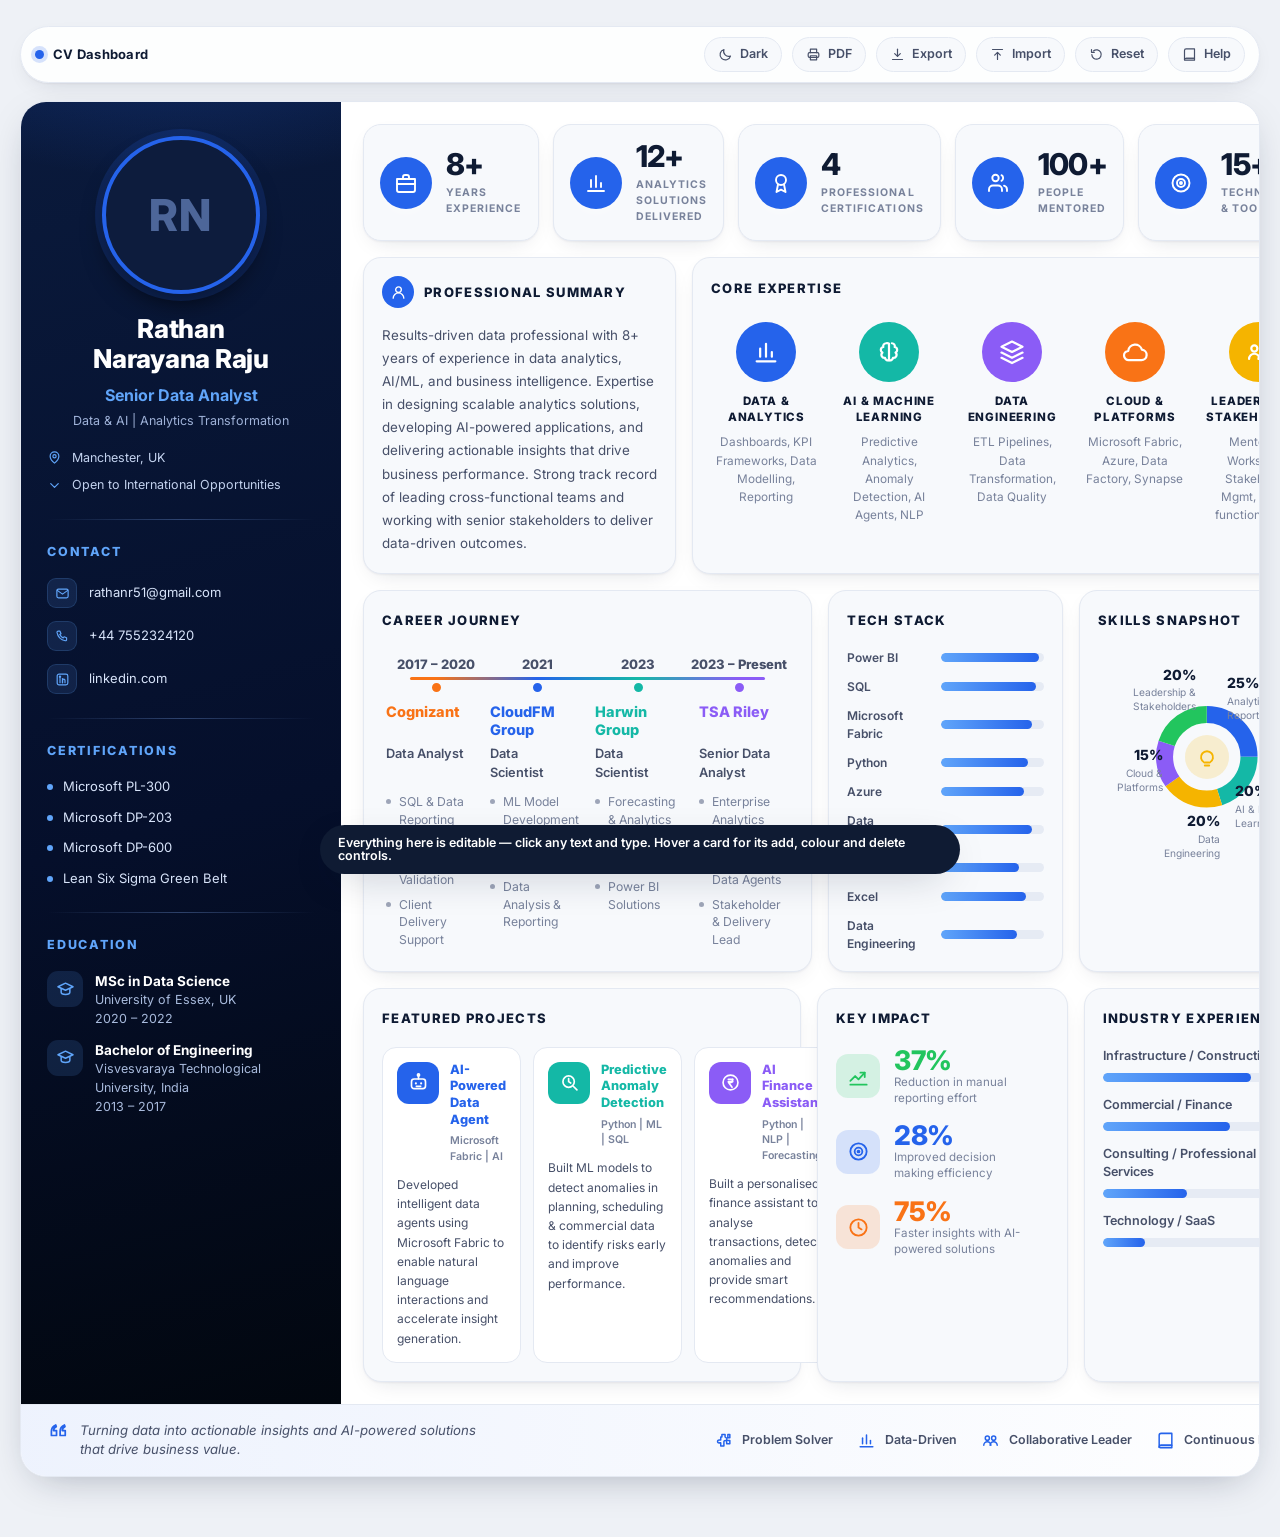
==== index.html @ 96e7cb5a "Add Cognizant 2017-2020 to the career journey Takes the edited copy of the dashboard as the new sour" ====
<!DOCTYPE html>
<html lang="en">
<head>
<meta charset="utf-8">
<meta name="viewport" content="width=device-width, initial-scale=1">
<title>Rathan Portfolio</title>
<link rel="preconnect" href="https://fonts.googleapis.com">
<link rel="preconnect" href="https://fonts.gstatic.com" crossorigin>
<link rel="stylesheet" href="https://fonts.googleapis.com/css2?family=Inter:wght@400;500;600;700;800&display=swap">
<meta name="description" content="Interactive, editable dashboard CV for Rathan Narayana Raju, Senior Data Analyst.">
<style>
/* ============================================================
   Interactive CV Dashboard — self-contained stylesheet
   ============================================================ */
:root{
  --navy-900:#050f2b; --navy-800:#0a1a3c; --navy-700:#102552;
  --blue:#2563eb; --blue-600:#1d5fe0; --blue-300:#60a5fa; --blue-100:#dbeafe;
  --teal:#14b8a6; --violet:#8b5cf6; --orange:#f97316; --amber:#f5b400;
  --page:#eef1f6; --card:#ffffff; --card-2:#f7f9fc;
  --ink:#0f1b33; --ink-soft:#475069; --ink-mute:#78829b;
  --line:#e4e9f2; --track:#e6ebf4;
  --shadow:0 1px 2px rgba(15,27,51,.05), 0 8px 24px -12px rgba(15,27,51,.18);
  --shadow-lg:0 12px 40px -16px rgba(15,27,51,.35);
  --r-lg:18px; --r-md:14px; --r-sm:10px;
  --side-w:320px;
  --font:'Inter',-apple-system,BlinkMacSystemFont,'Segoe UI',Roboto,'Helvetica Neue',Arial,sans-serif;
}
html[data-theme="dark"]{
  --page:#060c1c; --card:#0e1730; --card-2:#121d3a;
  --ink:#eaf0fb; --ink-soft:#a8b4cf; --ink-mute:#7d8aa8;
  --line:#1e2b4d; --track:#1b2745;
  --shadow:0 1px 2px rgba(0,0,0,.4), 0 10px 30px -14px rgba(0,0,0,.7);
  --shadow-lg:0 18px 50px -20px rgba(0,0,0,.85);
}
@media (prefers-color-scheme: dark){
  :root:not([data-theme="light"]){
  --page:#060c1c; --card:#0e1730; --card-2:#121d3a;
  --ink:#eaf0fb; --ink-soft:#a8b4cf; --ink-mute:#7d8aa8;
  --line:#1e2b4d; --track:#1b2745;
  --shadow:0 1px 2px rgba(0,0,0,.4), 0 10px 30px -14px rgba(0,0,0,.7);
  --shadow-lg:0 18px 50px -20px rgba(0,0,0,.85);
  }
}
*,*::before,*::after{box-sizing:border-box}
html,body{margin:0;padding:0}
*{-webkit-print-color-adjust:exact;print-color-adjust:exact}
body{
  background:var(--page); color:var(--ink); font-family:var(--font);
  font-size:14px; line-height:1.5; -webkit-font-smoothing:antialiased;
  padding:26px 20px 60px; transition:background .3s,color .3s;
}
h1,h2,h3,h4,p,ul{margin:0;padding:0}
ul{list-style:none}
[contenteditable]{outline:none}
::selection{background:rgba(37,99,235,.28)}

/* ---------- Toolbar ---------- */
.toolbar{
  position:sticky; top:14px; z-index:80; max-width:1520px; margin:0 auto 18px;
  display:flex; align-items:center; gap:10px; flex-wrap:wrap;
  padding:10px 14px; border-radius:999px;
  background:color-mix(in srgb, var(--card) 88%, transparent);
  border:1px solid var(--line); box-shadow:var(--shadow);
  backdrop-filter:blur(14px);
}
.tb-brand{display:flex;align-items:center;gap:9px;font-weight:700;font-size:13px;letter-spacing:.02em;margin-right:auto}
.tb-dot{width:9px;height:9px;border-radius:50%;background:var(--blue);box-shadow:0 0 0 4px rgba(37,99,235,.18)}
.btn{
  display:inline-flex;align-items:center;gap:7px;cursor:pointer;
  border:1px solid var(--line); background:var(--card-2); color:var(--ink-soft);
  font:600 12.5px/1 var(--font); padding:9px 13px; border-radius:999px;
  transition:.18s ease; white-space:nowrap;
}
.btn:hover{color:var(--ink); border-color:var(--blue); transform:translateY(-1px)}
.btn svg{width:15px;height:15px;flex:none}
.btn:focus-visible,.mini:focus-visible,.add-btn:focus-visible{outline:2px solid var(--blue);outline-offset:2px}
.btn.primary{background:var(--blue);border-color:var(--blue);color:#fff;box-shadow:0 6px 18px -8px var(--blue)}
.btn.primary:hover{background:var(--blue-600)}
.btn.on{background:var(--teal);border-color:var(--teal);color:#04231f;box-shadow:0 6px 18px -8px var(--teal)}
.btn.danger:hover{border-color:#ef4444;color:#ef4444}
.save-pill{font-size:11.5px;color:var(--ink-mute);opacity:0;transition:opacity .3s;font-weight:600}
.save-pill.show{opacity:1}

/* ---------- Shell ---------- */
.sheet{
  max-width:1520px;margin:0 auto;background:var(--card);border-radius:26px;
  box-shadow:var(--shadow-lg); border:1px solid var(--line);
  display:grid; grid-template-columns:var(--side-w) 1fr; overflow:hidden;
}
/* ---------- Sidebar ---------- */
.side{
  background:linear-gradient(165deg,var(--navy-800) 0%,var(--navy-900) 55%,#02070f 100%);
  color:#dbe6ff; padding:30px 26px 34px; position:relative;
}
.side::after{content:"";position:absolute;inset:0;pointer-events:none;
  background:radial-gradient(520px 260px at 50% -8%,rgba(37,99,235,.30),transparent 70%)}
.side > *{position:relative;z-index:1}
.avatar-wrap{width:158px;height:158px;margin:4px auto 20px;position:relative}
.avatar{
  width:100%;height:100%;border-radius:50%;object-fit:cover;display:block;
  border:4px solid var(--blue); box-shadow:0 0 0 7px rgba(37,99,235,.16), 0 14px 30px -12px #000;
  background:#0d1c3d;
}
.avatar-ph{display:grid;place-items:center;color:#4d6699;font-size:44px;font-weight:800;letter-spacing:.04em}
.avatar-edit{
  position:absolute;right:6px;bottom:6px;width:38px;height:38px;border-radius:50%;
  background:var(--blue);border:3px solid var(--navy-800);display:none;place-items:center;
  cursor:pointer;color:#fff;transition:.18s;
}
.avatar-edit:hover{transform:scale(1.08)}
.avatar-edit svg{width:16px;height:16px}
.side h1{font-size:26px;line-height:1.15;font-weight:800;text-align:center;letter-spacing:-.01em;color:#fff}
.side .role{text-align:center;color:var(--blue-300);font-weight:700;font-size:16px;margin-top:9px}
.side .tagline{text-align:center;color:#9fb2d8;font-size:12.5px;margin-top:5px}
.side-meta{margin-top:18px;display:grid;gap:9px}
.meta-row{display:flex;align-items:center;gap:10px;font-size:12.5px;color:#c3d2ee}
.meta-row svg{width:15px;height:15px;flex:none;color:var(--blue-300)}
.side-sep{height:1px;background:linear-gradient(90deg,transparent,rgba(120,160,230,.35),transparent);margin:24px 0 20px}
.side-h{
  color:var(--blue-300);font-size:12.5px;font-weight:800;letter-spacing:.14em;
  text-transform:uppercase;margin-bottom:14px;display:flex;align-items:center;gap:8px;min-height:24px;
}
.contact-list{display:grid;gap:13px}
.contact-item{display:flex;align-items:center;gap:12px;font-size:13px;color:#d7e3f9;word-break:break-word}
.contact-ic{
  width:30px;height:30px;border-radius:9px;background:rgba(96,165,250,.12);
  display:grid;place-items:center;flex:none;color:var(--blue-300);border:1px solid rgba(96,165,250,.18);
}
.contact-ic svg{width:15px;height:15px}
.contact-item a{color:inherit;text-decoration:none;border-bottom:1px solid transparent;transition:.15s}
.contact-item a:hover{color:#fff;border-color:var(--blue-300)}
.bullet-list{display:grid;gap:11px}
.bullet-item{display:flex;gap:10px;font-size:13px;color:#d7e3f9;align-items:flex-start}
.bullet-item::before{content:"";width:6px;height:6px;border-radius:50%;background:var(--blue-300);margin-top:7px;flex:none}
.edu-item{display:flex;gap:12px;align-items:flex-start}
.edu-ic{width:36px;height:36px;border-radius:11px;background:rgba(96,165,250,.14);display:grid;place-items:center;color:var(--blue-300);flex:none}
.edu-ic svg{width:19px;height:19px}
.edu-item b{display:block;color:#fff;font-size:13.5px;font-weight:700}
.edu-item span[data-bind]{display:block;color:#a9bbdd;font-size:12.5px}

/* ---------- Main ---------- */
.main{padding:22px;display:grid;gap:16px;background:var(--card);align-content:start}
.card{
  background:var(--card-2);border:1px solid var(--line);border-radius:var(--r-lg);
  padding:18px; box-shadow:var(--shadow); position:relative;
  transition:transform .25s cubic-bezier(.2,.7,.3,1), box-shadow .25s, border-color .25s;
}
.card:hover{transform:translateY(-3px);box-shadow:var(--shadow-lg);border-color:color-mix(in srgb,var(--blue) 35%,var(--line))}
.card-h{
  display:flex;align-items:center;gap:10px;font-size:13px;font-weight:800;letter-spacing:.1em;
  text-transform:uppercase;color:var(--ink);margin-bottom:16px;min-height:24px;
}
.card-h .hi{width:32px;height:32px;border-radius:50%;display:grid;place-items:center;background:var(--blue);color:#fff;flex:none}
.card-h .hi svg{width:17px;height:17px}

/* rows */
.row-stats{display:grid;grid-template-columns:repeat(5,1fr);gap:14px}
.row-2{display:grid;grid-template-columns:minmax(0,1fr) minmax(0,2.05fr);gap:16px}
.row-3{display:grid;grid-template-columns:minmax(0,1.8fr) minmax(0,0.94fr) minmax(0,1.02fr);gap:16px}
.row-4{display:grid;grid-template-columns:minmax(0,1.75fr) minmax(0,1fr) minmax(0,1fr);gap:16px}

/* stat cards */
.stat{display:flex;align-items:center;gap:14px;padding:16px 16px}
.stat .ic{width:52px;height:52px;border-radius:50%;display:grid;place-items:center;color:#fff;flex:none;
  box-shadow:0 8px 18px -10px currentColor}
.stat .ic svg{width:24px;height:24px}
.stat .v{font-size:30px;font-weight:800;line-height:1;letter-spacing:-.02em;color:var(--ink)}
.stat .l{font-size:10.5px;font-weight:700;letter-spacing:.1em;text-transform:uppercase;color:var(--ink-mute);margin-top:6px;max-width:15ch}

/* summary */
.summary-text{font-size:13.4px;line-height:1.72;color:var(--ink-soft)}

/* expertise */
.exp-grid{display:grid;grid-template-columns:repeat(5,1fr);gap:12px}
.exp{text-align:center;padding:6px 4px;border-radius:var(--r-md);transition:background .2s}
.exp:hover{background:color-mix(in srgb,var(--blue) 7%,transparent)}
.exp .ic{width:60px;height:60px;border-radius:50%;display:grid;place-items:center;margin:0 auto 12px;color:#fff;
  transition:transform .3s cubic-bezier(.2,.8,.3,1.4)}
.exp:hover .ic{transform:translateY(-4px) rotate(-4deg)}
.exp .ic svg{width:28px;height:28px}
.exp b{display:block;font-size:11.5px;font-weight:800;letter-spacing:.07em;text-transform:uppercase;color:var(--ink);line-height:1.35}
.exp p{font-size:11.8px;color:var(--ink-mute);margin-top:8px;line-height:1.55}

/* timeline */
.tl{position:relative;padding:6px 4px 2px}
.tl-track{position:relative;height:34px;margin:0 0 14px}
.tl-line{position:absolute;left:6%;right:6%;top:22px;height:3px;border-radius:3px;
  background:linear-gradient(90deg,var(--blue),var(--teal),var(--violet))}
.tl-cols{display:grid;position:relative}
.tl-year{font-size:13px;font-weight:800;color:var(--ink-soft);text-align:center}
.tl-dot{width:15px;height:15px;border-radius:50%;margin:6px auto 0;border:3px solid var(--card-2);
  position:relative;z-index:2;cursor:pointer;transition:transform .2s}
.tl-dot:hover{transform:scale(1.35)}
.tl-body{display:grid;gap:14px}
.tl-col{padding-right:9px}
.tl-co{font-size:14.5px;font-weight:800;line-height:1.25;min-height:2.5em}
.tl-role{font-size:12.8px;color:var(--ink-soft);margin-top:5px;font-weight:600;min-height:3em}
.tl-ul{margin-top:11px;display:grid;gap:7px}
.tl-ul li{font-size:12.2px;color:var(--ink-mute);display:flex;gap:8px;align-items:flex-start;line-height:1.45}
.tl-ul li::before{content:"";width:5px;height:5px;border-radius:50%;background:currentColor;margin-top:6px;flex:none;opacity:.7}

/* bars */
.bars{display:grid;gap:11px}
.bar-row{display:grid;grid-template-columns:minmax(0,1.2fr) minmax(0,1.5fr);align-items:center;gap:11px}
.bar-name{font-size:12px;font-weight:600;color:var(--ink-soft)}
.bar{position:relative;height:9px;border-radius:99px;background:var(--track);overflow:hidden}
.bar-fill{position:absolute;inset:0 auto 0 0;border-radius:99px;width:0;
  background:linear-gradient(90deg,var(--blue-300),var(--blue));transition:width .9s cubic-bezier(.2,.8,.2,1)}
.bar-val{position:absolute;right:0;top:-19px;font-size:11px;font-weight:700;color:var(--blue);opacity:0;transition:opacity .2s}
.bar-row:hover .bar-val{opacity:1}

/* industry bars */
.ind{display:grid;gap:14px}
.ind-row .top{display:flex;justify-content:space-between;align-items:baseline;margin-bottom:7px}
.ind-row .nm{font-size:12.6px;font-weight:600;color:var(--ink-soft)}
.ind-row .pc{font-size:12.6px;font-weight:800;color:var(--ink)}

/* donut */
.donut-wrap{position:relative;width:100%;max-width:330px;margin:2px auto 0;aspect-ratio:1}
.donut{position:absolute;left:27.5%;top:27.5%;width:45%;height:45%;transform:rotate(-90deg);overflow:visible}
.donut circle{transition:stroke-width .22s ease, opacity .22s ease;cursor:pointer}
.donut circle.dim{opacity:.32}
.donut-mid{
  position:absolute;inset:0;display:grid;place-content:center;text-align:center;pointer-events:none;
}
.donut-mid .ic{width:44px;height:44px;border-radius:50%;display:grid;place-items:center;margin:0 auto;
  background:color-mix(in srgb,var(--amber) 18%,transparent);color:var(--amber)}
.donut-mid .ic svg{width:24px;height:24px}
.donut-mid .pv{font-size:22px;font-weight:800;line-height:1.1}
.donut-mid .pl{font-size:10.5px;color:var(--ink-mute);max-width:12ch;margin:3px auto 0;line-height:1.3}
.dlab{position:absolute;width:78px;font-size:10.2px;line-height:1.35;color:var(--ink-mute);transform:translate(-50%,-50%);pointer-events:none}
.dlab b{display:block;font-size:14px;font-weight:800;color:var(--ink);margin-bottom:2px}

/* projects */
.proj-grid{display:grid;grid-template-columns:repeat(3,1fr);gap:12px}
.proj{background:var(--card);border:1px solid var(--line);border-radius:var(--r-md);padding:14px;
  display:flex;flex-direction:column;gap:10px;transition:.25s}
.proj:hover{transform:translateY(-3px);border-color:color-mix(in srgb,var(--blue) 45%,var(--line));box-shadow:var(--shadow)}
.proj .head{display:flex;gap:11px;align-items:flex-start}
.proj .ic{width:42px;height:42px;border-radius:12px;display:grid;place-items:center;color:#fff;flex:none}
.proj .ic svg{width:21px;height:21px}
.proj .t{font-size:12.8px;font-weight:800;line-height:1.3}
.proj .tags{font-size:10.6px;color:var(--ink-mute);margin-top:5px;font-weight:600}
.proj p{font-size:12px;color:var(--ink-soft);line-height:1.6}

/* impact */
.imp{display:grid;gap:16px}
.imp-row{display:flex;align-items:center;gap:14px}
.imp-ic{width:44px;height:44px;border-radius:12px;display:grid;place-items:center;flex:none}
.imp-ic svg{width:23px;height:23px}
.imp .v{font-size:27px;font-weight:800;line-height:1;letter-spacing:-.02em}
.imp .l{font-size:11.6px;color:var(--ink-mute);line-height:1.4;max-width:20ch}

/* footer */
.foot{
  position:relative;
  grid-column:1/-1;display:flex;align-items:center;gap:22px;flex-wrap:wrap;
  padding:16px 52px 16px 26px;border-top:1px solid var(--line);
  background:linear-gradient(90deg,color-mix(in srgb,var(--blue) 8%,var(--card)),var(--card));
}
.quote{display:flex;gap:11px;align-items:flex-start;font-size:13.2px;font-style:italic;color:var(--ink-soft);margin-right:auto;max-width:56ch}
.quote svg{width:22px;height:22px;color:var(--blue);flex:none;margin-top:-2px}
.traits{display:flex;gap:24px;flex-wrap:wrap}
.trait{display:flex;align-items:center;gap:9px;font-size:12.4px;font-weight:600;color:var(--ink-soft)}
.trait svg{width:19px;height:19px;color:var(--blue)}

/* ---------- Inline editing ----------
   The page is always editable. Every control stays hidden until the pointer
   (or keyboard focus) reaches the thing it belongs to, and each one floats
   over the layout rather than pushing it around. */
body.live [data-bind]{overflow-wrap:normal;word-break:normal;border-radius:5px;
  transition:box-shadow .15s, background .15s}
.contact-item [data-bind],.href-edit{overflow-wrap:break-word!important;word-break:break-word!important}
body.live [data-bind]:hover{background:color-mix(in srgb,var(--blue) 8%,transparent);
  box-shadow:0 0 0 1px color-mix(in srgb,var(--blue) 30%,transparent)}
body.live [data-bind]:focus{background:color-mix(in srgb,var(--blue) 12%,transparent);
  box-shadow:0 0 0 2px var(--blue)}
.side [data-bind]:hover,.side [data-bind]:focus{background:rgba(96,165,250,.16)!important}
body.live [data-act="icon"]{cursor:pointer;transition:transform .15s}
body.live [data-act="icon"]:hover{transform:scale(1.09);
  outline:2px dashed color-mix(in srgb,var(--blue) 55%,transparent);outline-offset:3px;border-radius:50%}
body.live .bar:hover{cursor:ew-resize;box-shadow:inset 0 0 0 1px color-mix(in srgb,var(--blue) 55%,transparent)}
body.live .card:hover,body.live .card:focus-within{z-index:30}

/* hidden by default */
.ctl,.swatches,.edit-only,.avatar-edit,.add-mini,.skill-edit{display:none}

/* …revealed for whatever is under the pointer */
body.live .item-wrap:hover .ctl,
body.live .item-wrap:focus-within .ctl{display:inline-flex}
body.live .item-wrap:hover .swatches,
body.live .item-wrap:focus-within .swatches{display:flex}
body.live .contact-item:hover .edit-only,
body.live .contact-item:focus-within .edit-only{display:block}
body.live .avatar-wrap:hover .avatar-edit,
body.live .avatar-wrap:focus-within .avatar-edit{display:grid}
body.live .card:hover > .skill-edit,
body.live .card:focus-within > .skill-edit{display:block}
body.live .card:hover > .card-h > .add-mini,
body.live .card:focus-within > .card-h > .add-mini,
body.live .side:hover .side-h > .add-mini,
body.live .side:focus-within .side-h > .add-mini,
body.live .row-rel:hover > .add-mini,
body.live .row-rel:focus-within > .add-mini,
body.live .foot:hover > .add-mini,
body.live .foot:focus-within > .add-mini{display:grid}

.ctl{gap:6px;align-items:center}
.mini{
  width:22px;height:22px;border-radius:7px;display:grid;place-items:center;cursor:pointer;
  border:1px solid var(--line);background:var(--card);color:var(--ink-mute);transition:.15s;flex:none;
}
.mini:hover{color:#fff;background:var(--blue);border-color:var(--blue)}
.mini.del:hover{background:#ef4444;border-color:#ef4444}
.mini svg{width:12px;height:12px}
.side .mini{background:#16244a;border-color:rgba(255,255,255,.16);color:#9fb2d8}
.item-wrap{position:relative}
.item-ctl{position:absolute;top:-6px;right:-4px;z-index:5}

/* the “add another” button lives in the section heading, so nothing reflows */
.add-mini{
  width:23px;height:23px;border-radius:50%;place-items:center;cursor:pointer;flex:none;margin-left:auto;
  border:1px dashed color-mix(in srgb,var(--blue) 60%,var(--line));background:var(--card);
  color:var(--blue);transition:.15s;
}
.add-mini:hover{background:var(--blue);border-style:solid;color:#fff;transform:scale(1.08)}
.add-mini svg{width:12px;height:12px}
.side .add-mini{background:#16244a;color:var(--blue-300);border-color:rgba(96,165,250,.5)}
.add-mini.float{position:absolute;z-index:9}
.row-rel{position:relative}
.row-rel > .add-mini.float{top:-11px;right:-5px}
.foot > .add-mini.float{top:50%;right:16px;transform:translateY(-50%)}

/* colour picker floats over the item it recolours */
.swatches .add-mini{display:grid;margin:0 3px 0 0;width:20px;height:20px;border-color:color-mix(in srgb,var(--blue) 45%,var(--line))}
.swatches{
  position:absolute;left:50%;bottom:-9px;transform:translateX(-50%);z-index:8;gap:4px;
  flex-wrap:wrap;justify-content:center;width:max-content;max-width:min(230px,calc(100vw - 48px));
  padding:5px 8px;border-radius:99px;
  background:var(--card);border:1px solid var(--line);box-shadow:var(--shadow-lg);
}
.side .swatches{background:#16244a;border-color:rgba(255,255,255,.16)}
.sw{width:13px;height:13px;border-radius:50%;cursor:pointer;border:2px solid transparent;transition:.15s}
.sw:hover{transform:scale(1.25)}
.sw.sel{border-color:var(--ink)}

/* contact links: the address sits under the label while you are on it */
.contact-item .edit-only{
  position:absolute;left:42px;right:0;top:100%;z-index:9;margin-top:2px;
  background:#16244a;border:1px solid rgba(120,160,230,.32);border-radius:8px;padding:5px 8px;
}

/* skill weights drop out of the bottom of their card */
.skill-edit{
  position:absolute;left:12px;right:12px;top:100%;margin-top:-8px;z-index:25;
  background:var(--card);border:1px solid var(--line);border-radius:16px;padding:14px 14px 6px;
  box-shadow:var(--shadow-lg);
}
.skill-edit .bar-row{margin-bottom:18px}
.skill-edit .swatches{bottom:-11px}

/* ---------- Modal ---------- */
.overlay{
  position:fixed;inset:0;background:rgba(3,8,20,.62);backdrop-filter:blur(5px);
  display:none;place-items:center;z-index:200;padding:22px;
}
.overlay.open{display:grid}
.modal{
  width:min(680px,100%);max-height:86vh;overflow:auto;background:var(--card);
  border:1px solid var(--line);border-radius:20px;box-shadow:var(--shadow-lg);padding:22px;
}
.modal h3{font-size:16px;font-weight:800;margin-bottom:6px}
.modal .sub{font-size:12.5px;color:var(--ink-mute);margin-bottom:14px;line-height:1.6}
.modal textarea{
  width:100%;min-height:260px;resize:vertical;border-radius:12px;border:1px solid var(--line);
  background:var(--card-2);color:var(--ink);font:12px/1.6 ui-monospace,SFMono-Regular,Menlo,monospace;padding:12px;
}
.modal textarea:focus{outline:none;border-color:var(--blue)}
.modal-foot{display:flex;gap:9px;justify-content:flex-end;margin-top:14px;flex-wrap:wrap}
.help-list{display:grid;gap:10px;font-size:13px;color:var(--ink-soft)}
.help-list b{color:var(--ink)}
.kbd{display:inline-block;padding:2px 7px;border-radius:6px;border:1px solid var(--line);
  background:var(--card-2);font:600 11px/1.5 ui-monospace,Menlo,monospace;color:var(--ink)}
.toast{
  position:fixed;left:50%;bottom:26px;transform:translate(-50%,20px);z-index:300;
  background:var(--ink);color:var(--card);font:600 12.5px/1 var(--font);padding:12px 18px;border-radius:999px;
  opacity:0;pointer-events:none;transition:.28s cubic-bezier(.2,.8,.2,1);box-shadow:var(--shadow-lg);
}
.toast.show{opacity:1;transform:translate(-50%,0)}

/* ---------- Reveal ---------- */
.reveal{opacity:0;transform:translateY(14px)}
.reveal.in{opacity:1;transform:none;transition:opacity .55s ease,transform .55s cubic-bezier(.2,.8,.2,1)}

/* ---------- Responsive ---------- */
@media (max-width:1240px){
  .row-3,.row-4{grid-template-columns:1fr 1fr}
  .row-3 > :nth-child(1),.row-4 > :nth-child(1){grid-column:1/-1}
  .row-stats{grid-template-columns:repeat(3,1fr)}
}
@media (max-width:980px){
  .sheet{grid-template-columns:1fr}
  .row-2,.row-3,.row-4{grid-template-columns:1fr}
  .row-2 > *,.row-3 > *,.row-4 > *{grid-column:auto!important}
  .exp-grid{grid-template-columns:repeat(3,1fr)}
  .proj-grid{grid-template-columns:1fr}
  .side{padding-bottom:26px}
}
@media (max-width:600px){
  body{padding:14px 10px 44px}
  .row-stats,.exp-grid{grid-template-columns:repeat(2,1fr)}
  .tl-cols,.tl-body{grid-template-columns:1fr!important}
  .tl-track{display:none}
  .toolbar{border-radius:18px}
  .tb-brand span{display:none}
}

/* ---------- Print ---------- */
/* Locked desktop layout — used while measuring and while printing, so the
   sheet keeps its dashboard grid no matter how narrow the paper or window is. */
.pg-fixed{width:1520px!important;max-width:none!important;grid-template-columns:var(--side-w) 1fr!important}
.pg-fixed .row-stats{grid-template-columns:repeat(5,1fr)!important}
.pg-fixed .row-2{grid-template-columns:minmax(0,1fr) minmax(0,2.05fr)!important}
.pg-fixed .row-3{grid-template-columns:minmax(0,1.8fr) minmax(0,0.94fr) minmax(0,1.02fr)!important}
.pg-fixed .row-4{grid-template-columns:minmax(0,1.75fr) minmax(0,1fr) minmax(0,1fr)!important}
.pg-fixed .row-2 > *,.pg-fixed .row-3 > *,.pg-fixed .row-4 > *{grid-column:auto!important}
.pg-fixed .exp-grid{grid-template-columns:repeat(5,1fr)!important}
.pg-fixed .proj-grid{grid-template-columns:repeat(3,1fr)!important}
.pg-fixed .tl-track{display:block!important}

@media (prefers-reduced-motion: reduce){
  *{animation-duration:.01ms!important;transition-duration:.01ms!important}
}

@media print{
  @page{margin:0}                 /* the exact page size is injected before printing */
  body{padding:16px;background:#fff}
  .toolbar,.overlay,.toast,.ctl,.swatches,.avatar-edit,.add-mini,.edit-only,.skill-edit{display:none!important}
  .sheet{box-shadow:none;border-radius:18px}
  .card{break-inside:avoid;box-shadow:none}
  .reveal{opacity:1!important;transform:none!important}
  .card:hover{transform:none}
}
</style>
</head>
<body>

<!-- ================= Toolbar ================= -->
<div class="toolbar no-print">
  <div class="tb-brand"><span class="tb-dot"></span><span>CV Dashboard</span></div>
  <span class="save-pill" id="savePill">Saved</span>
  <button class="btn" id="btnTheme" title="Toggle light / dark"></button>
  <button class="btn" id="btnPrint" title="Print or save as PDF"></button>
  <button class="btn" id="btnExport" title="Export data as JSON"></button>
  <button class="btn" id="btnImport" title="Import data from JSON"></button>
  <button class="btn danger" id="btnReset" title="Reset to the original CV"></button>
  <button class="btn" id="btnHelp" title="How to use">?</button>
</div>

<!-- ================= Sheet ================= -->
<main class="sheet" id="sheet">
  <aside class="side" id="side"></aside>
  <section class="main" id="main"></section>
  <footer class="foot" id="foot"></footer>
</main>

<input type="file" id="photoInput" accept="image/*" hidden>

<!-- ================= Modals ================= -->
<div class="overlay" id="overlay">
  <div class="modal" id="modal"></div>
</div>
<div class="toast" id="toast"></div>

<script>
"use strict";
/* ============================================================
   1. Icon set
   ============================================================ */
const I = {
  briefcase:'<path d="M3 8h18v11a2 2 0 0 1-2 2H5a2 2 0 0 1-2-2V8z"/><path d="M9 8V6a2 2 0 0 1 2-2h2a2 2 0 0 1 2 2v2"/><path d="M3 13h18"/>',
  chart:'<path d="M7 16V9"/><path d="M12 16V5"/><path d="M17 16v-4"/><path d="M4 20h16"/>',
  award:'<circle cx="12" cy="9" r="5"/><path d="M9 13.5 7.5 21l4.5-2.4 4.5 2.4L15 13.5"/>',
  users:'<path d="M16 20v-1.5a4 4 0 0 0-4-4H7a4 4 0 0 0-4 4V20"/><circle cx="9.5" cy="7" r="3.2"/><path d="M21 20v-1.5a4 4 0 0 0-3-3.85"/><path d="M15.5 4.2a3.2 3.2 0 0 1 0 5.6"/>',
  target:'<circle cx="12" cy="12" r="8.5"/><circle cx="12" cy="12" r="4"/><circle cx="12" cy="12" r="1"/>',
  user:'<circle cx="12" cy="8" r="4"/><path d="M4.5 20a7.5 7.5 0 0 1 15 0"/>',
  brain:'<path d="M9.5 4.5a2.5 2.5 0 0 0-2.4 3.2A2.6 2.6 0 0 0 5 10.2a2.6 2.6 0 0 0 1.4 2.3A2.6 2.6 0 0 0 8.6 17a2.5 2.5 0 0 0 3.4 2V4.9a2.5 2.5 0 0 0-2.5-.4z"/><path d="M14.5 4.5a2.5 2.5 0 0 1 2.4 3.2A2.6 2.6 0 0 1 19 10.2a2.6 2.6 0 0 1-1.4 2.3A2.6 2.6 0 0 1 15.4 17a2.5 2.5 0 0 1-3.4 2"/>',
  layers:'<path d="M12 3 3 7.5l9 4.5 9-4.5L12 3z"/><path d="m3 12.5 9 4.5 9-4.5"/><path d="m3 17 9 4.5L21 17"/>',
  cloud:'<path d="M17.5 19a4.5 4.5 0 0 0 .4-8.98A6 6 0 0 0 6.2 11 3.9 3.9 0 0 0 7 19h10.5z"/>',
  group:'<circle cx="8" cy="9" r="2.6"/><circle cx="16" cy="9" r="2.6"/><path d="M3.5 18a4.5 4.5 0 0 1 9 0"/><path d="M11.5 18a4.5 4.5 0 0 1 9 0"/>',
  mail:'<rect x="3" y="5" width="18" height="14" rx="2.5"/><path d="m3.6 7 8.4 6 8.4-6"/>',
  phone:'<path d="M5 3.5h3l1.6 4-2 1.4a12.5 12.5 0 0 0 5.5 5.5l1.4-2 4 1.6v3a1.8 1.8 0 0 1-2 1.8A16.5 16.5 0 0 1 3.2 5.5a1.8 1.8 0 0 1 1.8-2z"/>',
  linkedin:'<rect x="3.5" y="3.5" width="17" height="17" rx="3"/><path d="M8 10.5V17"/><circle cx="8" cy="7.6" r="1"/><path d="M12 17v-3.6a2 2 0 0 1 4 0V17"/><path d="M12 17v-6.5"/>',
  globe:'<circle cx="12" cy="12" r="8.5"/><path d="M3.5 12h17"/><path d="M12 3.5c2.4 2.4 3.6 5.4 3.6 8.5S14.4 18.1 12 20.5c-2.4-2.4-3.6-5.4-3.6-8.5S9.6 5.9 12 3.5z"/>',
  pin:'<path d="M12 21s7-5.5 7-11a7 7 0 1 0-14 0c0 5.5 7 11 7 11z"/><circle cx="12" cy="10" r="2.6"/>',
  chevron:'<path d="m6 9 6 6 6-6"/>',
  cap:'<path d="M12 4 2.5 8.5 12 13l9.5-4.5L12 4z"/><path d="M6.5 11v4.5c0 1.4 2.5 2.7 5.5 2.7s5.5-1.3 5.5-2.7V11"/>',
  robot:'<rect x="4" y="8" width="16" height="11" rx="3"/><path d="M12 8V4.5"/><circle cx="12" cy="3.4" r="1.2"/><circle cx="9" cy="13" r="1.2" fill="currentColor" stroke="none"/><circle cx="15" cy="13" r="1.2" fill="currentColor" stroke="none"/><path d="M9.5 16.4h5"/>',
  radar:'<circle cx="11" cy="11" r="6.5"/><path d="M11 7.5v3.5l2.4 1.6"/><path d="m20.5 20.5-4.2-4.2"/>',
  coins:'<circle cx="12" cy="12" r="8.5"/><path d="M9.5 8.5h5"/><path d="M9.5 11h5"/><path d="M14.5 8.5c0 2.2-1.4 3.6-3.4 3.6H9.8l4 5.4"/>',
  trend:'<path d="m3.5 16.5 5-5 3.5 3.5 6.5-7"/><path d="M14 8h4.5v4.5"/><path d="M3.5 20.5h17"/>',
  clock:'<circle cx="12" cy="12" r="8.5"/><path d="M12 7.2V12l3.2 2"/>',
  puzzle:'<path d="M10 4.5h4v2a1.8 1.8 0 1 0 3.5 0v-2H20v4h-1.8a1.8 1.8 0 1 0 0 3.5H20v4h-4v-1.8a1.8 1.8 0 1 0-3.5 0V19H8.5v-4H6.7a1.8 1.8 0 1 1 0-3.5h1.8v-4H10z"/>',
  book:'<path d="M4 5.5A2.5 2.5 0 0 1 6.5 3H20v15H6.5A2.5 2.5 0 0 0 4 20.5V5.5z"/><path d="M4 20.5A2.5 2.5 0 0 1 6.5 18H20v3H6.5A2.5 2.5 0 0 1 4 20.5z"/>',
  bulb:'<path d="M9.2 17.5a6 6 0 1 1 5.6 0"/><path d="M9.8 20.5h4.4"/><path d="M10.4 17.5h3.2"/>',
  quote:'<path d="M9.5 6.5c-3 1.3-4.7 3.7-4.7 6.9V18h5.6v-5.4H7.2c0-2 .8-3.4 2.9-4.3l-.6-1.8z"/><path d="M19 6.5c-3 1.3-4.7 3.7-4.7 6.9V18h5.6v-5.4h-3.2c0-2 .8-3.4 2.9-4.3l-.6-1.8z"/>',
  edit:'<path d="M4 20h4L19 9a2.4 2.4 0 0 0-3.4-3.4L4.6 16.6 4 20z"/><path d="m14.5 6.5 3.4 3.4"/>',
  check:'<path d="m5 12.5 4.5 4.5L19 7.5"/>',
  sun:'<circle cx="12" cy="12" r="4.2"/><path d="M12 2.5v2.2M12 19.3v2.2M4.2 4.2l1.6 1.6M18.2 18.2l1.6 1.6M2.5 12h2.2M19.3 12h2.2M4.2 19.8l1.6-1.6M18.2 5.8l1.6-1.6"/>',
  moon:'<path d="M20 14.5A8.2 8.2 0 0 1 9.5 4 8.5 8.5 0 1 0 20 14.5z"/>',
  printer:'<path d="M7 9V3.5h10V9"/><rect x="3.5" y="9" width="17" height="7.5" rx="2"/><path d="M7 14h10v6.5H7z"/>',
  download:'<path d="M12 3.5v11"/><path d="m7.5 10.5 4.5 4.5 4.5-4.5"/><path d="M4 20h16"/>',
  upload:'<path d="M12 20V9"/><path d="m7.5 13 4.5-4.5L16.5 13"/><path d="M4 4h16"/>',
  reset:'<path d="M4.5 12a7.5 7.5 0 1 0 2.6-5.7"/><path d="M4 4v4.5h4.5"/>',
  plus:'<path d="M12 5.5v13M5.5 12h13"/>',
  trash:'<path d="M4.5 7h15"/><path d="M9.5 7V5.2A1.2 1.2 0 0 1 10.7 4h2.6a1.2 1.2 0 0 1 1.2 1.2V7"/><path d="M6.5 7 7.4 19a1.6 1.6 0 0 0 1.6 1.5h6a1.6 1.6 0 0 0 1.6-1.5L17.5 7"/>',
  camera:'<path d="M4 8h3l1.4-2.2h7.2L17 8h3a1.6 1.6 0 0 1 1.6 1.6v8.4A1.6 1.6 0 0 1 20 19.6H4A1.6 1.6 0 0 1 2.4 18V9.6A1.6 1.6 0 0 1 4 8z"/><circle cx="12" cy="13.4" r="3.4"/>',
  close:'<path d="m6 6 12 12M18 6 6 18"/>',
  copy:'<rect x="8.5" y="8.5" width="12" height="12" rx="2.5"/><path d="M15.5 5.5h-9a2.5 2.5 0 0 0-2.5 2.5v9"/>',
  db:'<ellipse cx="12" cy="6" rx="7.5" ry="3"/><path d="M4.5 6v12c0 1.7 3.4 3 7.5 3s7.5-1.3 7.5-3V6"/><path d="M4.5 12c0 1.7 3.4 3 7.5 3s7.5-1.3 7.5-3"/>',
  spark:'<path d="M12 3.5 13.9 9l5.6 1.9-5.6 1.9L12 18.4l-1.9-5.6L4.5 11 10.1 9 12 3.5z"/>',
  shield:'<path d="M12 3.5 5 6.2v5.3c0 4.3 2.9 7.7 7 9 4.1-1.3 7-4.7 7-9V6.2L12 3.5z"/><path d="m9 12 2.2 2.2L15.5 10"/>',
};
function svg(n, extra){
  const p = I[n] || I.spark;
  return '<svg viewBox="0 0 24 24" fill="none" stroke="currentColor" stroke-width="1.9" stroke-linecap="round" stroke-linejoin="round"'+(extra||'')+'>'+p+'</svg>';
}
const PALETTE = ['#2563eb','#14b8a6','#8b5cf6','#f97316','#f5b400','#22c55e','#ec4899','#64748b'];

/* ============================================================
   2. Default CV data
   ============================================================ */
const DEFAULT_DATA = {
  /* Bump this whenever the content below is edited in the source: the file then
     replaces whatever an earlier visit left in this browser. Edits made in the
     page itself survive until the next bump — keep a copy with Export. */
  dataVersion: 2,
  profile:{
    name:"Rathan\nNarayana Raju",
    role:"Senior Data Analyst",
    tagline:"Data & AI | Analytics Transformation",
    location:"Manchester, UK",
    availability:"Open to International Opportunities",
    photo:"",
    summary:"Results-driven data professional with 8+ years of experience in data analytics, AI/ML, and business intelligence. Expertise in designing scalable analytics solutions, developing AI-powered applications, and delivering actionable insights that drive business performance. Strong track record of leading cross-functional teams and working with senior stakeholders to deliver data-driven outcomes."
  },
  contact:[
    {icon:"mail",     text:"rathanr51@gmail.com",         href:"mailto:rathanr51@gmail.com"},
    {icon:"phone",    text:"+44 7552324120",               href:"tel:+44 7552324120"},
    {icon:"linkedin", text:"linkedin.com",   href:"https://www.linkedin.com/in/rathan-raju/"}
  ],
  certifications:["Microsoft PL-300","Microsoft DP-203","Microsoft DP-600","Lean Six Sigma Green Belt"],
  education:[{degree:"MSc in Data Science", school:"University of Essex, UK", years:"2020 – 2022"}, {degree:"Bachelor of Engineering", school:"Visvesvaraya Technological University, India", years:"2013 – 2017"}],
  stats:[
    {icon:"briefcase", value:"8+",   label:"Years Experience",          color:"#2563eb"},
    {icon:"chart",     value:"12+",  label:"Analytics Solutions Delivered", color:"#2563eb"},
    {icon:"award",     value:"4",    label:"Professional Certifications",   color:"#2563eb"},
    {icon:"users",     value:"100+", label:"People Mentored",           color:"#2563eb"},
    {icon:"target",    value:"15+",  label:"Technologies & Tools",      color:"#2563eb"}
  ],
  expertise:[
    {icon:"chart",  title:"Data & Analytics",        desc:"Dashboards, KPI Frameworks, Data Modelling, Reporting", color:"#2563eb"},
    {icon:"brain",  title:"AI & Machine Learning",   desc:"Predictive Analytics, Anomaly Detection, AI Agents, NLP", color:"#14b8a6"},
    {icon:"layers", title:"Data Engineering",        desc:"ETL Pipelines, Data Transformation, Data Quality", color:"#8b5cf6"},
    {icon:"cloud",  title:"Cloud & Platforms",       desc:"Microsoft Fabric, Azure, Data Factory, Synapse", color:"#f97316"},
    {icon:"group",  title:"Leadership & Stakeholders", desc:"Mentoring, Workshops, Stakeholder Mgmt, Cross-functional Lead", color:"#f5b400"}
  ],
  timeline:[
    {year:"2017 – 2020", company:"Cognizant", role:"Data Analyst", color:"#f97316",
     bullets:["SQL & Data Reporting","Data Quality & Validation","Client Delivery Support"]},
    {year:"2021", company:"CloudFM Group", role:"Data Scientist", color:"#2563eb",
     bullets:["ML Model Development","Process Automation","Data Analysis & Reporting"]},
    {year:"2023", company:"Harwin Group", role:"Data Scientist", color:"#14b8a6",
     bullets:["Forecasting & Analytics","Financial Reporting","Power BI Solutions"]},
    {year:"2023 – Present", company:"TSA Riley", role:"Senior Data Analyst", color:"#8b5cf6",
     bullets:["Enterprise Analytics Solutions","AI-Powered Data Agents","Stakeholder & Delivery Lead"]}
  ],
  techstack:[
    {name:"Power BI",         level:95},
    {name:"SQL",              level:92},
    {name:"Microsoft Fabric", level:88},
    {name:"Python",           level:84},
    {name:"Azure",            level:80},
    {name:"Data Modelling",   level:88},
    {name:"AI / ML",          level:76},
    {name:"Excel",            level:82},
    {name:"Data Engineering", level:74}
  ],
  skills:[
    {label:"Analytics & Reporting",   value:25, color:"#2563eb"},
    {label:"AI & Machine Learning",   value:20, color:"#14b8a6"},
    {label:"Data Engineering",        value:20, color:"#f5b400"},
    {label:"Cloud & Platforms",       value:15, color:"#8b5cf6"},
    {label:"Leadership & Stakeholders", value:20, color:"#22c55e"}
  ],
  projects:[
    {icon:"robot", title:"AI-Powered Data Agent", tags:"Microsoft Fabric | AI", color:"#2563eb",
     desc:"Developed intelligent data agents using Microsoft Fabric to enable natural language interactions and accelerate insight generation."},
    {icon:"radar", title:"Predictive Anomaly Detection", tags:"Python | ML | SQL", color:"#14b8a6",
     desc:"Built ML models to detect anomalies in planning, scheduling & commercial data to identify risks early and improve performance."},
    {icon:"coins", title:"AI Finance Assistant", tags:"Python | NLP | Forecasting", color:"#8b5cf6",
     desc:"Built a personalised finance assistant to analyse transactions, detect anomalies and provide smart recommendations."}
  ],
  impact:[
    {icon:"trend", value:"40%", label:"Reduction in manual reporting effort",  color:"#22c55e"},
    {icon:"target",value:"30%", label:"Improved decision making efficiency",   color:"#2563eb"},
    {icon:"clock", value:"80%", label:"Faster insights with AI-powered solutions", color:"#f97316"}
  ],
  industries:[
    {name:"Infrastructure / Construction", value:70},
    {name:"Commercial / Finance",          value:60},
    {name:"Consulting / Professional Services", value:40},
    {name:"Technology / SaaS",             value:20}
  ],
  quote:"Turning data into actionable insights and AI-powered solutions that drive business value.",
  traits:[
    {icon:"puzzle", label:"Problem Solver"},
    {icon:"chart",  label:"Data-Driven"},
    {icon:"group",  label:"Collaborative Leader"},
    {icon:"book",   label:"Continuous Learner"}
  ]
};

/* ============================================================
   3. State, storage & helpers
   ============================================================ */
const KEY = 'cv-dashboard-v1';
const clone = o => JSON.parse(JSON.stringify(o));
let DATA = clone(DEFAULT_DATA);
let editing = true;   /* the page is live unless it is locked with Ctrl/Cmd+E */

/* -- extra runtime styles -- */
document.head.insertAdjacentHTML('beforeend','<style>'+
  '.href-edit{font-size:10.2px;color:var(--blue-300);margin-top:4px;word-break:break-all;opacity:.9}'+
  '.name-ed{white-space:pre-line}'+

'</style>');

function get(path){
  return path.split('.').reduce((o,k)=> (o==null?o:o[k]), DATA);
}
function set(path,val){
  const ks = path.split('.'); const last = ks.pop();
  const t = ks.reduce((o,k)=>o[k], DATA);
  if(t) t[last] = val;
}
const esc = s => String(s==null?'':s)
  .replace(/&/g,'&amp;').replace(/</g,'&lt;').replace(/>/g,'&gt;').replace(/"/g,'&quot;');

/* editable element factory */
function ed(path, tag, cls, extra){
  const v = esc(get(path));
  return '<'+tag+' class="'+(cls||'')+'" data-bind="'+path+'"'+(extra||'')+'>'+v+'</'+tag+'>';
}
function delBtn(list, i, cls){
  return '<span class="ctl '+(cls||'')+'"><button class="mini del" data-act="del" data-list="'+list+'" data-i="'+i+'" title="Remove">'+svg('trash')+'</button></span>';
}
function addMini(list, title, cls){
  return '<button class="add-mini'+(cls?' '+cls:'')+'" data-act="add" data-list="'+list+'" '+
         'title="'+esc(title)+'" aria-label="'+esc(title)+'">'+svg('plus')+'</button>';
}
function swatches(path, cur, extra){
  return '<div class="swatches">'+(extra||'')+PALETTE.map(c =>
    '<span class="sw'+(c.toLowerCase()===String(cur).toLowerCase()?' sel':'')+'" style="background:'+c+'" data-act="color" data-path="'+path+'" data-color="'+c+'" title="'+c+'"></span>').join('')+'</div>';
}

/* ============================================================
   4. Renderers
   ============================================================ */
function renderSide(){
  const p = DATA.profile;
  const initials = (p.name||'?').split(/\s+/).filter(Boolean).map(w=>w[0]).slice(0,2).join('').toUpperCase();
  const photo = p.photo
    ? '<img class="avatar" src="'+esc(p.photo)+'" alt="Profile photo">'
    : '<div class="avatar avatar-ph">'+esc(initials)+'</div>';

  const contact = DATA.contact.map((c,i)=>
    '<li class="contact-item item-wrap">'+
      '<span class="contact-ic" data-act="icon" data-path="contact.'+i+'.icon">'+svg(c.icon)+'</span>'+
      '<span style="flex:1">'+
        ed('contact.'+i+'.text','span','')+
        '<div class="edit-only href-edit" data-bind="contact.'+i+'.href">'+esc(c.href)+'</div>'+
      '</span>'+
      delBtn('contact',i)+
    '</li>').join('');

  const certs = DATA.certifications.map((c,i)=>
    '<li class="bullet-item item-wrap">'+ed('certifications.'+i,'span','',' style="flex:1"')+delBtn('certifications',i)+'</li>').join('');

  const edu = DATA.education.map((e,i)=>
    '<div class="edu-item item-wrap">'+
      '<span class="edu-ic">'+svg('cap')+'</span>'+
      '<div style="flex:1">'+
        ed('education.'+i+'.degree','b','')+
        ed('education.'+i+'.school','span','')+
        ed('education.'+i+'.years','span','')+
      '</div>'+ delBtn('education',i)+
    '</div>').join('');

  return ''+
  '<div class="avatar-wrap">'+photo+
    '<button class="avatar-edit" data-act="photo" title="Change photo">'+svg('camera')+'</button>'+
  '</div>'+
  ed('profile.name','h1','name-ed')+
  ed('profile.role','div','role')+
  ed('profile.tagline','div','tagline')+
  '<div class="side-meta">'+
    '<div class="meta-row">'+svg('pin')+ed('profile.location','span','')+'</div>'+
    '<div class="meta-row">'+svg('chevron')+ed('profile.availability','span','')+'</div>'+
  '</div>'+
  '<div class="side-sep"></div>'+
  '<div class="side-h">Contact'+addMini('contact','Add contact')+'</div>'+
  '<ul class="contact-list">'+contact+'</ul>'+
  '<div class="side-sep"></div>'+
  '<div class="side-h">Certifications'+addMini('certifications','Add certification')+'</div>'+
  '<ul class="bullet-list">'+certs+'</ul>'+
  '<div class="side-sep"></div>'+
  '<div class="side-h">Education'+addMini('education','Add education')+'</div>'+
  '<div class="bullet-list">'+edu+'</div>';
}

function renderStats(){
  const cards = DATA.stats.map((s,i)=>
    '<div class="card stat reveal item-wrap">'+
      '<span class="ic" data-act="icon" data-path="stats.'+i+'.icon" style="background:'+esc(s.color)+'">'+svg(s.icon)+'</span>'+
      '<div style="flex:1">'+
        ed('stats.'+i+'.value','div','v',' data-count="1"')+
        ed('stats.'+i+'.label','div','l')+
        swatches('stats.'+i+'.color', s.color)+
      '</div>'+ delBtn('stats',i,'item-ctl')+
    '</div>').join('');
  return '<div class="row-stats row-rel">'+cards+addMini('stats','Add stat','float')+'</div>';
}

function renderSummary(){
  return '<div class="card reveal">'+
    '<div class="card-h"><span class="hi">'+svg('user')+'</span>Professional Summary</div>'+
    ed('profile.summary','p','summary-text')+
  '</div>';
}

function renderExpertise(){
  const items = DATA.expertise.map((e,i)=>
    '<div class="exp item-wrap">'+
      '<span class="ic" data-act="icon" data-path="expertise.'+i+'.icon" style="background:'+esc(e.color)+'">'+svg(e.icon)+'</span>'+
      ed('expertise.'+i+'.title','b','')+
      ed('expertise.'+i+'.desc','p','')+
      swatches('expertise.'+i+'.color', e.color)+
      delBtn('expertise',i,'item-ctl')+
    '</div>').join('');
  return '<div class="card reveal">'+
    '<div class="card-h">Core Expertise'+addMini('expertise','Add expertise area')+'</div>'+
    '<div class="exp-grid">'+items+'</div>'+
  '</div>';
}

function renderTimeline(){
  const n = DATA.timeline.length || 1;
  const cols = 'grid-template-columns:repeat('+n+',minmax(0,1fr))';
  const n2 = Math.max(1, DATA.timeline.length);
  const stops = DATA.timeline.map((t,i)=>{
    const pct = (((i + 0.5) / n2) * 100 - 6) / 0.88;
    return esc(t.color)+' '+pct.toFixed(1)+'%';
  });
  if(stops.length === 1) stops.push(stops[0].split(' ')[0]+' 100%');
  const rail = 'background:linear-gradient(90deg,'+stops.join(',')+')';
  const heads = DATA.timeline.map((t,i)=>
    '<div>'+ed('timeline.'+i+'.year','div','tl-year')+
    '<div class="tl-dot" style="background:'+esc(t.color)+'" title="'+esc(t.company)+'"></div></div>').join('');
  const bodies = DATA.timeline.map((t,i)=>
    '<div class="tl-col item-wrap">'+
      ed('timeline.'+i+'.company','div','tl-co',' style="color:'+esc(t.color)+'"')+
      ed('timeline.'+i+'.role','div','tl-role')+
      '<ul class="tl-ul">'+ t.bullets.map((b,j)=>
        '<li class="item-wrap">'+ed('timeline.'+i+'.bullets.'+j,'span','',' style="flex:1"')+
        delBtn('timeline.'+i+'.bullets',j)+'</li>').join('') +'</ul>'+
      swatches('timeline.'+i+'.color', t.color, addMini('timeline.'+i+'.bullets','Add bullet'))+
      delBtn('timeline',i,'item-ctl')+
    '</div>').join('');
  return '<div class="card reveal">'+
    '<div class="card-h">Career Journey'+addMini('timeline','Add role')+'</div>'+
    '<div class="tl">'+
      '<div class="tl-track"><div class="tl-line" style="'+rail+'"></div><div class="tl-cols" style="'+cols+'">'+heads+'</div></div>'+
      '<div class="tl-body" style="'+cols+'">'+bodies+'</div>'+
    '</div>'+
  '</div>';
}

function renderTech(){
  const rows = DATA.techstack.map((t,i)=>
    '<div class="bar-row item-wrap">'+
      ed('techstack.'+i+'.name','div','bar-name')+
      '<div style="display:flex;align-items:center;gap:8px">'+
        '<div class="bar" data-path="techstack.'+i+'.level" style="flex:1">'+
          '<div class="bar-fill" data-w="'+t.level+'"></div>'+
          '<span class="bar-val">'+t.level+'%</span>'+
        '</div>'+ delBtn('techstack',i)+
      '</div>'+
    '</div>').join('');
  return '<div class="card reveal">'+
    '<div class="card-h">Tech Stack'+addMini('techstack','Add technology')+'</div>'+
    '<div class="bars">'+rows+'</div>'+
  '</div>';
}

function renderSkills(){
  const total = DATA.skills.reduce((a,s)=>a+(+s.value||0),0) || 1;
  const R = 52, C = 2*Math.PI*R;
  let off = 0;
  const segs = DATA.skills.map((s,i)=>{
    const frac = (+s.value||0)/total, len = frac*C;
    const el = '<circle data-seg="'+i+'" cx="60" cy="60" r="'+R+'" fill="none" stroke="'+esc(s.color)+'" '+
      'stroke-width="21" stroke-dasharray="'+len.toFixed(2)+' '+(C-len).toFixed(2)+'" '+
      'stroke-dashoffset="'+(-off).toFixed(2)+'" data-mid="'+(off+len/2).toFixed(2)+'"></circle>';
    off += len; return el;
  }).join('');
  const labs = DATA.skills.map((s,i)=>
    '<div class="dlab" data-lab="'+i+'"><b>'+Math.round((+s.value||0)/total*100)+'%</b>'+esc(s.label)+'</div>').join('');
  const list = DATA.skills.map((s,i)=>
    '<div class="bar-row item-wrap">'+
      ed('skills.'+i+'.label','div','bar-name')+
      '<div style="display:flex;align-items:center;gap:8px">'+
        '<div class="bar" data-path="skills.'+i+'.value" data-max="60" style="flex:1;background:var(--track)">'+
          '<div class="bar-fill" data-w="'+Math.min(100,(+s.value||0)/60*100)+'" style="background:'+esc(s.color)+'"></div>'+
          '<span class="bar-val">'+s.value+'</span>'+
        '</div>'+ delBtn('skills',i)+
      '</div>'+
      swatches('skills.'+i+'.color', s.color)+
    '</div>').join('');
  return '<div class="card reveal">'+
    '<div class="card-h">Skills Snapshot'+addMini('skills','Add skill area')+'</div>'+
    '<div class="donut-wrap" id="donutWrap">'+
      '<svg class="donut" viewBox="0 0 120 120">'+segs+'</svg>'+
      '<div class="donut-mid" id="donutMid"><div class="ic">'+svg('bulb')+'</div></div>'+
      labs+
    '</div>'+
    '<div class="skill-edit">'+list+'</div>'+
  '</div>';
}

function renderProjects(){
  const items = DATA.projects.map((p,i)=>
    '<div class="proj item-wrap">'+
      '<div class="head">'+
        '<span class="ic" data-act="icon" data-path="projects.'+i+'.icon" style="background:'+esc(p.color)+'">'+svg(p.icon)+'</span>'+
        '<div style="flex:1">'+
          ed('projects.'+i+'.title','div','t',' style="color:'+esc(p.color)+'"')+
          ed('projects.'+i+'.tags','div','tags')+
        '</div>'+
      '</div>'+
      ed('projects.'+i+'.desc','p','')+
      swatches('projects.'+i+'.color', p.color)+
      delBtn('projects',i,'item-ctl')+
    '</div>').join('');
  return '<div class="card reveal">'+
    '<div class="card-h">Featured Projects'+addMini('projects','Add project')+'</div>'+
    '<div class="proj-grid">'+items+'</div>'+
  '</div>';
}

function renderImpact(){
  const rows = DATA.impact.map((m,i)=>
    '<div class="imp-row item-wrap">'+
      '<span class="imp-ic" data-act="icon" data-path="impact.'+i+'.icon" style="background:color-mix(in srgb,'+esc(m.color)+' 16%,transparent);color:'+esc(m.color)+'">'+svg(m.icon)+'</span>'+
      '<div style="flex:1">'+
        ed('impact.'+i+'.value','div','v',' style="color:'+esc(m.color)+'" data-count="1"')+
        ed('impact.'+i+'.label','div','l')+
        swatches('impact.'+i+'.color', m.color)+
      '</div>'+ delBtn('impact',i)+
    '</div>').join('');
  return '<div class="card reveal">'+
    '<div class="card-h">Key Impact'+addMini('impact','Add metric')+'</div>'+
    '<div class="imp">'+rows+'</div>'+
  '</div>';
}

function renderIndustries(){
  const rows = DATA.industries.map((n,i)=>
    '<div class="ind-row item-wrap">'+
      '<div class="top">'+
        ed('industries.'+i+'.name','span','nm')+
        '<span style="display:flex;align-items:center;gap:7px"><span class="pc">'+n.value+'%</span>'+delBtn('industries',i)+'</span>'+
      '</div>'+
      '<div class="bar" data-path="industries.'+i+'.value">'+
        '<div class="bar-fill" data-w="'+n.value+'"></div><span class="bar-val">'+n.value+'%</span>'+
      '</div>'+
    '</div>').join('');
  return '<div class="card reveal">'+
    '<div class="card-h">Industry Experience'+addMini('industries','Add industry')+'</div>'+
    '<div class="ind">'+rows+'</div>'+
  '</div>';
}

function renderFoot(){
  const traits = DATA.traits.map((t,i)=>
    '<div class="trait item-wrap"><span data-act="icon" data-path="traits.'+i+'.icon" style="display:inline-flex">'+svg(t.icon)+'</span>'+ed('traits.'+i+'.label','span','')+delBtn('traits',i)+'</div>').join('');
  return '<div class="quote">'+svg('quote')+ed('quote','span','')+'</div>'+
    '<div class="traits">'+traits+'</div>'+
    addMini('traits','Add trait','float');
}

function render(){
  document.getElementById('side').innerHTML = renderSide();
  document.getElementById('main').innerHTML =
    renderStats()+
    '<div class="row-2">'+renderSummary()+renderExpertise()+'</div>'+
    '<div class="row-3">'+renderTimeline()+renderTech()+renderSkills()+'</div>'+
    '<div class="row-4">'+renderProjects()+renderImpact()+renderIndustries()+'</div>';
  document.getElementById('foot').innerHTML = renderFoot();
  applyEditable();
  observeReveal();
  requestAnimationFrame(()=>{ fillBars(); placeDonutLabels(); });
  wireDonut();
}

/* ============================================================
   5. Persistence
   ============================================================ */
let saveTimer = null;
function save(quiet){
  try{
    localStorage.setItem(KEY, JSON.stringify(DATA));
    if(!quiet) flashSaved();
  }catch(e){ toast('Could not save locally — export your JSON to keep a copy.'); }
}
function scheduleSave(){
  clearTimeout(saveTimer);
  saveTimer = setTimeout(()=>save(), 500);
}
function flashSaved(){
  const p = document.getElementById('savePill');
  p.textContent = 'Saved'; p.classList.add('show');
  clearTimeout(flashSaved._t);
  flashSaved._t = setTimeout(()=>p.classList.remove('show'), 1400);
}
function load(){
  try{
    const raw = localStorage.getItem(KEY);
    if(raw){
      const saved = JSON.parse(raw);
      DATA = (saved && saved.dataVersion === DEFAULT_DATA.dataVersion)
        ? mergeDefaults(saved)
        : clone(DEFAULT_DATA);
    }
  }catch(e){ DATA = clone(DEFAULT_DATA); }
}
/* keep newly added default keys if the saved copy is older */
function mergeDefaults(saved){
  const out = clone(DEFAULT_DATA);
  Object.keys(out).forEach(k=>{ if(saved[k] !== undefined) out[k] = saved[k]; });
  out.profile = Object.assign(clone(DEFAULT_DATA.profile), saved.profile||{});
  return out;
}

/* ============================================================
   6. Edit mode
   ============================================================ */
const CE_MODE = (()=>{ const d = document.createElement('div');
  d.setAttribute('contenteditable','plaintext-only');
  return d.contentEditable === 'plaintext-only' ? 'plaintext-only' : 'true'; })();
function applyEditable(){
  document.querySelectorAll('[data-bind]').forEach(el=>{
    if(editing){ el.setAttribute('contenteditable', CE_MODE); el.setAttribute('spellcheck','false'); }
    else el.removeAttribute('contenteditable');
  });
}
function setEditing(on){
  editing = on;
  document.body.classList.toggle('live', on);
  applyEditable();
  try{ localStorage.setItem(KEY+':locked', on ? '' : '1'); }catch(e){}
  toast(on ? 'Editing unlocked — click any text to change it.'
           : 'Editing locked. Press Ctrl/Cmd + E to unlock.');
  if(!on) save();
}

/* text edits */
document.addEventListener('input', e=>{
  const el = e.target.closest('[data-bind]');
  if(!el || !editing) return;
  set(el.getAttribute('data-bind'), el.innerText.replace(/\u00a0/g,' '));
  scheduleSave();
});
/* paste as plain text */
document.addEventListener('paste', e=>{
  const el = e.target.closest('[data-bind]');
  if(!el || !editing) return;
  e.preventDefault();
  const t = (e.clipboardData||window.clipboardData).getData('text/plain');
  document.execCommand('insertText', false, t);
});

/* ============================================================
   7. Structural actions
   ============================================================ */
const ICON_ORDER = Object.keys(I);
const NEW_ITEM = {
  contact:       ()=>({icon:'globe', text:'New contact', href:'https://'}),
  certifications:()=>'New certification',
  education:     ()=>({degree:'Degree', school:'Institution', years:'20XX – 20XX'}),
  stats:         ()=>({icon:'spark', value:'0', label:'New Metric', color:PALETTE[0]}),
  expertise:     ()=>({icon:'spark', title:'New Area', desc:'Describe this area of expertise', color:PALETTE[2]}),
  timeline:      ()=>({year:'20XX', company:'Company', role:'Job Title', color:PALETTE[3], bullets:['Key responsibility']}),
  bullets:       ()=>'Key responsibility',
  techstack:     ()=>({name:'New tool', level:70}),
  skills:        ()=>({label:'New area', value:10, color:PALETTE[1]}),
  projects:      ()=>({icon:'spark', title:'New Project', tags:'Tools | Tech', color:PALETTE[1], desc:'What you built and the outcome it delivered.'}),
  impact:        ()=>({icon:'trend', value:'0%', label:'What improved', color:PALETTE[5]}),
  industries:    ()=>({name:'New industry', value:50}),
  traits:        ()=>({icon:'shield', label:'New trait'})
};

document.addEventListener('click', e=>{
  const t = e.target.closest('[data-act]');
  if(!t) return;
  const act = t.getAttribute('data-act');

  if(act==='del'){
    if(!editing) return;
    const arr = get(t.getAttribute('data-list'));
    arr.splice(+t.getAttribute('data-i'), 1);
    save(true); render(); return;
  }
  if(act==='add'){
    if(!editing) return;
    const path = t.getAttribute('data-list');
    const key = path.split('.').pop();
    const arr = get(path);
    arr.push(NEW_ITEM[key] ? NEW_ITEM[key]() : 'New item');
    save(true); render();
    const wrap = document.querySelector('[data-list="'+path+'"]');
    if(wrap) wrap.scrollIntoView({behavior:'smooth', block:'center'});
    return;
  }
  if(act==='color'){
    if(!editing) return;
    set(t.getAttribute('data-path'), t.getAttribute('data-color'));
    save(true); render(); return;
  }
  if(act==='icon'){
    if(!editing) return;
    const p = t.getAttribute('data-path');
    const cur = ICON_ORDER.indexOf(get(p));
    set(p, ICON_ORDER[(cur+1) % ICON_ORDER.length]);
    save(true); render(); return;
  }
  if(act==='photo'){ document.getElementById('photoInput').click(); return; }
});

/* photo upload — downscaled so it fits comfortably in local storage */
document.getElementById('photoInput').addEventListener('change', e=>{
  const f = e.target.files && e.target.files[0];
  if(!f) return;
  const r = new FileReader();
  r.onload = ()=>{
    const img = new Image();
    img.onload = ()=>{
      const S = 460, c = document.createElement('canvas');
      const side = Math.min(img.width, img.height);
      c.width = c.height = S;
      const ctx = c.getContext('2d');
      ctx.drawImage(img, (img.width-side)/2, (img.height-side)/2, side, side, 0, 0, S, S);
      DATA.profile.photo = c.toDataURL('image/jpeg', 0.86);
      save(true); render(); toast('Photo updated');
    };
    img.src = r.result;
  };
  r.readAsDataURL(f);
  e.target.value = '';
});

/* ============================================================
   8. Bars — drag to set a value in edit mode
   ============================================================ */
function fillBars(){
  document.querySelectorAll('.bar-fill[data-w]').forEach(f=>{ f.style.width = f.getAttribute('data-w')+'%'; });
}
function barUpdate(bar, clientX){
  const path = bar.getAttribute('data-path');
  const max  = +(bar.getAttribute('data-max') || 100);
  const r = bar.getBoundingClientRect();
  const pct = Math.max(0, Math.min(1, (clientX - r.left) / r.width));
  const val = Math.round(pct * max);
  set(path, val);
  const fill = bar.querySelector('.bar-fill');
  fill.style.transition = 'none';
  fill.style.width = (val/max*100)+'%';
  fill.setAttribute('data-w', val/max*100);
  const lab = bar.querySelector('.bar-val');
  if(lab) lab.textContent = (max===100 ? val+'%' : val);
  const pc = bar.closest('.ind-row') && bar.closest('.ind-row').querySelector('.pc');
  if(pc) pc.textContent = val+'%';
  scheduleSave();
}
let dragBar = null;
document.addEventListener('pointerdown', e=>{
  if(!editing) return;
  const bar = e.target.closest('.bar');
  if(!bar) return;
  dragBar = bar; bar.setPointerCapture(e.pointerId);
  barUpdate(bar, e.clientX); e.preventDefault();
});
document.addEventListener('pointermove', e=>{ if(dragBar) barUpdate(dragBar, e.clientX); });
document.addEventListener('pointerup', ()=>{
  if(!dragBar) return;
  const wasSkill = dragBar.getAttribute('data-path').startsWith('skills.');
  dragBar = null; save(true);
  if(wasSkill) render();
});

/* ============================================================
   9. Donut interaction + label placement
   ============================================================ */
function placeDonutLabels(){
  const wrap = document.getElementById('donutWrap');
  if(!wrap) return;
  const C = 2*Math.PI*52;
  wrap.querySelectorAll('.dlab').forEach(lab=>{
    const i = lab.getAttribute('data-lab');
    const seg = wrap.querySelector('[data-seg="'+i+'"]');
    if(!seg) return;
    const a = (+seg.getAttribute('data-mid') / C) * 2*Math.PI - Math.PI/2;
    const x = 50 + Math.cos(a)*38.5, y = 50 + Math.sin(a)*38.5;
    lab.style.left = x+'%';
    lab.style.top  = y+'%';
    lab.style.textAlign = Math.cos(a) > .25 ? 'left' : (Math.cos(a) < -.25 ? 'right' : 'center');
  });
}
function wireDonut(){
  const wrap = document.getElementById('donutWrap');
  if(!wrap) return;
  const mid = document.getElementById('donutMid');
  const total = DATA.skills.reduce((a,s)=>a+(+s.value||0),0) || 1;
  const base = mid.innerHTML;
  wrap.querySelectorAll('[data-seg]').forEach(seg=>{
    seg.addEventListener('mouseenter', ()=>{
      const s = DATA.skills[+seg.getAttribute('data-seg')];
      wrap.querySelectorAll('[data-seg]').forEach(o=>o.classList.toggle('dim', o!==seg));
      seg.setAttribute('stroke-width','26');
      mid.innerHTML = '<div class="pv" style="color:'+esc(s.color)+'">'+Math.round(s.value/total*100)+'%</div>'+
                      '<div class="pl">'+esc(s.label)+'</div>';
    });
    seg.addEventListener('mouseleave', ()=>{
      wrap.querySelectorAll('[data-seg]').forEach(o=>{ o.classList.remove('dim'); o.setAttribute('stroke-width','21'); });
      mid.innerHTML = base;
    });
  });
}

/* ============================================================
   10. Reveal + count-up
   ============================================================ */
let io = null;
function countUp(el){
  const raw = el.textContent.trim();
  const m = raw.match(/^(\D*)(\d[\d,.]*)(.*)$/);
  if(!m) return;
  const target = parseFloat(m[2].replace(/,/g,''));
  if(!isFinite(target) || target === 0) return;
  const dur = 850, t0 = performance.now();
  const step = now=>{
    if(document.activeElement === el){ el.textContent = raw; return; }
    const k = Math.min(1, (now-t0)/dur);
    const e = 1 - Math.pow(1-k, 3);
    el.textContent = m[1] + Math.round(target*e).toLocaleString() + m[3];
    if(k < 1) requestAnimationFrame(step); else el.textContent = raw;
  };
  requestAnimationFrame(step);
}
function observeReveal(){
  if(io) io.disconnect();
  const reduce = matchMedia('(prefers-reduced-motion: reduce)').matches;
  const items = document.querySelectorAll('.reveal');
  if(reduce){ items.forEach(el=>el.classList.add('in')); return; }
  io = new IntersectionObserver(entries=>{
    entries.forEach((en,n)=>{
      if(!en.isIntersecting) return;
      const el = en.target;
      setTimeout(()=>{
        el.classList.add('in');
        el.querySelectorAll('[data-count]').forEach(countUp);
      }, n*55);
      io.unobserve(el);
    });
  }, {threshold:.12, rootMargin:'0px 0px -40px 0px'});
  items.forEach(el=>io.observe(el));
}
setTimeout(()=>document.querySelectorAll('.reveal').forEach(el=>el.classList.add('in')), 2500);
window.addEventListener('resize', ()=>placeDonutLabels());

/* ============================================================
   11. Toolbar, modals & toast
   ============================================================ */
function toast(msg){
  const t = document.getElementById('toast');
  t.textContent = msg; t.classList.add('show');
  clearTimeout(toast._t);
  toast._t = setTimeout(()=>t.classList.remove('show'), 3200);
}
const overlay = document.getElementById('overlay');
const modal   = document.getElementById('modal');
function openModal(html){ modal.innerHTML = html; overlay.classList.add('open'); }
function closeModal(){ overlay.classList.remove('open'); modal.innerHTML=''; }
overlay.addEventListener('click', e=>{ if(e.target===overlay) closeModal(); });
document.addEventListener('click', e=>{ if(e.target.closest('[data-close]')) closeModal(); });

const inIframe = (()=>{ try{ return window.self !== window.top; }catch(e){ return true; } })();

function copyText(str){
  const done = ()=>toast('Copied to clipboard');
  if(navigator.clipboard && navigator.clipboard.writeText){
    navigator.clipboard.writeText(str).then(done).catch(()=>legacyCopy(str,done));
  } else legacyCopy(str, done);
}
function legacyCopy(str, done){
  const ta = document.createElement('textarea');
  ta.value = str; ta.style.position='fixed'; ta.style.opacity='0';
  document.body.appendChild(ta); ta.select();
  try{ document.execCommand('copy'); done(); }
  catch(e){ toast('Select the text and copy it manually'); }
  document.body.removeChild(ta);
}

/* --- Export --- */
document.getElementById('btnExport').addEventListener('click', ()=>{
  const json = JSON.stringify(DATA, null, 2);
  openModal(
    '<h3>Export your CV data</h3>'+
    '<p class="sub">This JSON holds everything on the page. Keep it somewhere safe — pasting it back through <b>Import</b> restores your CV on any browser or device.</p>'+
    '<textarea id="expArea" readonly>'+esc(json)+'</textarea>'+
    '<div class="modal-foot">'+
      (inIframe ? '' : '<button class="btn" id="dlJson">'+svg('download')+'Download .json</button>')+
      '<button class="btn primary" id="copyJson">'+svg('copy')+'Copy JSON</button>'+
      '<button class="btn" data-close>Close</button>'+
    '</div>');
  document.getElementById('copyJson').addEventListener('click', ()=>copyText(json));
  const dl = document.getElementById('dlJson');
  if(dl) dl.addEventListener('click', ()=>{
    const a = document.createElement('a');
    a.href = URL.createObjectURL(new Blob([json], {type:'application/json'}));
    a.download = 'cv-dashboard-data.json'; a.click();
    setTimeout(()=>URL.revokeObjectURL(a.href), 4000);
  });
});

/* --- Import --- */
document.getElementById('btnImport').addEventListener('click', ()=>{
  openModal(
    '<h3>Import CV data</h3>'+
    '<p class="sub">Paste a JSON export below and choose <b>Load data</b>. This replaces everything currently on the page.</p>'+
    '<textarea id="impArea" placeholder="Paste your exported JSON here…"></textarea>'+
    '<div class="modal-foot">'+
      '<button class="btn" data-close>Cancel</button>'+
      '<button class="btn primary" id="doImport">'+svg('upload')+'Load data</button>'+
    '</div>');
  document.getElementById('doImport').addEventListener('click', ()=>{
    try{
      const parsed = JSON.parse(document.getElementById('impArea').value);
      if(!parsed || typeof parsed !== 'object' || !parsed.profile) throw new Error('bad shape');
      DATA = mergeDefaults(parsed);
      DATA.dataVersion = DEFAULT_DATA.dataVersion;
      save(true); render(); closeModal(); toast('CV data imported');
    }catch(err){ toast('That does not look like a valid CV export'); }
  });
});

/* --- Reset --- */
document.getElementById('btnReset').addEventListener('click', ()=>{
  openModal(
    '<h3>Reset to the original CV?</h3>'+
    '<p class="sub">Every change you have made in this browser will be discarded and the dashboard returns to its starting content. Export first if you want to keep a copy.</p>'+
    '<div class="modal-foot">'+
      '<button class="btn" data-close>Keep my changes</button>'+
      '<button class="btn primary" id="doReset">'+svg('reset')+'Reset everything</button>'+
    '</div>');
  document.getElementById('doReset').addEventListener('click', ()=>{
    DATA = clone(DEFAULT_DATA);
    save(true); render(); closeModal(); toast('Reset to the original CV');
  });
});

/* --- Help --- */
document.getElementById('btnHelp').addEventListener('click', ()=>{
  openModal(
    '<h3>How to use this dashboard</h3>'+
    '<p class="sub">Everything on the page is yours to change — no build step, no server.</p>'+
    '<div class="help-list">'+
      '<div><b>Always editable</b> — click any text and type over it. There is no edit mode to turn on.</div>'+
      '<div><b>Lock it</b> — <span class="kbd">Ctrl</span>/<span class="kbd">⌘</span> + <span class="kbd">E</span> freezes the page so nothing can be changed by accident, and unlocks it again.</div>'+
      '<div><b>Bars</b> — drag any progress bar to set its percentage.</div>'+
      '<div><b>Colours</b> — hover an item and a row of coloured dots appears over it; click one to recolour it.</div>'+
      '<div><b>Icons</b> — click any icon to cycle through the icon set.</div>'+
      '<div><b>Photo</b> — click the camera button on the avatar to upload your own picture.</div>'+
      '<div><b>Add / remove</b> — hover a card and a <b>+</b> appears beside its heading; hover any single entry for its bin icon.</div>'+
      '<div><b>Skills donut</b> — hover a segment to inspect it; the weights panel drops out of the bottom of that card while your pointer is on it.</div>'+
      '<div><b>Saving</b> — changes save automatically in this browser. Use <b>Export</b> for a portable copy and <b>Import</b> to restore it elsewhere.</div>'+
      '<div><b>PDF</b> — <b>Print</b> opens your browser dialog and sizes the page so the dashboard lands on one sheet. It prints the theme on screen, so switch to <b>Light</b> first for an ink-friendly copy.</div>'+
    '</div>'+
    '<div class="modal-foot"><button class="btn primary" data-close>Got it</button></div>');
});

/* --- Print --- */
let pageStyle = null;
function lockPrintLayout(){
  const sheet = document.getElementById('sheet');
  sheet.classList.add('pg-fixed');
  const r = sheet.getBoundingClientRect();
  const W = Math.ceil(r.width) + 32, H = Math.ceil(r.height) + 34;
  if(!pageStyle){ pageStyle = document.createElement('style'); document.head.appendChild(pageStyle); }
  pageStyle.textContent = '@media print{@page{size:'+W+'px '+H+'px;margin:0}}';
}
function unlockPrintLayout(){
  document.getElementById('sheet').classList.remove('pg-fixed');
  if(pageStyle) pageStyle.textContent = '';
}
window.addEventListener('beforeprint', lockPrintLayout);
window.addEventListener('afterprint', unlockPrintLayout);
document.getElementById('btnPrint').addEventListener('click', ()=>{
  if(document.activeElement && document.activeElement.blur) document.activeElement.blur();
  document.querySelectorAll('.reveal').forEach(el=>el.classList.add('in'));
  lockPrintLayout();
  setTimeout(()=>{
    try{ window.print(); }
    catch(err){ toast('This view will not let the page open a print dialog — open it in its own tab and print from there.'); }
    setTimeout(unlockPrintLayout, 800);
  }, 140);
});

/* --- Theme --- */
function setTheme(mode){
  document.documentElement.setAttribute('data-theme', mode);
  try{ localStorage.setItem(KEY+':theme', mode); }catch(e){}
  document.getElementById('btnTheme').innerHTML =
    (mode==='dark' ? svg('sun')+'Light' : svg('moon')+'Dark');
}
document.getElementById('btnTheme').addEventListener('click', ()=>{
  setTheme(document.documentElement.getAttribute('data-theme')==='dark' ? 'light' : 'dark');
});


/* --- Keyboard --- */
document.addEventListener('keydown', e=>{
  const meta = e.ctrlKey || e.metaKey;
  if(meta && e.key.toLowerCase()==='e'){ e.preventDefault(); setEditing(!editing); }
  if(meta && e.key.toLowerCase()==='s'){ e.preventDefault(); save(); }
  if(e.key==='Escape'){
    if(overlay.classList.contains('open')) closeModal();
    else if(document.activeElement && document.activeElement.hasAttribute('data-bind')) document.activeElement.blur();
  }
});

/* ============================================================
   12. Boot
   ============================================================ */
(function init(){
  load();
  let theme = null;
  try{ theme = localStorage.getItem(KEY+':theme'); }catch(e){}
  if(!theme) theme = document.documentElement.getAttribute('data-theme') ||
    (matchMedia('(prefers-color-scheme: light)').matches ? 'light' : 'dark');
  setTheme(theme);
  let locked = false;
  try{ locked = localStorage.getItem(KEY+':locked')==='1'; }catch(e){}
  editing = !locked;
  document.body.classList.toggle('live', editing);
  document.getElementById('btnPrint').innerHTML  = svg('printer')+'PDF';
  document.getElementById('btnExport').innerHTML = svg('download')+'Export';
  document.getElementById('btnImport').innerHTML = svg('upload')+'Import';
  document.getElementById('btnReset').innerHTML  = svg('reset')+'Reset';
  document.getElementById('btnHelp').innerHTML   = svg('book')+'Help';
  render();
  try{
    if(!localStorage.getItem(KEY+':seen')){
      localStorage.setItem(KEY+':seen','1');
      setTimeout(()=>toast('Everything here is editable — click any text and type. Hover a card for its add, colour and delete controls.'), 900);
    }
  }catch(e){}
})();
</script>
</body>
</html>
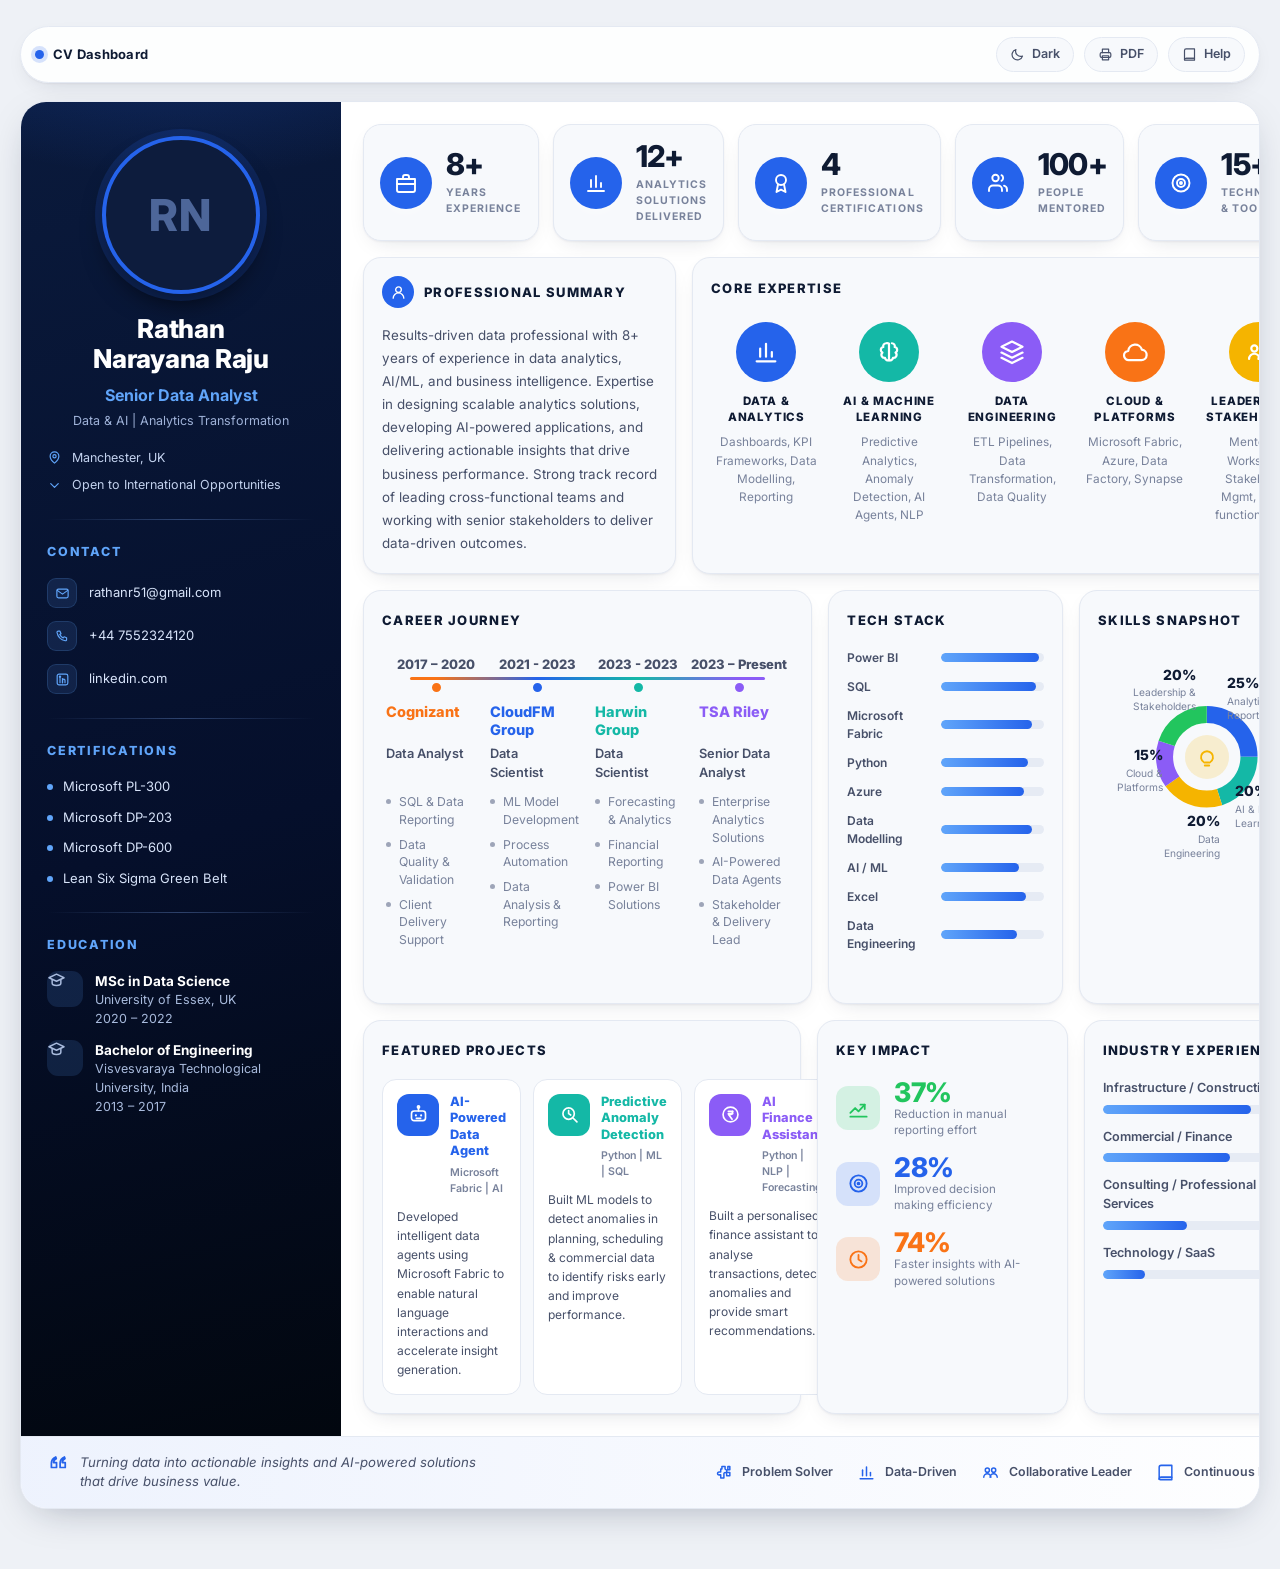
==== commit 138e0f51: "Turn the dashboard into a read-only document Removes the whole editing layer: inline editing, add an" ====
--- a/index.html
+++ b/index.html
@@ -76,10 +76,6 @@
 .btn:focus-visible,.mini:focus-visible,.add-btn:focus-visible{outline:2px solid var(--blue);outline-offset:2px}
 .btn.primary{background:var(--blue);border-color:var(--blue);color:#fff;box-shadow:0 6px 18px -8px var(--blue)}
 .btn.primary:hover{background:var(--blue-600)}
-.btn.on{background:var(--teal);border-color:var(--teal);color:#04231f;box-shadow:0 6px 18px -8px var(--teal)}
-.btn.danger:hover{border-color:#ef4444;color:#ef4444}
-.save-pill{font-size:11.5px;color:var(--ink-mute);opacity:0;transition:opacity .3s;font-weight:600}
-.save-pill.show{opacity:1}
 
 /* ---------- Shell ---------- */
 .sheet{
@@ -102,13 +98,6 @@
   background:#0d1c3d;
 }
 .avatar-ph{display:grid;place-items:center;color:#4d6699;font-size:44px;font-weight:800;letter-spacing:.04em}
-.avatar-edit{
-  position:absolute;right:6px;bottom:6px;width:38px;height:38px;border-radius:50%;
-  background:var(--blue);border:3px solid var(--navy-800);display:none;place-items:center;
-  cursor:pointer;color:#fff;transition:.18s;
-}
-.avatar-edit:hover{transform:scale(1.08)}
-.avatar-edit svg{width:16px;height:16px}
 .side h1{font-size:26px;line-height:1.15;font-weight:800;text-align:center;letter-spacing:-.01em;color:#fff}
 .side .role{text-align:center;color:var(--blue-300);font-weight:700;font-size:16px;margin-top:9px}
 .side .tagline{text-align:center;color:#9fb2d8;font-size:12.5px;margin-top:5px}
@@ -136,7 +125,7 @@
 .edu-ic{width:36px;height:36px;border-radius:11px;background:rgba(96,165,250,.14);display:grid;place-items:center;color:var(--blue-300);flex:none}
 .edu-ic svg{width:19px;height:19px}
 .edu-item b{display:block;color:#fff;font-size:13.5px;font-weight:700}
-.edu-item span[data-bind]{display:block;color:#a9bbdd;font-size:12.5px}
+.edu-item span{display:block;color:#a9bbdd;font-size:12.5px}
 
 /* ---------- Main ---------- */
 .main{padding:22px;display:grid;gap:16px;background:var(--card);align-content:start}
@@ -228,7 +217,7 @@
 .donut-mid .ic svg{width:24px;height:24px}
 .donut-mid .pv{font-size:22px;font-weight:800;line-height:1.1}
 .donut-mid .pl{font-size:10.5px;color:var(--ink-mute);max-width:12ch;margin:3px auto 0;line-height:1.3}
-.dlab{position:absolute;width:78px;font-size:10.2px;line-height:1.35;color:var(--ink-mute);transform:translate(-50%,-50%);pointer-events:none}
+.dlab{position:absolute;width:78px;font-size:10.2px;line-height:1.35;color:var(--ink-mute);transform:translate(-50%,-50%)}
 .dlab b{display:block;font-size:14px;font-weight:800;color:var(--ink);margin-bottom:2px}
 
 /* projects */
@@ -264,100 +253,46 @@
 .trait{display:flex;align-items:center;gap:9px;font-size:12.4px;font-weight:600;color:var(--ink-soft)}
 .trait svg{width:19px;height:19px;color:var(--blue)}
 
-/* ---------- Inline editing ----------
-   The page is always editable. Every control stays hidden until the pointer
-   (or keyboard focus) reaches the thing it belongs to, and each one floats
-   over the layout rather than pushing it around. */
-body.live [data-bind]{overflow-wrap:normal;word-break:normal;border-radius:5px;
-  transition:box-shadow .15s, background .15s}
-.contact-item [data-bind],.href-edit{overflow-wrap:break-word!important;word-break:break-word!important}
-body.live [data-bind]:hover{background:color-mix(in srgb,var(--blue) 8%,transparent);
-  box-shadow:0 0 0 1px color-mix(in srgb,var(--blue) 30%,transparent)}
-body.live [data-bind]:focus{background:color-mix(in srgb,var(--blue) 12%,transparent);
-  box-shadow:0 0 0 2px var(--blue)}
-.side [data-bind]:hover,.side [data-bind]:focus{background:rgba(96,165,250,.16)!important}
-body.live [data-act="icon"]{cursor:pointer;transition:transform .15s}
-body.live [data-act="icon"]:hover{transform:scale(1.09);
-  outline:2px dashed color-mix(in srgb,var(--blue) 55%,transparent);outline-offset:3px;border-radius:50%}
-body.live .bar:hover{cursor:ew-resize;box-shadow:inset 0 0 0 1px color-mix(in srgb,var(--blue) 55%,transparent)}
-body.live .card:hover,body.live .card:focus-within{z-index:30}
-
-/* hidden by default */
-.ctl,.swatches,.edit-only,.avatar-edit,.add-mini,.skill-edit{display:none}
-
-/* …revealed for whatever is under the pointer */
-body.live .item-wrap:hover .ctl,
-body.live .item-wrap:focus-within .ctl{display:inline-flex}
-body.live .item-wrap:hover .swatches,
-body.live .item-wrap:focus-within .swatches{display:flex}
-body.live .contact-item:hover .edit-only,
-body.live .contact-item:focus-within .edit-only{display:block}
-body.live .avatar-wrap:hover .avatar-edit,
-body.live .avatar-wrap:focus-within .avatar-edit{display:grid}
-body.live .card:hover > .skill-edit,
-body.live .card:focus-within > .skill-edit{display:block}
-body.live .card:hover > .card-h > .add-mini,
-body.live .card:focus-within > .card-h > .add-mini,
-body.live .side:hover .side-h > .add-mini,
-body.live .side:focus-within .side-h > .add-mini,
-body.live .row-rel:hover > .add-mini,
-body.live .row-rel:focus-within > .add-mini,
-body.live .foot:hover > .add-mini,
-body.live .foot:focus-within > .add-mini{display:grid}
-
-.ctl{gap:6px;align-items:center}
-.mini{
-  width:22px;height:22px;border-radius:7px;display:grid;place-items:center;cursor:pointer;
-  border:1px solid var(--line);background:var(--card);color:var(--ink-mute);transition:.15s;flex:none;
-}
-.mini:hover{color:#fff;background:var(--blue);border-color:var(--blue)}
-.mini.del:hover{background:#ef4444;border-color:#ef4444}
-.mini svg{width:12px;height:12px}
-.side .mini{background:#16244a;border-color:rgba(255,255,255,.16);color:#9fb2d8}
-.item-wrap{position:relative}
-.item-ctl{position:absolute;top:-6px;right:-4px;z-index:5}
-
-/* the “add another” button lives in the section heading, so nothing reflows */
-.add-mini{
-  width:23px;height:23px;border-radius:50%;place-items:center;cursor:pointer;flex:none;margin-left:auto;
-  border:1px dashed color-mix(in srgb,var(--blue) 60%,var(--line));background:var(--card);
-  color:var(--blue);transition:.15s;
-}
-.add-mini:hover{background:var(--blue);border-style:solid;color:#fff;transform:scale(1.08)}
-.add-mini svg{width:12px;height:12px}
-.side .add-mini{background:#16244a;color:var(--blue-300);border-color:rgba(96,165,250,.5)}
-.add-mini.float{position:absolute;z-index:9}
-.row-rel{position:relative}
-.row-rel > .add-mini.float{top:-11px;right:-5px}
-.foot > .add-mini.float{top:50%;right:16px;transform:translateY(-50%)}
-
-/* colour picker floats over the item it recolours */
-.swatches .add-mini{display:grid;margin:0 3px 0 0;width:20px;height:20px;border-color:color-mix(in srgb,var(--blue) 45%,var(--line))}
-.swatches{
-  position:absolute;left:50%;bottom:-9px;transform:translateX(-50%);z-index:8;gap:4px;
-  flex-wrap:wrap;justify-content:center;width:max-content;max-width:min(230px,calc(100vw - 48px));
-  padding:5px 8px;border-radius:99px;
-  background:var(--card);border:1px solid var(--line);box-shadow:var(--shadow-lg);
-}
-.side .swatches{background:#16244a;border-color:rgba(255,255,255,.16)}
-.sw{width:13px;height:13px;border-radius:50%;cursor:pointer;border:2px solid transparent;transition:.15s}
-.sw:hover{transform:scale(1.25)}
-.sw.sel{border-color:var(--ink)}
-
-/* contact links: the address sits under the label while you are on it */
-.contact-item .edit-only{
-  position:absolute;left:42px;right:0;top:100%;z-index:9;margin-top:2px;
-  background:#16244a;border:1px solid rgba(120,160,230,.32);border-radius:8px;padding:5px 8px;
-}
-
-/* skill weights drop out of the bottom of their card */
-.skill-edit{
-  position:absolute;left:12px;right:12px;top:100%;margin-top:-8px;z-index:25;
-  background:var(--card);border:1px solid var(--line);border-radius:16px;padding:14px 14px 6px;
-  box-shadow:var(--shadow-lg);
-}
-.skill-edit .bar-row{margin-bottom:18px}
-.skill-edit .swatches{bottom:-11px}
+/* ---------- Reader interactions ---------- */
+/* contact rows act like links, with the address one click from the clipboard */
+.contact-link{color:inherit;text-decoration:none;flex:1;border-bottom:1px solid transparent;transition:.15s}
+.contact-item:hover .contact-link,.contact-link:focus-visible{color:#fff;border-bottom-color:var(--blue-300)}
+.copy-btn{
+  width:26px;height:26px;border-radius:8px;display:grid;place-items:center;flex:none;cursor:pointer;
+  background:transparent;border:1px solid transparent;color:#7f93bb;opacity:0;transition:.16s;
+}
+.contact-item:hover .copy-btn,.copy-btn:focus-visible{opacity:1}
+.copy-btn:hover{background:rgba(96,165,250,.16);border-color:rgba(96,165,250,.35);color:#fff}
+.copy-btn.done{opacity:1;color:var(--teal);border-color:color-mix(in srgb,var(--teal) 45%,transparent)}
+.copy-btn svg{width:14px;height:14px}
+
+/* career journey: bring one role forward */
+.tl-col{cursor:pointer;border-radius:12px;padding:6px 9px 6px 6px;margin:-6px 0 0 -6px;
+  transition:background .22s, opacity .22s, transform .22s}
+.tl-col:hover{background:color-mix(in srgb,var(--blue) 7%,transparent)}
+.tl-focus .tl-col{opacity:.34}
+.tl-focus .tl-col.on{opacity:1;background:color-mix(in srgb,var(--blue) 10%,transparent);
+  box-shadow:inset 0 0 0 1px color-mix(in srgb,var(--blue) 26%,transparent)}
+.tl-focus .tl-dot{opacity:.34;transform:scale(.85)}
+.tl-focus .tl-dot.on{opacity:1;transform:scale(1.45);box-shadow:0 0 0 4px color-mix(in srgb,var(--blue) 18%,transparent)}
+.tl-hint{font-size:10.5px;color:var(--ink-mute);margin-top:12px;text-align:center;opacity:0;transition:opacity .25s}
+.tl:hover .tl-hint,.tl-focus .tl-hint{opacity:1}
+
+/* on touch there is no hover, so the affordances stay visible */
+@media (hover: none){
+  .copy-btn{opacity:.8}
+  .tl-hint{opacity:1}
+}
+
+/* skills donut and its labels answer to each other */
+.dlab{cursor:pointer;transition:opacity .2s,transform .2s}
+.dlab.dim{opacity:.34}
+.dlab.on{transform:translate(-50%,-50%) scale(1.08)}
+.donut circle:focus-visible{outline:none;stroke-width:26}
+
+/* bars respond to the pointer */
+.bar-row:hover .bar-name,.ind-row:hover .nm{color:var(--ink)}
+.bar-row:hover .bar-fill,.ind-row:hover .bar-fill{filter:saturate(1.25) brightness(1.06)}
 
 /* ---------- Modal ---------- */
 .overlay{
@@ -435,7 +370,7 @@
 @media print{
   @page{margin:0}                 /* the exact page size is injected before printing */
   body{padding:16px;background:#fff}
-  .toolbar,.overlay,.toast,.ctl,.swatches,.avatar-edit,.add-mini,.edit-only,.skill-edit{display:none!important}
+  .toolbar,.overlay,.toast,.copy-btn{display:none!important}
   .sheet{box-shadow:none;border-radius:18px}
   .card{break-inside:avoid;box-shadow:none}
   .reveal{opacity:1!important;transform:none!important}
@@ -448,13 +383,9 @@
 <!-- ================= Toolbar ================= -->
 <div class="toolbar no-print">
   <div class="tb-brand"><span class="tb-dot"></span><span>CV Dashboard</span></div>
-  <span class="save-pill" id="savePill">Saved</span>
   <button class="btn" id="btnTheme" title="Toggle light / dark"></button>
   <button class="btn" id="btnPrint" title="Print or save as PDF"></button>
-  <button class="btn" id="btnExport" title="Export data as JSON"></button>
-  <button class="btn" id="btnImport" title="Import data from JSON"></button>
-  <button class="btn danger" id="btnReset" title="Reset to the original CV"></button>
-  <button class="btn" id="btnHelp" title="How to use">?</button>
+  <button class="btn" id="btnHelp" title="What you can do on this page">?</button>
 </div>
 
 <!-- ================= Sheet ================= -->
@@ -463,8 +394,6 @@
   <section class="main" id="main"></section>
   <footer class="foot" id="foot"></footer>
 </main>
-
-<input type="file" id="photoInput" accept="image/*" hidden>
 
 <!-- ================= Modals ================= -->
 <div class="overlay" id="overlay">
@@ -531,10 +460,6 @@
    2. Default CV data
    ============================================================ */
 const DEFAULT_DATA = {
-  /* Bump this whenever the content below is edited in the source: the file then
-     replaces whatever an earlier visit left in this browser. Edits made in the
-     page itself survive until the next bump — keep a copy with Export. */
-  dataVersion: 2,
   profile:{
     name:"Rathan\nNarayana Raju",
     role:"Senior Data Analyst",
@@ -568,9 +493,9 @@
   timeline:[
     {year:"2017 – 2020", company:"Cognizant", role:"Data Analyst", color:"#f97316",
      bullets:["SQL & Data Reporting","Data Quality & Validation","Client Delivery Support"]},
-    {year:"2021", company:"CloudFM Group", role:"Data Scientist", color:"#2563eb",
+    {year:"2021 - 2023", company:"CloudFM Group", role:"Data Scientist", color:"#2563eb",
      bullets:["ML Model Development","Process Automation","Data Analysis & Reporting"]},
-    {year:"2023", company:"Harwin Group", role:"Data Scientist", color:"#14b8a6",
+    {year:"2023 - 2023", company:"Harwin Group", role:"Data Scientist", color:"#14b8a6",
      bullets:["Forecasting & Analytics","Financial Reporting","Power BI Solutions"]},
     {year:"2023 – Present", company:"TSA Riley", role:"Senior Data Analyst", color:"#8b5cf6",
      bullets:["Enterprise Analytics Solutions","AI-Powered Data Agents","Stakeholder & Delivery Lead"]}
@@ -622,46 +547,23 @@
 };
 
 /* ============================================================
-   3. State, storage & helpers
+   3. State & helpers
    ============================================================ */
-const KEY = 'cv-dashboard-v1';
-const clone = o => JSON.parse(JSON.stringify(o));
-let DATA = clone(DEFAULT_DATA);
-let editing = true;   /* the page is live unless it is locked with Ctrl/Cmd+E */
-
-/* -- extra runtime styles -- */
-document.head.insertAdjacentHTML('beforeend','<style>'+
-  '.href-edit{font-size:10.2px;color:var(--blue-300);margin-top:4px;word-break:break-all;opacity:.9}'+
-  '.name-ed{white-space:pre-line}'+
-
-'</style>');
+const KEY  = 'cv-dashboard-v1';
+const DATA = DEFAULT_DATA;
+
+/* -- the name keeps its line break -- */
+document.head.insertAdjacentHTML('beforeend','<style>.name-ed{white-space:pre-line}</style>');
 
 function get(path){
   return path.split('.').reduce((o,k)=> (o==null?o:o[k]), DATA);
 }
-function set(path,val){
-  const ks = path.split('.'); const last = ks.pop();
-  const t = ks.reduce((o,k)=>o[k], DATA);
-  if(t) t[last] = val;
-}
 const esc = s => String(s==null?'':s)
   .replace(/&/g,'&amp;').replace(/</g,'&lt;').replace(/>/g,'&gt;').replace(/"/g,'&quot;');
 
 /* editable element factory */
 function ed(path, tag, cls, extra){
-  const v = esc(get(path));
-  return '<'+tag+' class="'+(cls||'')+'" data-bind="'+path+'"'+(extra||'')+'>'+v+'</'+tag+'>';
-}
-function delBtn(list, i, cls){
-  return '<span class="ctl '+(cls||'')+'"><button class="mini del" data-act="del" data-list="'+list+'" data-i="'+i+'" title="Remove">'+svg('trash')+'</button></span>';
-}
-function addMini(list, title, cls){
-  return '<button class="add-mini'+(cls?' '+cls:'')+'" data-act="add" data-list="'+list+'" '+
-         'title="'+esc(title)+'" aria-label="'+esc(title)+'">'+svg('plus')+'</button>';
-}
-function swatches(path, cur, extra){
-  return '<div class="swatches">'+(extra||'')+PALETTE.map(c =>
-    '<span class="sw'+(c.toLowerCase()===String(cur).toLowerCase()?' sel':'')+'" style="background:'+c+'" data-act="color" data-path="'+path+'" data-color="'+c+'" title="'+c+'"></span>').join('')+'</div>';
+  return '<'+tag+' class="'+(cls||'')+'"'+(extra||'')+'>'+esc(get(path))+'</'+tag+'>';
 }
 
 /* ============================================================
@@ -675,32 +577,29 @@
     : '<div class="avatar avatar-ph">'+esc(initials)+'</div>';
 
   const contact = DATA.contact.map((c,i)=>
-    '<li class="contact-item item-wrap">'+
-      '<span class="contact-ic" data-act="icon" data-path="contact.'+i+'.icon">'+svg(c.icon)+'</span>'+
-      '<span style="flex:1">'+
-        ed('contact.'+i+'.text','span','')+
-        '<div class="edit-only href-edit" data-bind="contact.'+i+'.href">'+esc(c.href)+'</div>'+
-      '</span>'+
-      delBtn('contact',i)+
+    '<li class="contact-item">'+
+      '<span class="contact-ic">'+svg(c.icon)+'</span>'+
+      '<a class="contact-link" href="'+esc(c.href)+'"'+
+        (/^https?:/i.test(c.href) ? ' target="_blank" rel="noopener noreferrer"' : '')+'>'+esc(c.text)+'</a>'+
+      '<button class="copy-btn" data-copy="'+esc(c.text)+'" title="Copy" aria-label="Copy '+esc(c.text)+'">'+
+        svg('copy')+'</button>'+
     '</li>').join('');
 
   const certs = DATA.certifications.map((c,i)=>
-    '<li class="bullet-item item-wrap">'+ed('certifications.'+i,'span','',' style="flex:1"')+delBtn('certifications',i)+'</li>').join('');
+    '<li class="bullet-item">'+ed('certifications.'+i,'span','',' style="flex:1"')+'</li>').join('');
 
   const edu = DATA.education.map((e,i)=>
-    '<div class="edu-item item-wrap">'+
+    '<div class="edu-item">'+
       '<span class="edu-ic">'+svg('cap')+'</span>'+
       '<div style="flex:1">'+
         ed('education.'+i+'.degree','b','')+
         ed('education.'+i+'.school','span','')+
         ed('education.'+i+'.years','span','')+
-      '</div>'+ delBtn('education',i)+
+      '</div>'+
     '</div>').join('');
 
   return ''+
-  '<div class="avatar-wrap">'+photo+
-    '<button class="avatar-edit" data-act="photo" title="Change photo">'+svg('camera')+'</button>'+
-  '</div>'+
+  '<div class="avatar-wrap">'+photo+'</div>'+
   ed('profile.name','h1','name-ed')+
   ed('profile.role','div','role')+
   ed('profile.tagline','div','tagline')+
@@ -709,27 +608,26 @@
     '<div class="meta-row">'+svg('chevron')+ed('profile.availability','span','')+'</div>'+
   '</div>'+
   '<div class="side-sep"></div>'+
-  '<div class="side-h">Contact'+addMini('contact','Add contact')+'</div>'+
+  '<div class="side-h">Contact'+'</div>'+
   '<ul class="contact-list">'+contact+'</ul>'+
   '<div class="side-sep"></div>'+
-  '<div class="side-h">Certifications'+addMini('certifications','Add certification')+'</div>'+
+  '<div class="side-h">Certifications'+'</div>'+
   '<ul class="bullet-list">'+certs+'</ul>'+
   '<div class="side-sep"></div>'+
-  '<div class="side-h">Education'+addMini('education','Add education')+'</div>'+
+  '<div class="side-h">Education'+'</div>'+
   '<div class="bullet-list">'+edu+'</div>';
 }
 
 function renderStats(){
   const cards = DATA.stats.map((s,i)=>
-    '<div class="card stat reveal item-wrap">'+
-      '<span class="ic" data-act="icon" data-path="stats.'+i+'.icon" style="background:'+esc(s.color)+'">'+svg(s.icon)+'</span>'+
+    '<div class="card stat reveal">'+
+      '<span class="ic" style="background:'+esc(s.color)+'">'+svg(s.icon)+'</span>'+
       '<div style="flex:1">'+
         ed('stats.'+i+'.value','div','v',' data-count="1"')+
         ed('stats.'+i+'.label','div','l')+
-        swatches('stats.'+i+'.color', s.color)+
-      '</div>'+ delBtn('stats',i,'item-ctl')+
+      '</div>'+
     '</div>').join('');
-  return '<div class="row-stats row-rel">'+cards+addMini('stats','Add stat','float')+'</div>';
+  return '<div class="row-stats row-rel">'+cards+'</div>';
 }
 
 function renderSummary(){
@@ -741,15 +639,13 @@
 
 function renderExpertise(){
   const items = DATA.expertise.map((e,i)=>
-    '<div class="exp item-wrap">'+
-      '<span class="ic" data-act="icon" data-path="expertise.'+i+'.icon" style="background:'+esc(e.color)+'">'+svg(e.icon)+'</span>'+
+    '<div class="exp">'+
+      '<span class="ic" style="background:'+esc(e.color)+'">'+svg(e.icon)+'</span>'+
       ed('expertise.'+i+'.title','b','')+
       ed('expertise.'+i+'.desc','p','')+
-      swatches('expertise.'+i+'.color', e.color)+
-      delBtn('expertise',i,'item-ctl')+
     '</div>').join('');
   return '<div class="card reveal">'+
-    '<div class="card-h">Core Expertise'+addMini('expertise','Add expertise area')+'</div>'+
+    '<div class="card-h">Core Expertise'+'</div>'+
     '<div class="exp-grid">'+items+'</div>'+
   '</div>';
 }
@@ -766,39 +662,38 @@
   const rail = 'background:linear-gradient(90deg,'+stops.join(',')+')';
   const heads = DATA.timeline.map((t,i)=>
     '<div>'+ed('timeline.'+i+'.year','div','tl-year')+
-    '<div class="tl-dot" style="background:'+esc(t.color)+'" title="'+esc(t.company)+'"></div></div>').join('');
+    '<div class="tl-dot" data-dot="'+i+'" style="background:'+esc(t.color)+'" title="'+esc(t.company)+'"></div></div>').join('');
   const bodies = DATA.timeline.map((t,i)=>
-    '<div class="tl-col item-wrap">'+
+    '<div class="tl-col" data-role="'+i+'" tabindex="0" role="button" aria-pressed="false" '+
+      'aria-label="Focus '+esc(t.company)+'">'+
       ed('timeline.'+i+'.company','div','tl-co',' style="color:'+esc(t.color)+'"')+
       ed('timeline.'+i+'.role','div','tl-role')+
       '<ul class="tl-ul">'+ t.bullets.map((b,j)=>
-        '<li class="item-wrap">'+ed('timeline.'+i+'.bullets.'+j,'span','',' style="flex:1"')+
-        delBtn('timeline.'+i+'.bullets',j)+'</li>').join('') +'</ul>'+
-      swatches('timeline.'+i+'.color', t.color, addMini('timeline.'+i+'.bullets','Add bullet'))+
-      delBtn('timeline',i,'item-ctl')+
+        '<li>'+ed('timeline.'+i+'.bullets.'+j,'span','')+'</li>').join('') +'</ul>'+
     '</div>').join('');
   return '<div class="card reveal">'+
-    '<div class="card-h">Career Journey'+addMini('timeline','Add role')+'</div>'+
+    '<div class="card-h">Career Journey'+'</div>'+
     '<div class="tl">'+
       '<div class="tl-track"><div class="tl-line" style="'+rail+'"></div><div class="tl-cols" style="'+cols+'">'+heads+'</div></div>'+
       '<div class="tl-body" style="'+cols+'">'+bodies+'</div>'+
+      '<div class="tl-hint">Select a role to bring it forward — Esc, or select it again, to show them all</div>'+
     '</div>'+
   '</div>';
 }
 
 function renderTech(){
   const rows = DATA.techstack.map((t,i)=>
-    '<div class="bar-row item-wrap">'+
+    '<div class="bar-row">'+
       ed('techstack.'+i+'.name','div','bar-name')+
       '<div style="display:flex;align-items:center;gap:8px">'+
         '<div class="bar" data-path="techstack.'+i+'.level" style="flex:1">'+
           '<div class="bar-fill" data-w="'+t.level+'"></div>'+
           '<span class="bar-val">'+t.level+'%</span>'+
-        '</div>'+ delBtn('techstack',i)+
+        '</div>'+
       '</div>'+
     '</div>').join('');
   return '<div class="card reveal">'+
-    '<div class="card-h">Tech Stack'+addMini('techstack','Add technology')+'</div>'+
+    '<div class="card-h">Tech Stack'+'</div>'+
     '<div class="bars">'+rows+'</div>'+
   '</div>';
 }
@@ -809,94 +704,79 @@
   let off = 0;
   const segs = DATA.skills.map((s,i)=>{
     const frac = (+s.value||0)/total, len = frac*C;
-    const el = '<circle data-seg="'+i+'" cx="60" cy="60" r="'+R+'" fill="none" stroke="'+esc(s.color)+'" '+
+    const el = '<circle data-seg="'+i+'" tabindex="0" role="button" aria-label="'+esc(s.label)+', '+
+      Math.round(frac*100)+' percent" cx="60" cy="60" r="'+R+'" fill="none" stroke="'+esc(s.color)+'" '+
       'stroke-width="21" stroke-dasharray="'+len.toFixed(2)+' '+(C-len).toFixed(2)+'" '+
       'stroke-dashoffset="'+(-off).toFixed(2)+'" data-mid="'+(off+len/2).toFixed(2)+'"></circle>';
     off += len; return el;
   }).join('');
   const labs = DATA.skills.map((s,i)=>
-    '<div class="dlab" data-lab="'+i+'"><b>'+Math.round((+s.value||0)/total*100)+'%</b>'+esc(s.label)+'</div>').join('');
-  const list = DATA.skills.map((s,i)=>
-    '<div class="bar-row item-wrap">'+
-      ed('skills.'+i+'.label','div','bar-name')+
-      '<div style="display:flex;align-items:center;gap:8px">'+
-        '<div class="bar" data-path="skills.'+i+'.value" data-max="60" style="flex:1;background:var(--track)">'+
-          '<div class="bar-fill" data-w="'+Math.min(100,(+s.value||0)/60*100)+'" style="background:'+esc(s.color)+'"></div>'+
-          '<span class="bar-val">'+s.value+'</span>'+
-        '</div>'+ delBtn('skills',i)+
-      '</div>'+
-      swatches('skills.'+i+'.color', s.color)+
-    '</div>').join('');
+    '<div class="dlab" data-lab="'+i+'" tabindex="0"><b>'+Math.round((+s.value||0)/total*100)+'%</b>'+esc(s.label)+'</div>').join('');
   return '<div class="card reveal">'+
-    '<div class="card-h">Skills Snapshot'+addMini('skills','Add skill area')+'</div>'+
+    '<div class="card-h">Skills Snapshot'+'</div>'+
     '<div class="donut-wrap" id="donutWrap">'+
       '<svg class="donut" viewBox="0 0 120 120">'+segs+'</svg>'+
       '<div class="donut-mid" id="donutMid"><div class="ic">'+svg('bulb')+'</div></div>'+
       labs+
     '</div>'+
-    '<div class="skill-edit">'+list+'</div>'+
   '</div>';
 }
 
 function renderProjects(){
   const items = DATA.projects.map((p,i)=>
-    '<div class="proj item-wrap">'+
+    '<div class="proj">'+
       '<div class="head">'+
-        '<span class="ic" data-act="icon" data-path="projects.'+i+'.icon" style="background:'+esc(p.color)+'">'+svg(p.icon)+'</span>'+
+        '<span class="ic" style="background:'+esc(p.color)+'">'+svg(p.icon)+'</span>'+
         '<div style="flex:1">'+
           ed('projects.'+i+'.title','div','t',' style="color:'+esc(p.color)+'"')+
           ed('projects.'+i+'.tags','div','tags')+
         '</div>'+
       '</div>'+
       ed('projects.'+i+'.desc','p','')+
-      swatches('projects.'+i+'.color', p.color)+
-      delBtn('projects',i,'item-ctl')+
     '</div>').join('');
   return '<div class="card reveal">'+
-    '<div class="card-h">Featured Projects'+addMini('projects','Add project')+'</div>'+
+    '<div class="card-h">Featured Projects'+'</div>'+
     '<div class="proj-grid">'+items+'</div>'+
   '</div>';
 }
 
 function renderImpact(){
   const rows = DATA.impact.map((m,i)=>
-    '<div class="imp-row item-wrap">'+
-      '<span class="imp-ic" data-act="icon" data-path="impact.'+i+'.icon" style="background:color-mix(in srgb,'+esc(m.color)+' 16%,transparent);color:'+esc(m.color)+'">'+svg(m.icon)+'</span>'+
+    '<div class="imp-row">'+
+      '<span class="imp-ic" style="background:color-mix(in srgb,'+esc(m.color)+' 16%,transparent);color:'+esc(m.color)+'">'+svg(m.icon)+'</span>'+
       '<div style="flex:1">'+
         ed('impact.'+i+'.value','div','v',' style="color:'+esc(m.color)+'" data-count="1"')+
         ed('impact.'+i+'.label','div','l')+
-        swatches('impact.'+i+'.color', m.color)+
-      '</div>'+ delBtn('impact',i)+
+      '</div>'+
     '</div>').join('');
   return '<div class="card reveal">'+
-    '<div class="card-h">Key Impact'+addMini('impact','Add metric')+'</div>'+
+    '<div class="card-h">Key Impact'+'</div>'+
     '<div class="imp">'+rows+'</div>'+
   '</div>';
 }
 
 function renderIndustries(){
   const rows = DATA.industries.map((n,i)=>
-    '<div class="ind-row item-wrap">'+
+    '<div class="ind-row">'+
       '<div class="top">'+
         ed('industries.'+i+'.name','span','nm')+
-        '<span style="display:flex;align-items:center;gap:7px"><span class="pc">'+n.value+'%</span>'+delBtn('industries',i)+'</span>'+
+        '<span style="display:flex;align-items:center;gap:7px"><span class="pc">'+n.value+'%</span>'+'</span>'+
       '</div>'+
       '<div class="bar" data-path="industries.'+i+'.value">'+
         '<div class="bar-fill" data-w="'+n.value+'"></div><span class="bar-val">'+n.value+'%</span>'+
       '</div>'+
     '</div>').join('');
   return '<div class="card reveal">'+
-    '<div class="card-h">Industry Experience'+addMini('industries','Add industry')+'</div>'+
+    '<div class="card-h">Industry Experience'+'</div>'+
     '<div class="ind">'+rows+'</div>'+
   '</div>';
 }
 
 function renderFoot(){
   const traits = DATA.traits.map((t,i)=>
-    '<div class="trait item-wrap"><span data-act="icon" data-path="traits.'+i+'.icon" style="display:inline-flex">'+svg(t.icon)+'</span>'+ed('traits.'+i+'.label','span','')+delBtn('traits',i)+'</div>').join('');
+    '<div class="trait">'+svg(t.icon)+ed('traits.'+i+'.label','span','')+'</div>').join('');
   return '<div class="quote">'+svg('quote')+ed('quote','span','')+'</div>'+
-    '<div class="traits">'+traits+'</div>'+
-    addMini('traits','Add trait','float');
+    '<div class="traits">'+traits+'</div>';
 }
 
 function render(){
@@ -907,210 +787,17 @@
     '<div class="row-3">'+renderTimeline()+renderTech()+renderSkills()+'</div>'+
     '<div class="row-4">'+renderProjects()+renderImpact()+renderIndustries()+'</div>';
   document.getElementById('foot').innerHTML = renderFoot();
-  applyEditable();
   observeReveal();
   requestAnimationFrame(()=>{ fillBars(); placeDonutLabels(); });
   wireDonut();
 }
 
 /* ============================================================
-   5. Persistence
-   ============================================================ */
-let saveTimer = null;
-function save(quiet){
-  try{
-    localStorage.setItem(KEY, JSON.stringify(DATA));
-    if(!quiet) flashSaved();
-  }catch(e){ toast('Could not save locally — export your JSON to keep a copy.'); }
-}
-function scheduleSave(){
-  clearTimeout(saveTimer);
-  saveTimer = setTimeout(()=>save(), 500);
-}
-function flashSaved(){
-  const p = document.getElementById('savePill');
-  p.textContent = 'Saved'; p.classList.add('show');
-  clearTimeout(flashSaved._t);
-  flashSaved._t = setTimeout(()=>p.classList.remove('show'), 1400);
-}
-function load(){
-  try{
-    const raw = localStorage.getItem(KEY);
-    if(raw){
-      const saved = JSON.parse(raw);
-      DATA = (saved && saved.dataVersion === DEFAULT_DATA.dataVersion)
-        ? mergeDefaults(saved)
-        : clone(DEFAULT_DATA);
-    }
-  }catch(e){ DATA = clone(DEFAULT_DATA); }
-}
-/* keep newly added default keys if the saved copy is older */
-function mergeDefaults(saved){
-  const out = clone(DEFAULT_DATA);
-  Object.keys(out).forEach(k=>{ if(saved[k] !== undefined) out[k] = saved[k]; });
-  out.profile = Object.assign(clone(DEFAULT_DATA.profile), saved.profile||{});
-  return out;
-}
-
-/* ============================================================
-   6. Edit mode
-   ============================================================ */
-const CE_MODE = (()=>{ const d = document.createElement('div');
-  d.setAttribute('contenteditable','plaintext-only');
-  return d.contentEditable === 'plaintext-only' ? 'plaintext-only' : 'true'; })();
-function applyEditable(){
-  document.querySelectorAll('[data-bind]').forEach(el=>{
-    if(editing){ el.setAttribute('contenteditable', CE_MODE); el.setAttribute('spellcheck','false'); }
-    else el.removeAttribute('contenteditable');
-  });
-}
-function setEditing(on){
-  editing = on;
-  document.body.classList.toggle('live', on);
-  applyEditable();
-  try{ localStorage.setItem(KEY+':locked', on ? '' : '1'); }catch(e){}
-  toast(on ? 'Editing unlocked — click any text to change it.'
-           : 'Editing locked. Press Ctrl/Cmd + E to unlock.');
-  if(!on) save();
-}
-
-/* text edits */
-document.addEventListener('input', e=>{
-  const el = e.target.closest('[data-bind]');
-  if(!el || !editing) return;
-  set(el.getAttribute('data-bind'), el.innerText.replace(/\u00a0/g,' '));
-  scheduleSave();
-});
-/* paste as plain text */
-document.addEventListener('paste', e=>{
-  const el = e.target.closest('[data-bind]');
-  if(!el || !editing) return;
-  e.preventDefault();
-  const t = (e.clipboardData||window.clipboardData).getData('text/plain');
-  document.execCommand('insertText', false, t);
-});
-
-/* ============================================================
-   7. Structural actions
-   ============================================================ */
-const ICON_ORDER = Object.keys(I);
-const NEW_ITEM = {
-  contact:       ()=>({icon:'globe', text:'New contact', href:'https://'}),
-  certifications:()=>'New certification',
-  education:     ()=>({degree:'Degree', school:'Institution', years:'20XX – 20XX'}),
-  stats:         ()=>({icon:'spark', value:'0', label:'New Metric', color:PALETTE[0]}),
-  expertise:     ()=>({icon:'spark', title:'New Area', desc:'Describe this area of expertise', color:PALETTE[2]}),
-  timeline:      ()=>({year:'20XX', company:'Company', role:'Job Title', color:PALETTE[3], bullets:['Key responsibility']}),
-  bullets:       ()=>'Key responsibility',
-  techstack:     ()=>({name:'New tool', level:70}),
-  skills:        ()=>({label:'New area', value:10, color:PALETTE[1]}),
-  projects:      ()=>({icon:'spark', title:'New Project', tags:'Tools | Tech', color:PALETTE[1], desc:'What you built and the outcome it delivered.'}),
-  impact:        ()=>({icon:'trend', value:'0%', label:'What improved', color:PALETTE[5]}),
-  industries:    ()=>({name:'New industry', value:50}),
-  traits:        ()=>({icon:'shield', label:'New trait'})
-};
-
-document.addEventListener('click', e=>{
-  const t = e.target.closest('[data-act]');
-  if(!t) return;
-  const act = t.getAttribute('data-act');
-
-  if(act==='del'){
-    if(!editing) return;
-    const arr = get(t.getAttribute('data-list'));
-    arr.splice(+t.getAttribute('data-i'), 1);
-    save(true); render(); return;
-  }
-  if(act==='add'){
-    if(!editing) return;
-    const path = t.getAttribute('data-list');
-    const key = path.split('.').pop();
-    const arr = get(path);
-    arr.push(NEW_ITEM[key] ? NEW_ITEM[key]() : 'New item');
-    save(true); render();
-    const wrap = document.querySelector('[data-list="'+path+'"]');
-    if(wrap) wrap.scrollIntoView({behavior:'smooth', block:'center'});
-    return;
-  }
-  if(act==='color'){
-    if(!editing) return;
-    set(t.getAttribute('data-path'), t.getAttribute('data-color'));
-    save(true); render(); return;
-  }
-  if(act==='icon'){
-    if(!editing) return;
-    const p = t.getAttribute('data-path');
-    const cur = ICON_ORDER.indexOf(get(p));
-    set(p, ICON_ORDER[(cur+1) % ICON_ORDER.length]);
-    save(true); render(); return;
-  }
-  if(act==='photo'){ document.getElementById('photoInput').click(); return; }
-});
-
-/* photo upload — downscaled so it fits comfortably in local storage */
-document.getElementById('photoInput').addEventListener('change', e=>{
-  const f = e.target.files && e.target.files[0];
-  if(!f) return;
-  const r = new FileReader();
-  r.onload = ()=>{
-    const img = new Image();
-    img.onload = ()=>{
-      const S = 460, c = document.createElement('canvas');
-      const side = Math.min(img.width, img.height);
-      c.width = c.height = S;
-      const ctx = c.getContext('2d');
-      ctx.drawImage(img, (img.width-side)/2, (img.height-side)/2, side, side, 0, 0, S, S);
-      DATA.profile.photo = c.toDataURL('image/jpeg', 0.86);
-      save(true); render(); toast('Photo updated');
-    };
-    img.src = r.result;
-  };
-  r.readAsDataURL(f);
-  e.target.value = '';
-});
-
-/* ============================================================
-   8. Bars — drag to set a value in edit mode
+   5. Donut interaction + label placement
    ============================================================ */
 function fillBars(){
   document.querySelectorAll('.bar-fill[data-w]').forEach(f=>{ f.style.width = f.getAttribute('data-w')+'%'; });
 }
-function barUpdate(bar, clientX){
-  const path = bar.getAttribute('data-path');
-  const max  = +(bar.getAttribute('data-max') || 100);
-  const r = bar.getBoundingClientRect();
-  const pct = Math.max(0, Math.min(1, (clientX - r.left) / r.width));
-  const val = Math.round(pct * max);
-  set(path, val);
-  const fill = bar.querySelector('.bar-fill');
-  fill.style.transition = 'none';
-  fill.style.width = (val/max*100)+'%';
-  fill.setAttribute('data-w', val/max*100);
-  const lab = bar.querySelector('.bar-val');
-  if(lab) lab.textContent = (max===100 ? val+'%' : val);
-  const pc = bar.closest('.ind-row') && bar.closest('.ind-row').querySelector('.pc');
-  if(pc) pc.textContent = val+'%';
-  scheduleSave();
-}
-let dragBar = null;
-document.addEventListener('pointerdown', e=>{
-  if(!editing) return;
-  const bar = e.target.closest('.bar');
-  if(!bar) return;
-  dragBar = bar; bar.setPointerCapture(e.pointerId);
-  barUpdate(bar, e.clientX); e.preventDefault();
-});
-document.addEventListener('pointermove', e=>{ if(dragBar) barUpdate(dragBar, e.clientX); });
-document.addEventListener('pointerup', ()=>{
-  if(!dragBar) return;
-  const wasSkill = dragBar.getAttribute('data-path').startsWith('skills.');
-  dragBar = null; save(true);
-  if(wasSkill) render();
-});
-
-/* ============================================================
-   9. Donut interaction + label placement
-   ============================================================ */
 function placeDonutLabels(){
   const wrap = document.getElementById('donutWrap');
   if(!wrap) return;
@@ -1129,26 +816,93 @@
 function wireDonut(){
   const wrap = document.getElementById('donutWrap');
   if(!wrap) return;
-  const mid = document.getElementById('donutMid');
+  const mid   = document.getElementById('donutMid');
   const total = DATA.skills.reduce((a,s)=>a+(+s.value||0),0) || 1;
-  const base = mid.innerHTML;
-  wrap.querySelectorAll('[data-seg]').forEach(seg=>{
-    seg.addEventListener('mouseenter', ()=>{
-      const s = DATA.skills[+seg.getAttribute('data-seg')];
-      wrap.querySelectorAll('[data-seg]').forEach(o=>o.classList.toggle('dim', o!==seg));
-      seg.setAttribute('stroke-width','26');
-      mid.innerHTML = '<div class="pv" style="color:'+esc(s.color)+'">'+Math.round(s.value/total*100)+'%</div>'+
-                      '<div class="pl">'+esc(s.label)+'</div>';
-    });
-    seg.addEventListener('mouseleave', ()=>{
-      wrap.querySelectorAll('[data-seg]').forEach(o=>{ o.classList.remove('dim'); o.setAttribute('stroke-width','21'); });
+  const base  = mid.innerHTML;
+  const segs  = [...wrap.querySelectorAll('[data-seg]')];
+  const labs  = [...wrap.querySelectorAll('[data-lab]')];
+  let pinned = null;
+
+  function paint(i){
+    if(i === null){
+      segs.forEach(o=>{ o.classList.remove('dim'); o.setAttribute('stroke-width','21'); });
+      labs.forEach(l=>l.classList.remove('dim','on'));
       mid.innerHTML = base;
+      return;
+    }
+    const s = DATA.skills[i];
+    segs.forEach((o,n)=>{ o.classList.toggle('dim', n!==i); o.setAttribute('stroke-width', n===i ? '26' : '21'); });
+    labs.forEach((l,n)=>{ l.classList.toggle('dim', n!==i); l.classList.toggle('on', n===i); });
+    mid.innerHTML = '<div class="pv" style="color:'+esc(s.color)+'">'+Math.round(s.value/total*100)+'%</div>'+
+                    '<div class="pl">'+esc(s.label)+'</div>';
+  }
+  const show  = i => paint(i);
+  const reset = () => paint(pinned);
+
+  segs.concat(labs).forEach((el,n)=>{
+    const i = n % segs.length;
+    el.addEventListener('mouseenter', ()=>show(i));
+    el.addEventListener('mouseleave', reset);
+    el.addEventListener('focus', ()=>show(i));
+    el.addEventListener('blur', reset);
+    el.addEventListener('click', ()=>{ pinned = (pinned === i) ? null : i; paint(pinned); });
+    el.addEventListener('keydown', ev=>{
+      if(ev.key !== 'Enter' && ev.key !== ' ') return;
+      ev.preventDefault();
+      pinned = (pinned === i) ? null : i; paint(pinned);
     });
   });
 }
 
 /* ============================================================
-   10. Reveal + count-up
+   6. Reader interactions
+   ============================================================ */
+/* -- copy a contact detail -- */
+document.addEventListener('click', e=>{
+  const btn = e.target.closest('.copy-btn');
+  if(!btn) return;
+  e.preventDefault();
+  const value = btn.getAttribute('data-copy');
+  copyText(value, ()=>{
+    btn.classList.add('done');
+    btn.innerHTML = svg('check');
+    setTimeout(()=>{ btn.classList.remove('done'); btn.innerHTML = svg('copy'); }, 1600);
+    toast(value + ' copied');
+  });
+});
+
+/* -- bring one role of the career journey forward -- */
+let focusedRole = null;
+function paintRole(){
+  const tl = document.querySelector('.tl');
+  if(!tl) return;
+  tl.classList.toggle('tl-focus', focusedRole !== null);
+  tl.querySelectorAll('[data-role]').forEach(c=>{
+    const on = c.getAttribute('data-role') === focusedRole;
+    c.classList.toggle('on', on);
+    c.setAttribute('aria-pressed', on ? 'true' : 'false');
+  });
+  tl.querySelectorAll('[data-dot]').forEach(d=>
+    d.classList.toggle('on', d.getAttribute('data-dot') === focusedRole));
+}
+function clearFocusRole(){ if(focusedRole !== null){ focusedRole = null; paintRole(); } }
+function toggleRole(i){ focusedRole = (focusedRole === i) ? null : i; paintRole(); }
+document.addEventListener('click', e=>{
+  const col = e.target.closest('[data-role]');
+  const dot = e.target.closest('[data-dot]');
+  if(col) toggleRole(col.getAttribute('data-role'));
+  else if(dot) toggleRole(dot.getAttribute('data-dot'));
+});
+document.addEventListener('keydown', e=>{
+  if(e.key !== 'Enter' && e.key !== ' ') return;
+  const col = e.target.closest && e.target.closest('[data-role]');
+  if(!col) return;
+  e.preventDefault();
+  toggleRole(col.getAttribute('data-role'));
+});
+
+/* ============================================================
+   7. Reveal + count-up
    ============================================================ */
 let io = null;
 function countUp(el){
@@ -1189,7 +943,7 @@
 window.addEventListener('resize', ()=>placeDonutLabels());
 
 /* ============================================================
-   11. Toolbar, modals & toast
+   8. Toolbar, modals & toast
    ============================================================ */
 function toast(msg){
   const t = document.getElementById('toast');
@@ -1204,10 +958,8 @@
 overlay.addEventListener('click', e=>{ if(e.target===overlay) closeModal(); });
 document.addEventListener('click', e=>{ if(e.target.closest('[data-close]')) closeModal(); });
 
-const inIframe = (()=>{ try{ return window.self !== window.top; }catch(e){ return true; } })();
-
-function copyText(str){
-  const done = ()=>toast('Copied to clipboard');
+function copyText(str, after){
+  const done = after || (()=>toast('Copied to clipboard'));
   if(navigator.clipboard && navigator.clipboard.writeText){
     navigator.clipboard.writeText(str).then(done).catch(()=>legacyCopy(str,done));
   } else legacyCopy(str, done);
@@ -1221,82 +973,21 @@
   document.body.removeChild(ta);
 }
 
-/* --- Export --- */
-document.getElementById('btnExport').addEventListener('click', ()=>{
-  const json = JSON.stringify(DATA, null, 2);
-  openModal(
-    '<h3>Export your CV data</h3>'+
-    '<p class="sub">This JSON holds everything on the page. Keep it somewhere safe — pasting it back through <b>Import</b> restores your CV on any browser or device.</p>'+
-    '<textarea id="expArea" readonly>'+esc(json)+'</textarea>'+
-    '<div class="modal-foot">'+
-      (inIframe ? '' : '<button class="btn" id="dlJson">'+svg('download')+'Download .json</button>')+
-      '<button class="btn primary" id="copyJson">'+svg('copy')+'Copy JSON</button>'+
-      '<button class="btn" data-close>Close</button>'+
-    '</div>');
-  document.getElementById('copyJson').addEventListener('click', ()=>copyText(json));
-  const dl = document.getElementById('dlJson');
-  if(dl) dl.addEventListener('click', ()=>{
-    const a = document.createElement('a');
-    a.href = URL.createObjectURL(new Blob([json], {type:'application/json'}));
-    a.download = 'cv-dashboard-data.json'; a.click();
-    setTimeout(()=>URL.revokeObjectURL(a.href), 4000);
-  });
-});
-
-/* --- Import --- */
-document.getElementById('btnImport').addEventListener('click', ()=>{
-  openModal(
-    '<h3>Import CV data</h3>'+
-    '<p class="sub">Paste a JSON export below and choose <b>Load data</b>. This replaces everything currently on the page.</p>'+
-    '<textarea id="impArea" placeholder="Paste your exported JSON here…"></textarea>'+
-    '<div class="modal-foot">'+
-      '<button class="btn" data-close>Cancel</button>'+
-      '<button class="btn primary" id="doImport">'+svg('upload')+'Load data</button>'+
-    '</div>');
-  document.getElementById('doImport').addEventListener('click', ()=>{
-    try{
-      const parsed = JSON.parse(document.getElementById('impArea').value);
-      if(!parsed || typeof parsed !== 'object' || !parsed.profile) throw new Error('bad shape');
-      DATA = mergeDefaults(parsed);
-      DATA.dataVersion = DEFAULT_DATA.dataVersion;
-      save(true); render(); closeModal(); toast('CV data imported');
-    }catch(err){ toast('That does not look like a valid CV export'); }
-  });
-});
-
-/* --- Reset --- */
-document.getElementById('btnReset').addEventListener('click', ()=>{
-  openModal(
-    '<h3>Reset to the original CV?</h3>'+
-    '<p class="sub">Every change you have made in this browser will be discarded and the dashboard returns to its starting content. Export first if you want to keep a copy.</p>'+
-    '<div class="modal-foot">'+
-      '<button class="btn" data-close>Keep my changes</button>'+
-      '<button class="btn primary" id="doReset">'+svg('reset')+'Reset everything</button>'+
-    '</div>');
-  document.getElementById('doReset').addEventListener('click', ()=>{
-    DATA = clone(DEFAULT_DATA);
-    save(true); render(); closeModal(); toast('Reset to the original CV');
-  });
-});
-
 /* --- Help --- */
 document.getElementById('btnHelp').addEventListener('click', ()=>{
   openModal(
-    '<h3>How to use this dashboard</h3>'+
-    '<p class="sub">Everything on the page is yours to change — no build step, no server.</p>'+
+    '<h3>About this page</h3>'+
+    '<p class="sub">A read-only CV dashboard. Nothing here can be changed from the page — these are the things it does for you.</p>'+
     '<div class="help-list">'+
-      '<div><b>Always editable</b> — click any text and type over it. There is no edit mode to turn on.</div>'+
-      '<div><b>Lock it</b> — <span class="kbd">Ctrl</span>/<span class="kbd">⌘</span> + <span class="kbd">E</span> freezes the page so nothing can be changed by accident, and unlocks it again.</div>'+
-      '<div><b>Bars</b> — drag any progress bar to set its percentage.</div>'+
-      '<div><b>Colours</b> — hover an item and a row of coloured dots appears over it; click one to recolour it.</div>'+
-      '<div><b>Icons</b> — click any icon to cycle through the icon set.</div>'+
-      '<div><b>Photo</b> — click the camera button on the avatar to upload your own picture.</div>'+
-      '<div><b>Add / remove</b> — hover a card and a <b>+</b> appears beside its heading; hover any single entry for its bin icon.</div>'+
-      '<div><b>Skills donut</b> — hover a segment to inspect it; the weights panel drops out of the bottom of that card while your pointer is on it.</div>'+
-      '<div><b>Saving</b> — changes save automatically in this browser. Use <b>Export</b> for a portable copy and <b>Import</b> to restore it elsewhere.</div>'+
-      '<div><b>PDF</b> — <b>Print</b> opens your browser dialog and sizes the page so the dashboard lands on one sheet. It prints the theme on screen, so switch to <b>Light</b> first for an ink-friendly copy.</div>'+
+      '<div><b>Contact details</b> — the email, phone and LinkedIn lines are live links. The button beside each one copies it to your clipboard.</div>'+
+      '<div><b>Career journey</b> — select any role to bring it forward and fade the others. Select it again, or press <span class="kbd">Esc</span>, to show them all.</div>'+
+      '<div><b>Skills snapshot</b> — point at a segment or its label and the share appears in the middle of the ring. Click to keep it there.</div>'+
+      '<div><b>Tech stack &amp; industries</b> — hover any bar to read its exact level.</div>'+
+      '<div><b>Light and dark</b> — <b>Dark</b> / <b>Light</b> switches the theme, and your choice is remembered on this device.</div>'+
+      '<div><b>PDF</b> — <b>PDF</b> opens your browser\'s print dialog and sizes the page so the whole dashboard lands on one sheet. It prints the theme on screen, so switch to <b>Light</b> first for an ink-friendly copy.</div>'+
+      '<div><b>Keyboard</b> — everything interactive is reachable with <span class="kbd">Tab</span> and activated with <span class="kbd">Enter</span>.</div>'+
     '</div>'+
-    '<div class="modal-foot"><button class="btn primary" data-close>Got it</button></div>');
+    '<div class="modal-foot"><button class="btn primary" data-close>Close</button></div>');
 });
 
 /* --- Print --- */
@@ -1340,41 +1031,24 @@
 
 /* --- Keyboard --- */
 document.addEventListener('keydown', e=>{
-  const meta = e.ctrlKey || e.metaKey;
-  if(meta && e.key.toLowerCase()==='e'){ e.preventDefault(); setEditing(!editing); }
-  if(meta && e.key.toLowerCase()==='s'){ e.preventDefault(); save(); }
   if(e.key==='Escape'){
     if(overlay.classList.contains('open')) closeModal();
-    else if(document.activeElement && document.activeElement.hasAttribute('data-bind')) document.activeElement.blur();
+    else clearFocusRole();
   }
 });
 
 /* ============================================================
-   12. Boot
+   9. Boot
    ============================================================ */
 (function init(){
-  load();
   let theme = null;
   try{ theme = localStorage.getItem(KEY+':theme'); }catch(e){}
   if(!theme) theme = document.documentElement.getAttribute('data-theme') ||
     (matchMedia('(prefers-color-scheme: light)').matches ? 'light' : 'dark');
   setTheme(theme);
-  let locked = false;
-  try{ locked = localStorage.getItem(KEY+':locked')==='1'; }catch(e){}
-  editing = !locked;
-  document.body.classList.toggle('live', editing);
-  document.getElementById('btnPrint').innerHTML  = svg('printer')+'PDF';
-  document.getElementById('btnExport').innerHTML = svg('download')+'Export';
-  document.getElementById('btnImport').innerHTML = svg('upload')+'Import';
-  document.getElementById('btnReset').innerHTML  = svg('reset')+'Reset';
-  document.getElementById('btnHelp').innerHTML   = svg('book')+'Help';
+  document.getElementById('btnPrint').innerHTML = svg('printer')+'PDF';
+  document.getElementById('btnHelp').innerHTML  = svg('book')+'Help';
   render();
-  try{
-    if(!localStorage.getItem(KEY+':seen')){
-      localStorage.setItem(KEY+':seen','1');
-      setTimeout(()=>toast('Everything here is editable — click any text and type. Hover a card for its add, colour and delete controls.'), 900);
-    }
-  }catch(e){}
 })();
 </script>
 </body>
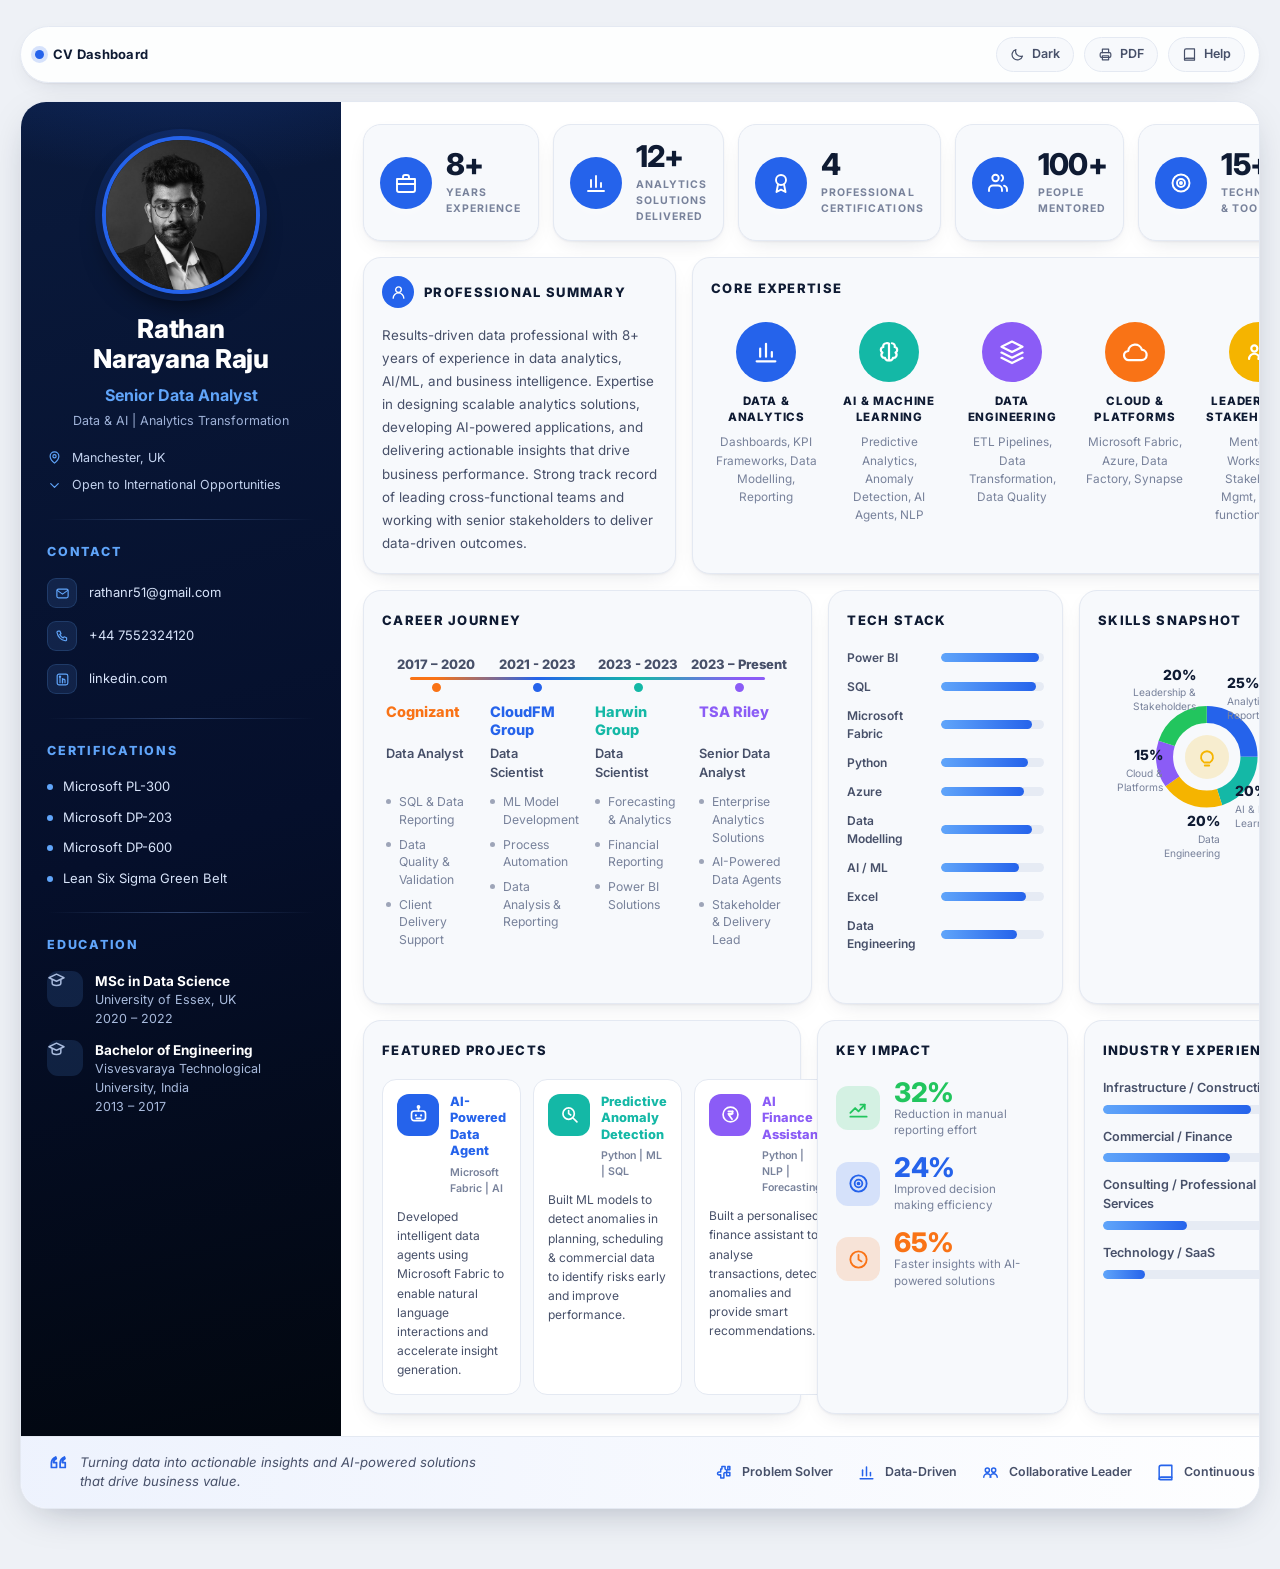
==== commit f17c979e: "Use the profile portrait as the avatar Embeds the supplied headshot as a base64 JPEG so the page sta" ====
--- a/index.html
+++ b/index.html
@@ -466,7 +466,7 @@
     tagline:"Data & AI | Analytics Transformation",
     location:"Manchester, UK",
     availability:"Open to International Opportunities",
-    photo:"",
+    photo:"[data-uri]",
     summary:"Results-driven data professional with 8+ years of experience in data analytics, AI/ML, and business intelligence. Expertise in designing scalable analytics solutions, developing AI-powered applications, and delivering actionable insights that drive business performance. Strong track record of leading cross-functional teams and working with senior stakeholders to deliver data-driven outcomes."
   },
   contact:[
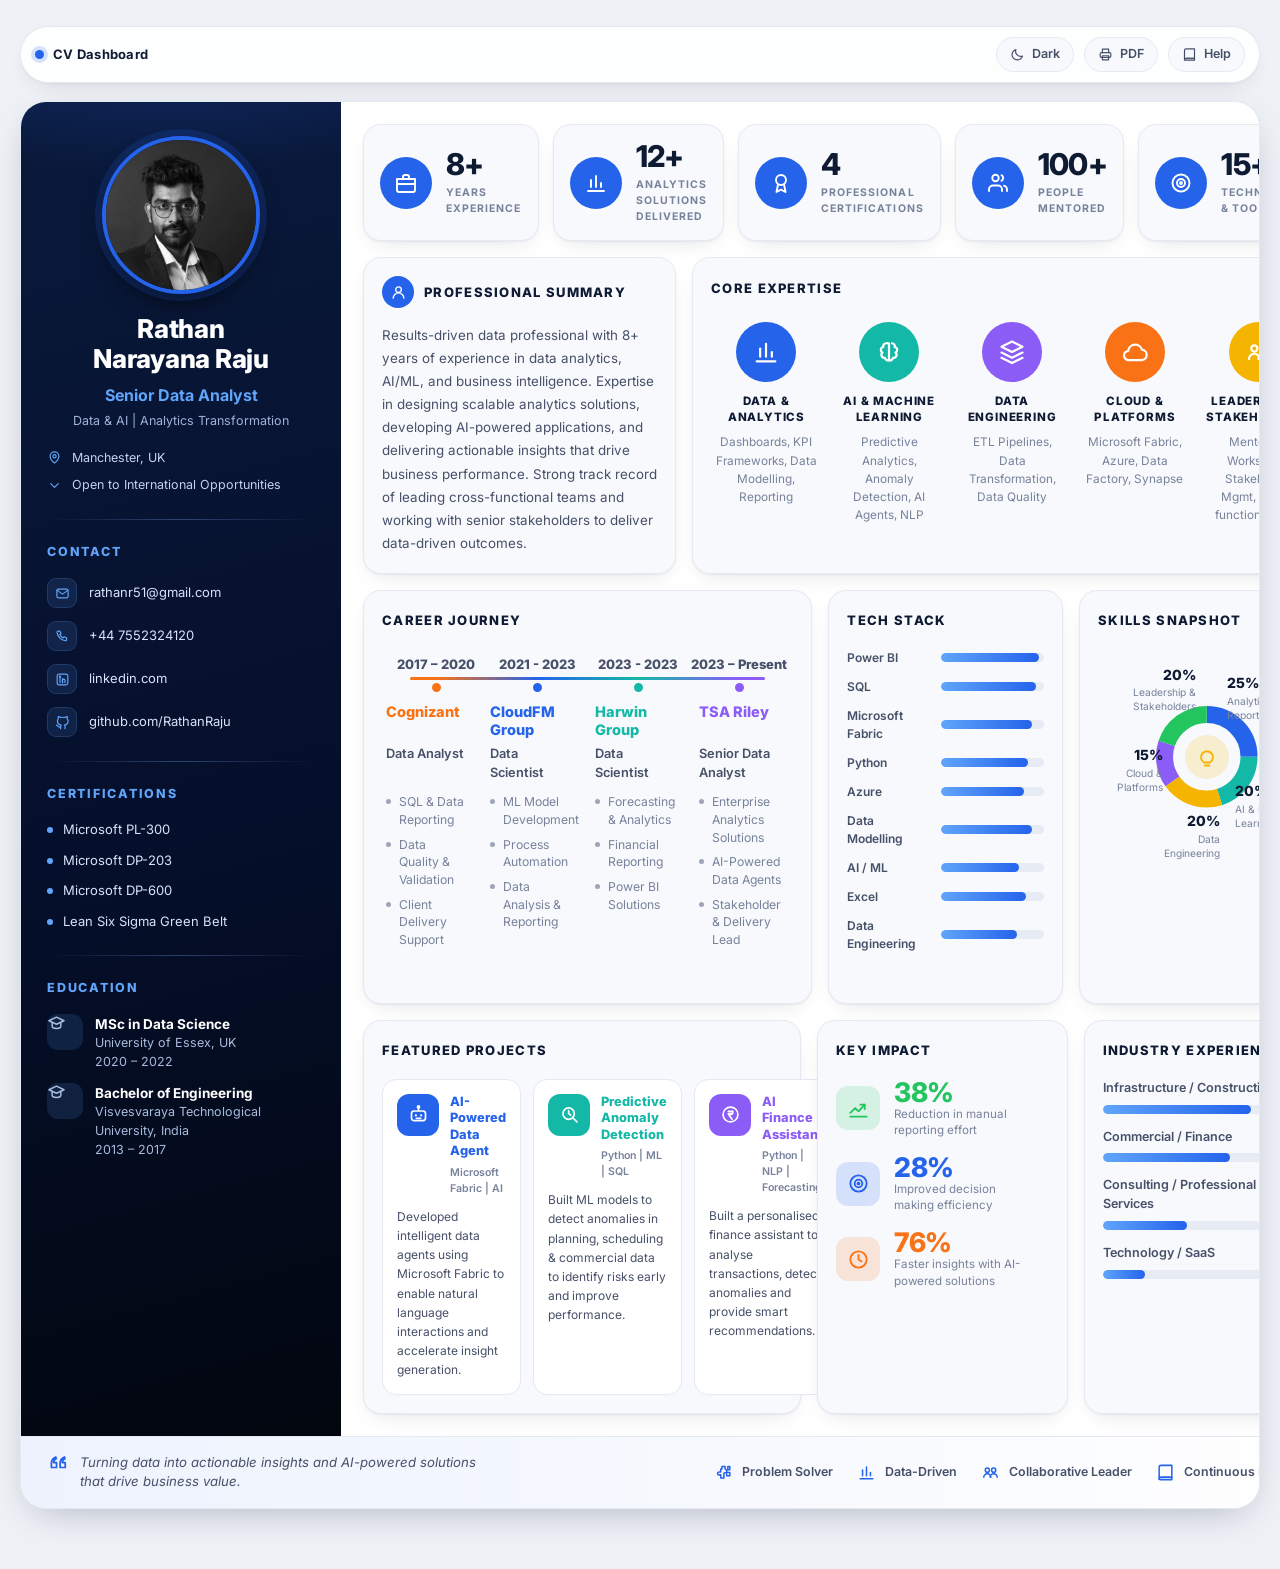
==== commit d8a97564: "Add the GitHub profile to the contact list Sits after LinkedIn and behaves like the other rows: a li" ====
--- a/index.html
+++ b/index.html
@@ -420,6 +420,7 @@
   mail:'<rect x="3" y="5" width="18" height="14" rx="2.5"/><path d="m3.6 7 8.4 6 8.4-6"/>',
   phone:'<path d="M5 3.5h3l1.6 4-2 1.4a12.5 12.5 0 0 0 5.5 5.5l1.4-2 4 1.6v3a1.8 1.8 0 0 1-2 1.8A16.5 16.5 0 0 1 3.2 5.5a1.8 1.8 0 0 1 1.8-2z"/>',
   linkedin:'<rect x="3.5" y="3.5" width="17" height="17" rx="3"/><path d="M8 10.5V17"/><circle cx="8" cy="7.6" r="1"/><path d="M12 17v-3.6a2 2 0 0 1 4 0V17"/><path d="M12 17v-6.5"/>',
+  github:'<path d="M9 19c-4.6 1.4-4.6-2.3-6.5-2.8"/><path d="M16 22v-3.6a3.1 3.1 0 0 0-.9-2.4c2.9-.3 5.9-1.4 5.9-6.4a5 5 0 0 0-1.4-3.5 4.6 4.6 0 0 0-.1-3.5s-1.1-.3-3.6 1.4a12.3 12.3 0 0 0-6.4 0C6.5 2.3 5.4 2.6 5.4 2.6a4.6 4.6 0 0 0-.1 3.5A5 5 0 0 0 3.9 9.6c0 5 3 6.1 5.9 6.4a3.1 3.1 0 0 0-.8 2.4V22"/>',
   globe:'<circle cx="12" cy="12" r="8.5"/><path d="M3.5 12h17"/><path d="M12 3.5c2.4 2.4 3.6 5.4 3.6 8.5S14.4 18.1 12 20.5c-2.4-2.4-3.6-5.4-3.6-8.5S9.6 5.9 12 3.5z"/>',
   pin:'<path d="M12 21s7-5.5 7-11a7 7 0 1 0-14 0c0 5.5 7 11 7 11z"/><circle cx="12" cy="10" r="2.6"/>',
   chevron:'<path d="m6 9 6 6 6-6"/>',
@@ -472,7 +473,8 @@
   contact:[
     {icon:"mail",     text:"rathanr51@gmail.com",         href:"mailto:rathanr51@gmail.com"},
     {icon:"phone",    text:"+44 7552324120",               href:"tel:+44 7552324120"},
-    {icon:"linkedin", text:"linkedin.com",   href:"https://www.linkedin.com/in/rathan-raju/"}
+    {icon:"linkedin", text:"linkedin.com",   href:"https://www.linkedin.com/in/rathan-raju/"},
+    {icon:"github",   text:"github.com/RathanRaju", href:"https://github.com/RathanRaju"}
   ],
   certifications:["Microsoft PL-300","Microsoft DP-203","Microsoft DP-600","Lean Six Sigma Green Belt"],
   education:[{degree:"MSc in Data Science", school:"University of Essex, UK", years:"2020 – 2022"}, {degree:"Bachelor of Engineering", school:"Visvesvaraya Technological University, India", years:"2013 – 2017"}],
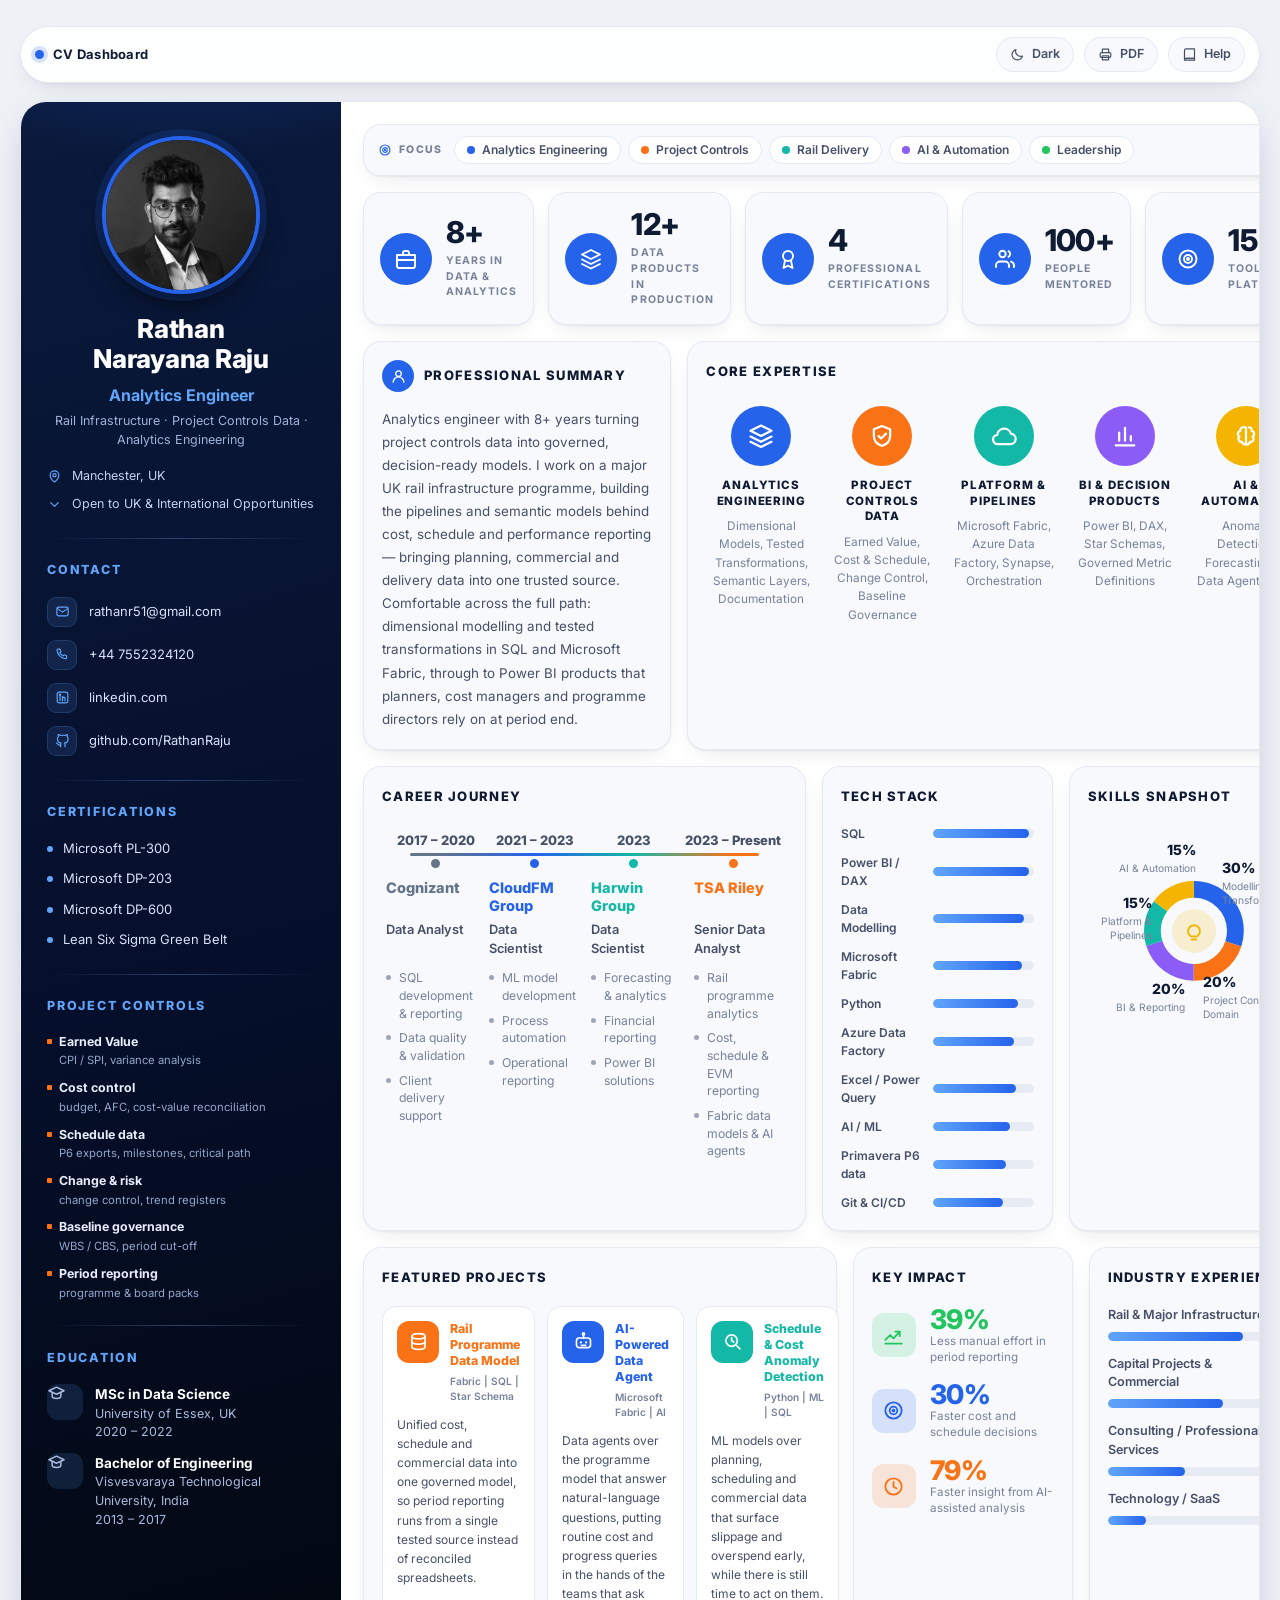
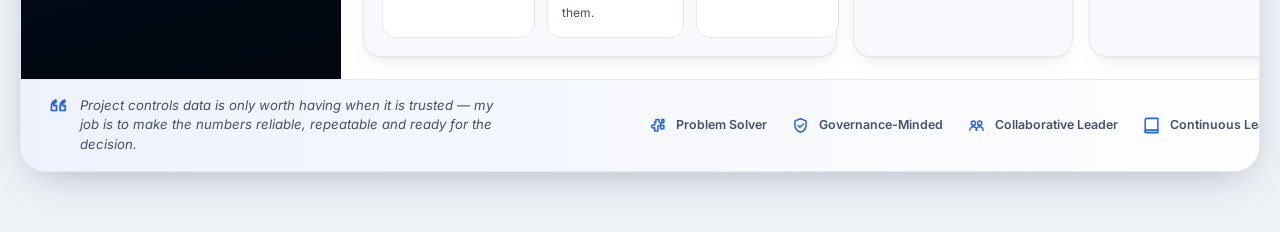
==== commit a35c0a28: "Reposition the CV for analytics engineering in rail project controls Rewrites the content around the" ====
--- a/index.html
+++ b/index.html
@@ -3,7 +3,7 @@
 <head>
 <meta charset="utf-8">
 <meta name="viewport" content="width=device-width, initial-scale=1">
-<title>Rathan Portfolio</title>
+<title>Rathan Raju · Analytics Engineer</title>
 <link rel="preconnect" href="https://fonts.googleapis.com">
 <link rel="preconnect" href="https://fonts.gstatic.com" crossorigin>
 <link rel="stylesheet" href="https://fonts.googleapis.com/css2?family=Inter:wght@400;500;600;700;800&display=swap">
@@ -146,7 +146,7 @@
 .row-stats{display:grid;grid-template-columns:repeat(5,1fr);gap:14px}
 .row-2{display:grid;grid-template-columns:minmax(0,1fr) minmax(0,2.05fr);gap:16px}
 .row-3{display:grid;grid-template-columns:minmax(0,1.8fr) minmax(0,0.94fr) minmax(0,1.02fr);gap:16px}
-.row-4{display:grid;grid-template-columns:minmax(0,1.75fr) minmax(0,1fr) minmax(0,1fr);gap:16px}
+.row-4{display:grid;grid-template-columns:minmax(0,2.05fr) minmax(0,0.95fr) minmax(0,1fr);gap:16px}
 
 /* stat cards */
 .stat{display:flex;align-items:center;gap:14px;padding:16px 16px}
@@ -228,8 +228,8 @@
 .proj .head{display:flex;gap:11px;align-items:flex-start}
 .proj .ic{width:42px;height:42px;border-radius:12px;display:grid;place-items:center;color:#fff;flex:none}
 .proj .ic svg{width:21px;height:21px}
-.proj .t{font-size:12.8px;font-weight:800;line-height:1.3}
-.proj .tags{font-size:10.6px;color:var(--ink-mute);margin-top:5px;font-weight:600}
+.proj .t{font-size:12.4px;font-weight:800;line-height:1.3}
+.proj .tags{font-size:10.2px;color:var(--ink-mute);margin-top:5px;font-weight:600}
 .proj p{font-size:12px;color:var(--ink-soft);line-height:1.6}
 
 /* impact */
@@ -252,6 +252,84 @@
 .traits{display:flex;gap:24px;flex-wrap:wrap}
 .trait{display:flex;align-items:center;gap:9px;font-size:12.4px;font-weight:600;color:var(--ink-soft)}
 .trait svg{width:19px;height:19px;color:var(--blue)}
+
+/* ---------- Focus lenses ---------- */
+.lensbar{
+  display:flex;align-items:center;gap:12px;flex-wrap:wrap;
+  padding:11px 14px;border:1px solid var(--line);border-radius:var(--r-lg);
+  background:var(--card-2);box-shadow:var(--shadow);
+}
+.lensbar-l{
+  display:flex;align-items:center;gap:7px;font-size:10.5px;font-weight:800;letter-spacing:.12em;
+  text-transform:uppercase;color:var(--ink-mute);flex:none;
+}
+.lensbar-l svg{width:14px;height:14px;color:var(--blue)}
+.lens-chips{display:flex;gap:7px;flex-wrap:wrap;flex:1}
+.lens{
+  display:inline-flex;align-items:center;gap:7px;cursor:pointer;white-space:nowrap;
+  font:600 12px/1 var(--font);padding:7px 12px;border-radius:999px;
+  border:1px solid var(--line);background:var(--card);color:var(--ink-soft);transition:.18s;
+}
+.lens-dot{width:8px;height:8px;border-radius:50%;background:var(--lc);flex:none;transition:.18s}
+.lens:hover{color:var(--ink);border-color:var(--lc);transform:translateY(-1px)}
+.lens[aria-pressed="true"]{
+  background:color-mix(in srgb,var(--lc) 14%,transparent);border-color:var(--lc);color:var(--ink);
+  box-shadow:0 4px 14px -6px var(--lc);
+}
+.lens[aria-pressed="true"] .lens-dot{box-shadow:0 0 0 3px color-mix(in srgb,var(--lc) 28%,transparent)}
+.lens-clear{
+  font:600 11.5px/1 var(--font);cursor:pointer;background:none;border:none;flex:none;
+  color:var(--ink-mute);text-decoration:underline;text-underline-offset:3px;opacity:0;
+  pointer-events:none;transition:opacity .2s;padding:4px 2px;
+}
+body.lens-on .lens-clear{opacity:1;pointer-events:auto}
+.lens-clear:hover{color:var(--blue)}
+
+/* what the lens does to the rest of the page */
+body.lens-on [data-lens]{transition:opacity .28s ease, filter .28s ease}
+body.lens-on [data-lens].lens-miss{opacity:.2;filter:saturate(.25)}
+body.lens-on .exp[data-lens].lens-hit,
+body.lens-on .proj[data-lens].lens-hit{
+  background:color-mix(in srgb,var(--blue) 7%,transparent);border-radius:var(--r-md);
+}
+body.lens-on .tl-col[data-lens].lens-hit{
+  background:color-mix(in srgb,var(--blue) 8%,transparent);
+  box-shadow:inset 0 0 0 1px color-mix(in srgb,var(--blue) 22%,transparent);
+}
+body.lens-on circle[data-lens].lens-miss{opacity:.3}
+.lens-count{
+  font-size:10.5px;color:var(--ink-mute);font-weight:700;flex:none;
+}
+
+/* ---------- Career detail drawer ---------- */
+.tl-detail{
+  margin-top:16px;border-top:1px solid var(--line);padding-top:14px;
+  animation:drawer .32s cubic-bezier(.2,.8,.2,1);
+}
+@keyframes drawer{from{opacity:0;transform:translateY(-6px)}to{opacity:1;transform:none}}
+.tld-head{display:flex;align-items:baseline;gap:10px;flex-wrap:wrap;margin-bottom:9px}
+.tld-co{font-size:14px;font-weight:800}
+.tld-meta{font-size:11.5px;color:var(--ink-mute);font-weight:600}
+.tld-scope{font-size:12.6px;color:var(--ink-soft);line-height:1.6;margin-bottom:11px;max-width:74ch}
+.tld-stack{display:flex;gap:6px;flex-wrap:wrap;margin-bottom:12px}
+.tld-chip{
+  font:700 10.5px/1 var(--font);padding:5px 9px;border-radius:7px;
+  background:color-mix(in srgb,var(--blue) 10%,transparent);color:var(--blue);
+  border:1px solid color-mix(in srgb,var(--blue) 22%,transparent);
+}
+.tld-out{display:grid;gap:8px}
+.tld-out li{display:flex;gap:9px;font-size:12.4px;color:var(--ink-soft);line-height:1.55;align-items:flex-start}
+.tld-out svg{width:14px;height:14px;color:var(--teal);flex:none;margin-top:2px}
+
+/* ---------- Project controls block in the sidebar ---------- */
+.domain-list{display:grid;gap:10px}
+.domain-item{display:grid;gap:2px;padding-left:12px;position:relative}
+.domain-item::before{
+  content:"";position:absolute;left:0;top:6px;width:5px;height:5px;border-radius:1px;
+  background:#f97316;
+}
+.domain-item b{font-size:12.4px;font-weight:700;color:#e7eefc}
+.domain-item span{font-size:11.3px;color:#93a6ca;line-height:1.4}
 
 /* ---------- Reader interactions ---------- */
 /* contact rows act like links, with the address one click from the clipboard */
@@ -357,7 +435,7 @@
 .pg-fixed .row-stats{grid-template-columns:repeat(5,1fr)!important}
 .pg-fixed .row-2{grid-template-columns:minmax(0,1fr) minmax(0,2.05fr)!important}
 .pg-fixed .row-3{grid-template-columns:minmax(0,1.8fr) minmax(0,0.94fr) minmax(0,1.02fr)!important}
-.pg-fixed .row-4{grid-template-columns:minmax(0,1.75fr) minmax(0,1fr) minmax(0,1fr)!important}
+.pg-fixed .row-4{grid-template-columns:minmax(0,2.05fr) minmax(0,0.95fr) minmax(0,1fr)!important}
 .pg-fixed .row-2 > *,.pg-fixed .row-3 > *,.pg-fixed .row-4 > *{grid-column:auto!important}
 .pg-fixed .exp-grid{grid-template-columns:repeat(5,1fr)!important}
 .pg-fixed .proj-grid{grid-template-columns:repeat(3,1fr)!important}
@@ -370,7 +448,8 @@
 @media print{
   @page{margin:0}                 /* the exact page size is injected before printing */
   body{padding:16px;background:#fff}
-  .toolbar,.overlay,.toast,.copy-btn{display:none!important}
+  .toolbar,.overlay,.toast,.copy-btn,.lensbar,.tl-detail,.tl-hint{display:none!important}
+  [data-lens]{opacity:1!important;filter:none!important}
   .sheet{box-shadow:none;border-radius:18px}
   .card{break-inside:avoid;box-shadow:none}
   .reveal{opacity:1!important;transform:none!important}
@@ -463,88 +542,130 @@
 const DEFAULT_DATA = {
   profile:{
     name:"Rathan\nNarayana Raju",
-    role:"Senior Data Analyst",
-    tagline:"Data & AI | Analytics Transformation",
+    role:"Analytics Engineer",
+    tagline:"Rail Infrastructure · Project Controls Data · Analytics Engineering",
     location:"Manchester, UK",
-    availability:"Open to International Opportunities",
+    availability:"Open to UK & International Opportunities",
     photo:"[data-uri]",
-    summary:"Results-driven data professional with 8+ years of experience in data analytics, AI/ML, and business intelligence. Expertise in designing scalable analytics solutions, developing AI-powered applications, and delivering actionable insights that drive business performance. Strong track record of leading cross-functional teams and working with senior stakeholders to deliver data-driven outcomes."
+    summary:"Analytics engineer with 8+ years turning project controls data into governed, decision-ready models. I work on a major UK rail infrastructure programme, building the pipelines and semantic models behind cost, schedule and performance reporting — bringing planning, commercial and delivery data into one trusted source. Comfortable across the full path: dimensional modelling and tested transformations in SQL and Microsoft Fabric, through to Power BI products that planners, cost managers and programme directors rely on at period end."
   },
   contact:[
     {icon:"mail",     text:"rathanr51@gmail.com",         href:"mailto:rathanr51@gmail.com"},
-    {icon:"phone",    text:"+44 7552324120",               href:"tel:+44 7552324120"},
-    {icon:"linkedin", text:"linkedin.com",   href:"https://www.linkedin.com/in/rathan-raju/"},
-    {icon:"github",   text:"github.com/RathanRaju", href:"https://github.com/RathanRaju"}
+    {icon:"phone",    text:"+44 7552324120",              href:"tel:+44 7552324120"},
+    {icon:"linkedin", text:"linkedin.com",                href:"https://www.linkedin.com/in/rathan-raju/"},
+    {icon:"github",   text:"github.com/RathanRaju",       href:"https://github.com/RathanRaju"}
   ],
   certifications:["Microsoft PL-300","Microsoft DP-203","Microsoft DP-600","Lean Six Sigma Green Belt"],
-  education:[{degree:"MSc in Data Science", school:"University of Essex, UK", years:"2020 – 2022"}, {degree:"Bachelor of Engineering", school:"Visvesvaraya Technological University, India", years:"2013 – 2017"}],
+  education:[
+    {degree:"MSc in Data Science", school:"University of Essex, UK", years:"2020 – 2022"},
+    {degree:"Bachelor of Engineering", school:"Visvesvaraya Technological University, India", years:"2013 – 2017"}
+  ],
+  /* the domain block that separates an analytics engineer who has worked
+     project controls from one who has only read about it */
+  domain:[
+    "Earned Value — CPI / SPI, variance analysis",
+    "Cost control — budget, AFC, cost-value reconciliation",
+    "Schedule data — P6 exports, milestones, critical path",
+    "Change & risk — change control, trend registers",
+    "Baseline governance — WBS / CBS, period cut-off",
+    "Period reporting — programme & board packs"
+  ],
+  lenses:[
+    {id:"ae",   label:"Analytics Engineering", color:"#2563eb"},
+    {id:"pc",   label:"Project Controls",      color:"#f97316"},
+    {id:"rail", label:"Rail Delivery",         color:"#14b8a6"},
+    {id:"ai",   label:"AI & Automation",       color:"#8b5cf6"},
+    {id:"lead", label:"Leadership",            color:"#22c55e"}
+  ],
   stats:[
-    {icon:"briefcase", value:"8+",   label:"Years Experience",          color:"#2563eb"},
-    {icon:"chart",     value:"12+",  label:"Analytics Solutions Delivered", color:"#2563eb"},
-    {icon:"award",     value:"4",    label:"Professional Certifications",   color:"#2563eb"},
+    {icon:"briefcase", value:"8+",   label:"Years in Data & Analytics", color:"#2563eb"},
+    {icon:"layers",    value:"12+",  label:"Data Products in Production", color:"#2563eb"},
+    {icon:"award",     value:"4",    label:"Professional Certifications", color:"#2563eb"},
     {icon:"users",     value:"100+", label:"People Mentored",           color:"#2563eb"},
-    {icon:"target",    value:"15+",  label:"Technologies & Tools",      color:"#2563eb"}
+    {icon:"target",    value:"15+",  label:"Tools & Platforms",         color:"#2563eb"}
   ],
   expertise:[
-    {icon:"chart",  title:"Data & Analytics",        desc:"Dashboards, KPI Frameworks, Data Modelling, Reporting", color:"#2563eb"},
-    {icon:"brain",  title:"AI & Machine Learning",   desc:"Predictive Analytics, Anomaly Detection, AI Agents, NLP", color:"#14b8a6"},
-    {icon:"layers", title:"Data Engineering",        desc:"ETL Pipelines, Data Transformation, Data Quality", color:"#8b5cf6"},
-    {icon:"cloud",  title:"Cloud & Platforms",       desc:"Microsoft Fabric, Azure, Data Factory, Synapse", color:"#f97316"},
-    {icon:"group",  title:"Leadership & Stakeholders", desc:"Mentoring, Workshops, Stakeholder Mgmt, Cross-functional Lead", color:"#f5b400"}
+    {icon:"layers", title:"Analytics Engineering", desc:"Dimensional Models, Tested Transformations, Semantic Layers, Documentation", color:"#2563eb", lens:["ae"]},
+    {icon:"shield", title:"Project Controls Data", desc:"Earned Value, Cost & Schedule, Change Control, Baseline Governance", color:"#f97316", lens:["pc","rail"]},
+    {icon:"cloud",  title:"Platform & Pipelines",  desc:"Microsoft Fabric, Azure Data Factory, Synapse, Orchestration", color:"#14b8a6", lens:["ae"]},
+    {icon:"chart",  title:"BI & Decision Products", desc:"Power BI, DAX, Star Schemas, Governed Metric Definitions", color:"#8b5cf6", lens:["ae","pc"]},
+    {icon:"brain",  title:"AI & Automation",       desc:"Anomaly Detection, Forecasting, AI Data Agents, NLP", color:"#f5b400", lens:["ai"]}
   ],
   timeline:[
-    {year:"2017 – 2020", company:"Cognizant", role:"Data Analyst", color:"#f97316",
-     bullets:["SQL & Data Reporting","Data Quality & Validation","Client Delivery Support"]},
-    {year:"2021 - 2023", company:"CloudFM Group", role:"Data Scientist", color:"#2563eb",
-     bullets:["ML Model Development","Process Automation","Data Analysis & Reporting"]},
-    {year:"2023 - 2023", company:"Harwin Group", role:"Data Scientist", color:"#14b8a6",
-     bullets:["Forecasting & Analytics","Financial Reporting","Power BI Solutions"]},
-    {year:"2023 – Present", company:"TSA Riley", role:"Senior Data Analyst", color:"#8b5cf6",
-     bullets:["Enterprise Analytics Solutions","AI-Powered Data Agents","Stakeholder & Delivery Lead"]}
+    {year:"2017 – 2020", company:"Cognizant", role:"Data Analyst", color:"#64748b", lens:["ae"],
+     bullets:["SQL development & reporting","Data quality & validation","Client delivery support"],
+     detail:{
+       scope:"Client-facing analytics and data quality across enterprise delivery engagements.",
+       stack:["SQL","Excel","Reporting tools"],
+       outcomes:["Built and tuned SQL reporting used by client operations teams.",
+                 "Introduced validation rules that cut rework caused by data quality issues."]}},
+    {year:"2021 – 2023", company:"CloudFM Group", role:"Data Scientist", color:"#2563eb", lens:["ai","ae"],
+     bullets:["ML model development","Process automation","Operational reporting"],
+     detail:{
+       scope:"Machine learning and automation across facilities, asset and job data.",
+       stack:["Python","SQL","Power BI","Azure"],
+       outcomes:["Developed ML models over job and asset data to predict failures and prioritise work.",
+                 "Automated recurring operational reporting, removing manual preparation."]}},
+    {year:"2023", company:"Harwin Group", role:"Data Scientist", color:"#14b8a6", lens:["ae","pc"],
+     bullets:["Forecasting & analytics","Financial reporting","Power BI solutions"],
+     detail:{
+       scope:"Forecasting and commercial reporting for a global manufacturer.",
+       stack:["Power BI","Python","SQL","Excel"],
+       outcomes:["Built demand and revenue forecasting used in the monthly financial review.",
+                 "Rebuilt financial reporting in Power BI on a shared metric layer."]}},
+    {year:"2023 – Present", company:"TSA Riley", role:"Senior Data Analyst", color:"#f97316", lens:["pc","rail","ai","ae","lead"],
+     bullets:["Rail programme analytics","Cost, schedule & EVM reporting","Fabric data models & AI agents"],
+     detail:{
+       scope:"Analytics lead on a major UK rail infrastructure programme, embedded with project controls, commercial and delivery teams.",
+       stack:["Microsoft Fabric","SQL","Power BI","Python","Azure Data Factory"],
+       outcomes:["Built the governed data model behind cost, schedule and performance reporting, replacing spreadsheet packs at period end.",
+                 "Automated earned value and variance reporting so CPI / SPI movement is read weekly rather than monthly.",
+                 "Delivered AI data agents that let non-technical users question programme data in plain English."]}}
   ],
   techstack:[
-    {name:"Power BI",         level:95},
-    {name:"SQL",              level:92},
-    {name:"Microsoft Fabric", level:88},
-    {name:"Python",           level:84},
-    {name:"Azure",            level:80},
-    {name:"Data Modelling",   level:88},
-    {name:"AI / ML",          level:76},
-    {name:"Excel",            level:82},
-    {name:"Data Engineering", level:74}
+    {name:"SQL",               level:95, lens:["ae"]},
+    {name:"Power BI / DAX",    level:95, lens:["ae","pc"]},
+    {name:"Data Modelling",    level:90, lens:["ae"]},
+    {name:"Microsoft Fabric",  level:88, lens:["ae"]},
+    {name:"Python",            level:84, lens:["ai","ae"]},
+    {name:"Azure Data Factory",level:80, lens:["ae"]},
+    {name:"Excel / Power Query",level:82, lens:["pc"]},
+    {name:"AI / ML",           level:76, lens:["ai"]},
+    {name:"Primavera P6 data", level:72, lens:["pc","rail"]},
+    {name:"Git & CI/CD",       level:70, lens:["ae"]}
   ],
   skills:[
-    {label:"Analytics & Reporting",   value:25, color:"#2563eb"},
-    {label:"AI & Machine Learning",   value:20, color:"#14b8a6"},
-    {label:"Data Engineering",        value:20, color:"#f5b400"},
-    {label:"Cloud & Platforms",       value:15, color:"#8b5cf6"},
-    {label:"Leadership & Stakeholders", value:20, color:"#22c55e"}
+    {label:"Modelling & Transformation", value:30, color:"#2563eb", lens:["ae"]},
+    {label:"Project Controls Domain",    value:20, color:"#f97316", lens:["pc","rail"]},
+    {label:"BI & Reporting",             value:20, color:"#8b5cf6", lens:["ae","pc"]},
+    {label:"Platform & Pipelines",       value:15, color:"#14b8a6", lens:["ae"]},
+    {label:"AI & Automation",            value:15, color:"#f5b400", lens:["ai"]}
   ],
   projects:[
-    {icon:"robot", title:"AI-Powered Data Agent", tags:"Microsoft Fabric | AI", color:"#2563eb",
-     desc:"Developed intelligent data agents using Microsoft Fabric to enable natural language interactions and accelerate insight generation."},
-    {icon:"radar", title:"Predictive Anomaly Detection", tags:"Python | ML | SQL", color:"#14b8a6",
-     desc:"Built ML models to detect anomalies in planning, scheduling & commercial data to identify risks early and improve performance."},
-    {icon:"coins", title:"AI Finance Assistant", tags:"Python | NLP | Forecasting", color:"#8b5cf6",
-     desc:"Built a personalised finance assistant to analyse transactions, detect anomalies and provide smart recommendations."}
+    {icon:"db", title:"Rail Programme Data Model", tags:"Fabric | SQL | Star Schema", color:"#f97316", lens:["pc","rail","ae"],
+     desc:"Unified cost, schedule and commercial data into one governed model, so period reporting runs from a single tested source instead of reconciled spreadsheets."},
+    {icon:"robot", title:"AI-Powered Data Agent", tags:"Microsoft Fabric | AI", color:"#2563eb", lens:["ai","ae"],
+     desc:"Data agents over the programme model that answer natural-language questions, putting routine cost and progress queries in the hands of the teams that ask them."},
+    {icon:"radar", title:"Schedule & Cost Anomaly Detection", tags:"Python | ML | SQL", color:"#14b8a6", lens:["ai","pc"],
+     desc:"ML models over planning, scheduling and commercial data that surface slippage and overspend early, while there is still time to act on them."}
   ],
   impact:[
-    {icon:"trend", value:"40%", label:"Reduction in manual reporting effort",  color:"#22c55e"},
-    {icon:"target",value:"30%", label:"Improved decision making efficiency",   color:"#2563eb"},
-    {icon:"clock", value:"80%", label:"Faster insights with AI-powered solutions", color:"#f97316"}
+    {icon:"trend", value:"40%", label:"Less manual effort in period reporting", color:"#22c55e", lens:["pc","ae"]},
+    {icon:"target",value:"30%", label:"Faster cost and schedule decisions",     color:"#2563eb", lens:["pc","rail"]},
+    {icon:"clock", value:"80%", label:"Faster insight from AI-assisted analysis", color:"#f97316", lens:["ai"]}
   ],
   industries:[
-    {name:"Infrastructure / Construction", value:70},
-    {name:"Commercial / Finance",          value:60},
-    {name:"Consulting / Professional Services", value:40},
-    {name:"Technology / SaaS",             value:20}
+    {name:"Rail & Major Infrastructure",        value:70, lens:["rail","pc"]},
+    {name:"Capital Projects & Commercial",      value:60, lens:["pc"]},
+    {name:"Consulting / Professional Services", value:40, lens:["lead"]},
+    {name:"Technology / SaaS",                  value:20, lens:["ae"]}
   ],
-  quote:"Turning data into actionable insights and AI-powered solutions that drive business value.",
+  quote:"Project controls data is only worth having when it is trusted — my job is to make the numbers reliable, repeatable and ready for the decision.",
   traits:[
-    {icon:"puzzle", label:"Problem Solver"},
-    {icon:"chart",  label:"Data-Driven"},
-    {icon:"group",  label:"Collaborative Leader"},
-    {icon:"book",   label:"Continuous Learner"}
+    {icon:"puzzle", label:"Problem Solver",       lens:["ae"]},
+    {icon:"shield", label:"Governance-Minded",    lens:["pc"]},
+    {icon:"group",  label:"Collaborative Leader", lens:["lead"]},
+    {icon:"book",   label:"Continuous Learner",   lens:["ai"]}
   ]
 };
 
@@ -564,6 +685,9 @@
   .replace(/&/g,'&amp;').replace(/</g,'&lt;').replace(/>/g,'&gt;').replace(/"/g,'&quot;');
 
 /* editable element factory */
+function lensAttr(item){
+  return (item && item.lens && item.lens.length) ? ' data-lens="'+item.lens.join(' ')+'"' : '';
+}
 function ed(path, tag, cls, extra){
   return '<'+tag+' class="'+(cls||'')+'"'+(extra||'')+'>'+esc(get(path))+'</'+tag+'>';
 }
@@ -610,16 +734,33 @@
     '<div class="meta-row">'+svg('chevron')+ed('profile.availability','span','')+'</div>'+
   '</div>'+
   '<div class="side-sep"></div>'+
-  '<div class="side-h">Contact'+'</div>'+
+  '<div class="side-h">Contact</div>'+
   '<ul class="contact-list">'+contact+'</ul>'+
   '<div class="side-sep"></div>'+
-  '<div class="side-h">Certifications'+'</div>'+
+  '<div class="side-h">Certifications</div>'+
   '<ul class="bullet-list">'+certs+'</ul>'+
   '<div class="side-sep"></div>'+
-  '<div class="side-h">Education'+'</div>'+
+  '<div class="side-h">Project Controls</div>'+
+  '<ul class="domain-list">'+DATA.domain.map(d=>{
+    const parts = String(d).split(' — ');
+    return '<li class="domain-item"><b>'+esc(parts[0])+'</b>'+
+           (parts[1] ? '<span>'+esc(parts[1])+'</span>' : '')+'</li>';
+  }).join('')+'</ul>'+
+  '<div class="side-sep"></div>'+
+  '<div class="side-h">Education</div>'+
   '<div class="bullet-list">'+edu+'</div>';
 }
 
+function renderLenses(){
+  const chips = DATA.lenses.map(l=>
+    '<button class="lens" data-pick="'+l.id+'" style="--lc:'+esc(l.color)+'" aria-pressed="false">'+
+      '<span class="lens-dot"></span>'+esc(l.label)+'</button>').join('');
+  return '<div class="lensbar no-print">'+
+    '<span class="lensbar-l">'+svg('target')+'Focus</span>'+
+    '<div class="lens-chips">'+chips+'</div>'+
+    '<button class="lens-clear" data-pick="">Show everything</button>'+
+  '</div>';
+}
 function renderStats(){
   const cards = DATA.stats.map((s,i)=>
     '<div class="card stat reveal">'+
@@ -641,7 +782,7 @@
 
 function renderExpertise(){
   const items = DATA.expertise.map((e,i)=>
-    '<div class="exp">'+
+    '<div class="exp"'+lensAttr(e)+'>'+
       '<span class="ic" style="background:'+esc(e.color)+'">'+svg(e.icon)+'</span>'+
       ed('expertise.'+i+'.title','b','')+
       ed('expertise.'+i+'.desc','p','')+
@@ -666,8 +807,8 @@
     '<div>'+ed('timeline.'+i+'.year','div','tl-year')+
     '<div class="tl-dot" data-dot="'+i+'" style="background:'+esc(t.color)+'" title="'+esc(t.company)+'"></div></div>').join('');
   const bodies = DATA.timeline.map((t,i)=>
-    '<div class="tl-col" data-role="'+i+'" tabindex="0" role="button" aria-pressed="false" '+
-      'aria-label="Focus '+esc(t.company)+'">'+
+    '<div class="tl-col" data-role="'+i+'"'+lensAttr(t)+' tabindex="0" role="button" aria-expanded="false" '+
+      'aria-label="'+esc(t.company)+' — show detail">'+
       ed('timeline.'+i+'.company','div','tl-co',' style="color:'+esc(t.color)+'"')+
       ed('timeline.'+i+'.role','div','tl-role')+
       '<ul class="tl-ul">'+ t.bullets.map((b,j)=>
@@ -678,14 +819,15 @@
     '<div class="tl">'+
       '<div class="tl-track"><div class="tl-line" style="'+rail+'"></div><div class="tl-cols" style="'+cols+'">'+heads+'</div></div>'+
       '<div class="tl-body" style="'+cols+'">'+bodies+'</div>'+
-      '<div class="tl-hint">Select a role to bring it forward — Esc, or select it again, to show them all</div>'+
+      '<div class="tl-detail" id="tlDetail" hidden></div>'+
+      '<div class="tl-hint">Select a role for the detail behind it — Esc, or select it again, to close</div>'+
     '</div>'+
   '</div>';
 }
 
 function renderTech(){
   const rows = DATA.techstack.map((t,i)=>
-    '<div class="bar-row">'+
+    '<div class="bar-row"'+lensAttr(t)+'>'+
       ed('techstack.'+i+'.name','div','bar-name')+
       '<div style="display:flex;align-items:center;gap:8px">'+
         '<div class="bar" data-path="techstack.'+i+'.level" style="flex:1">'+
@@ -706,14 +848,14 @@
   let off = 0;
   const segs = DATA.skills.map((s,i)=>{
     const frac = (+s.value||0)/total, len = frac*C;
-    const el = '<circle data-seg="'+i+'" tabindex="0" role="button" aria-label="'+esc(s.label)+', '+
+    const el = '<circle data-seg="'+i+'"'+lensAttr(s)+' tabindex="0" role="button" aria-label="'+esc(s.label)+', '+
       Math.round(frac*100)+' percent" cx="60" cy="60" r="'+R+'" fill="none" stroke="'+esc(s.color)+'" '+
       'stroke-width="21" stroke-dasharray="'+len.toFixed(2)+' '+(C-len).toFixed(2)+'" '+
       'stroke-dashoffset="'+(-off).toFixed(2)+'" data-mid="'+(off+len/2).toFixed(2)+'"></circle>';
     off += len; return el;
   }).join('');
   const labs = DATA.skills.map((s,i)=>
-    '<div class="dlab" data-lab="'+i+'" tabindex="0"><b>'+Math.round((+s.value||0)/total*100)+'%</b>'+esc(s.label)+'</div>').join('');
+    '<div class="dlab" data-lab="'+i+'"'+lensAttr(s)+' tabindex="0"><b>'+Math.round((+s.value||0)/total*100)+'%</b>'+esc(s.label)+'</div>').join('');
   return '<div class="card reveal">'+
     '<div class="card-h">Skills Snapshot'+'</div>'+
     '<div class="donut-wrap" id="donutWrap">'+
@@ -726,7 +868,7 @@
 
 function renderProjects(){
   const items = DATA.projects.map((p,i)=>
-    '<div class="proj">'+
+    '<div class="proj"'+lensAttr(p)+'>'+
       '<div class="head">'+
         '<span class="ic" style="background:'+esc(p.color)+'">'+svg(p.icon)+'</span>'+
         '<div style="flex:1">'+
@@ -744,7 +886,7 @@
 
 function renderImpact(){
   const rows = DATA.impact.map((m,i)=>
-    '<div class="imp-row">'+
+    '<div class="imp-row"'+lensAttr(m)+'>'+
       '<span class="imp-ic" style="background:color-mix(in srgb,'+esc(m.color)+' 16%,transparent);color:'+esc(m.color)+'">'+svg(m.icon)+'</span>'+
       '<div style="flex:1">'+
         ed('impact.'+i+'.value','div','v',' style="color:'+esc(m.color)+'" data-count="1"')+
@@ -759,7 +901,7 @@
 
 function renderIndustries(){
   const rows = DATA.industries.map((n,i)=>
-    '<div class="ind-row">'+
+    '<div class="ind-row"'+lensAttr(n)+'>'+
       '<div class="top">'+
         ed('industries.'+i+'.name','span','nm')+
         '<span style="display:flex;align-items:center;gap:7px"><span class="pc">'+n.value+'%</span>'+'</span>'+
@@ -776,7 +918,7 @@
 
 function renderFoot(){
   const traits = DATA.traits.map((t,i)=>
-    '<div class="trait">'+svg(t.icon)+ed('traits.'+i+'.label','span','')+'</div>').join('');
+    '<div class="trait"'+lensAttr(t)+'>'+svg(t.icon)+ed('traits.'+i+'.label','span','')+'</div>').join('');
   return '<div class="quote">'+svg('quote')+ed('quote','span','')+'</div>'+
     '<div class="traits">'+traits+'</div>';
 }
@@ -784,12 +926,14 @@
 function render(){
   document.getElementById('side').innerHTML = renderSide();
   document.getElementById('main').innerHTML =
+    renderLenses()+
     renderStats()+
     '<div class="row-2">'+renderSummary()+renderExpertise()+'</div>'+
     '<div class="row-3">'+renderTimeline()+renderTech()+renderSkills()+'</div>'+
     '<div class="row-4">'+renderProjects()+renderImpact()+renderIndustries()+'</div>';
   document.getElementById('foot').innerHTML = renderFoot();
   observeReveal();
+  applyLens();
   requestAnimationFrame(()=>{ fillBars(); placeDonutLabels(); });
   wireDonut();
 }
@@ -873,7 +1017,31 @@
   });
 });
 
-/* -- bring one role of the career journey forward -- */
+/* -- focus lenses: dim everything that is not tagged with the chosen theme -- */
+let lens = null;
+function applyLens(){
+  document.body.classList.toggle('lens-on', lens !== null);
+  document.querySelectorAll('.lens').forEach(c=>
+    c.setAttribute('aria-pressed', c.getAttribute('data-pick') === lens ? 'true' : 'false'));
+  document.querySelectorAll('[data-lens]').forEach(el=>{
+    const hit = lens === null || el.getAttribute('data-lens').split(' ').includes(lens);
+    el.classList.toggle('lens-hit', hit && lens !== null);
+    el.classList.toggle('lens-miss', !hit);
+  });
+  if(lens !== null){
+    const l = DATA.lenses.find(x=>x.id===lens);
+    const n = document.querySelectorAll('[data-lens].lens-hit').length;
+    if(l) toast(l.label + ' — ' + n + ' matching ' + (n===1?'entry':'entries') + ' highlighted');
+  }
+}
+function pickLens(id){ lens = (lens === id || !id) ? null : id; applyLens(); }
+document.addEventListener('click', e=>{
+  const chip = e.target.closest('[data-pick]');
+  if(!chip) return;
+  pickLens(chip.getAttribute('data-pick'));
+});
+
+/* -- career journey: open the detail behind a role -- */
 let focusedRole = null;
 function paintRole(){
   const tl = document.querySelector('.tl');
@@ -882,14 +1050,29 @@
   tl.querySelectorAll('[data-role]').forEach(c=>{
     const on = c.getAttribute('data-role') === focusedRole;
     c.classList.toggle('on', on);
-    c.setAttribute('aria-pressed', on ? 'true' : 'false');
+    c.setAttribute('aria-expanded', on ? 'true' : 'false');
   });
   tl.querySelectorAll('[data-dot]').forEach(d=>
     d.classList.toggle('on', d.getAttribute('data-dot') === focusedRole));
+
+  const box = document.getElementById('tlDetail');
+  if(!box) return;
+  if(focusedRole === null){ box.hidden = true; box.innerHTML = ''; return; }
+  const t = DATA.timeline[+focusedRole], d = t.detail || {};
+  box.innerHTML =
+    '<div class="tld-head">'+
+      '<span class="tld-co" style="color:'+esc(t.color)+'">'+esc(t.company)+'</span>'+
+      '<span class="tld-meta">'+esc(t.role)+' · '+esc(t.year)+'</span>'+
+    '</div>'+
+    (d.scope ? '<p class="tld-scope">'+esc(d.scope)+'</p>' : '')+
+    (d.stack ? '<div class="tld-stack">'+d.stack.map(x=>'<span class="tld-chip">'+esc(x)+'</span>').join('')+'</div>' : '')+
+    (d.outcomes ? '<ul class="tld-out">'+d.outcomes.map(o=>'<li>'+svg('check')+'<span>'+esc(o)+'</span></li>').join('')+'</ul>' : '');
+  box.hidden = false;
 }
 function clearFocusRole(){ if(focusedRole !== null){ focusedRole = null; paintRole(); } }
 function toggleRole(i){ focusedRole = (focusedRole === i) ? null : i; paintRole(); }
 document.addEventListener('click', e=>{
+  if(e.target.closest('.tl-detail')) return;
   const col = e.target.closest('[data-role]');
   const dot = e.target.closest('[data-dot]');
   if(col) toggleRole(col.getAttribute('data-role'));
@@ -979,10 +1162,11 @@
 document.getElementById('btnHelp').addEventListener('click', ()=>{
   openModal(
     '<h3>About this page</h3>'+
-    '<p class="sub">A read-only CV dashboard. Nothing here can be changed from the page — these are the things it does for you.</p>'+
+    '<p class="sub">A read-only CV dashboard for analytics engineering in rail project controls. Nothing here can be changed from the page — these are the things it does for you.</p>'+
     '<div class="help-list">'+
-      '<div><b>Contact details</b> — the email, phone and LinkedIn lines are live links. The button beside each one copies it to your clipboard.</div>'+
-      '<div><b>Career journey</b> — select any role to bring it forward and fade the others. Select it again, or press <span class="kbd">Esc</span>, to show them all.</div>'+
+      '<div><b>Focus lenses</b> — the chips along the top filter the whole dashboard at once. Pick <b>Project Controls</b> and every matching skill, role, tool, project and metric stays lit while the rest fades, so you can read only the part you care about.</div>'+
+      '<div><b>Career journey</b> — select any role to open the detail behind it: the scope, the stack it was built on and what came out of it. <span class="kbd">Esc</span> or a second select closes it.</div>'+
+      '<div><b>Contact details</b> — the email, phone, LinkedIn and GitHub lines are live links, and the button beside each one copies it to your clipboard.</div>'+
       '<div><b>Skills snapshot</b> — point at a segment or its label and the share appears in the middle of the ring. Click to keep it there.</div>'+
       '<div><b>Tech stack &amp; industries</b> — hover any bar to read its exact level.</div>'+
       '<div><b>Light and dark</b> — <b>Dark</b> / <b>Light</b> switches the theme, and your choice is remembered on this device.</div>'+
@@ -1035,7 +1219,8 @@
 document.addEventListener('keydown', e=>{
   if(e.key==='Escape'){
     if(overlay.classList.contains('open')) closeModal();
-    else clearFocusRole();
+    else if(focusedRole !== null) clearFocusRole();
+    else if(lens !== null) pickLens(null);
   }
 });
 
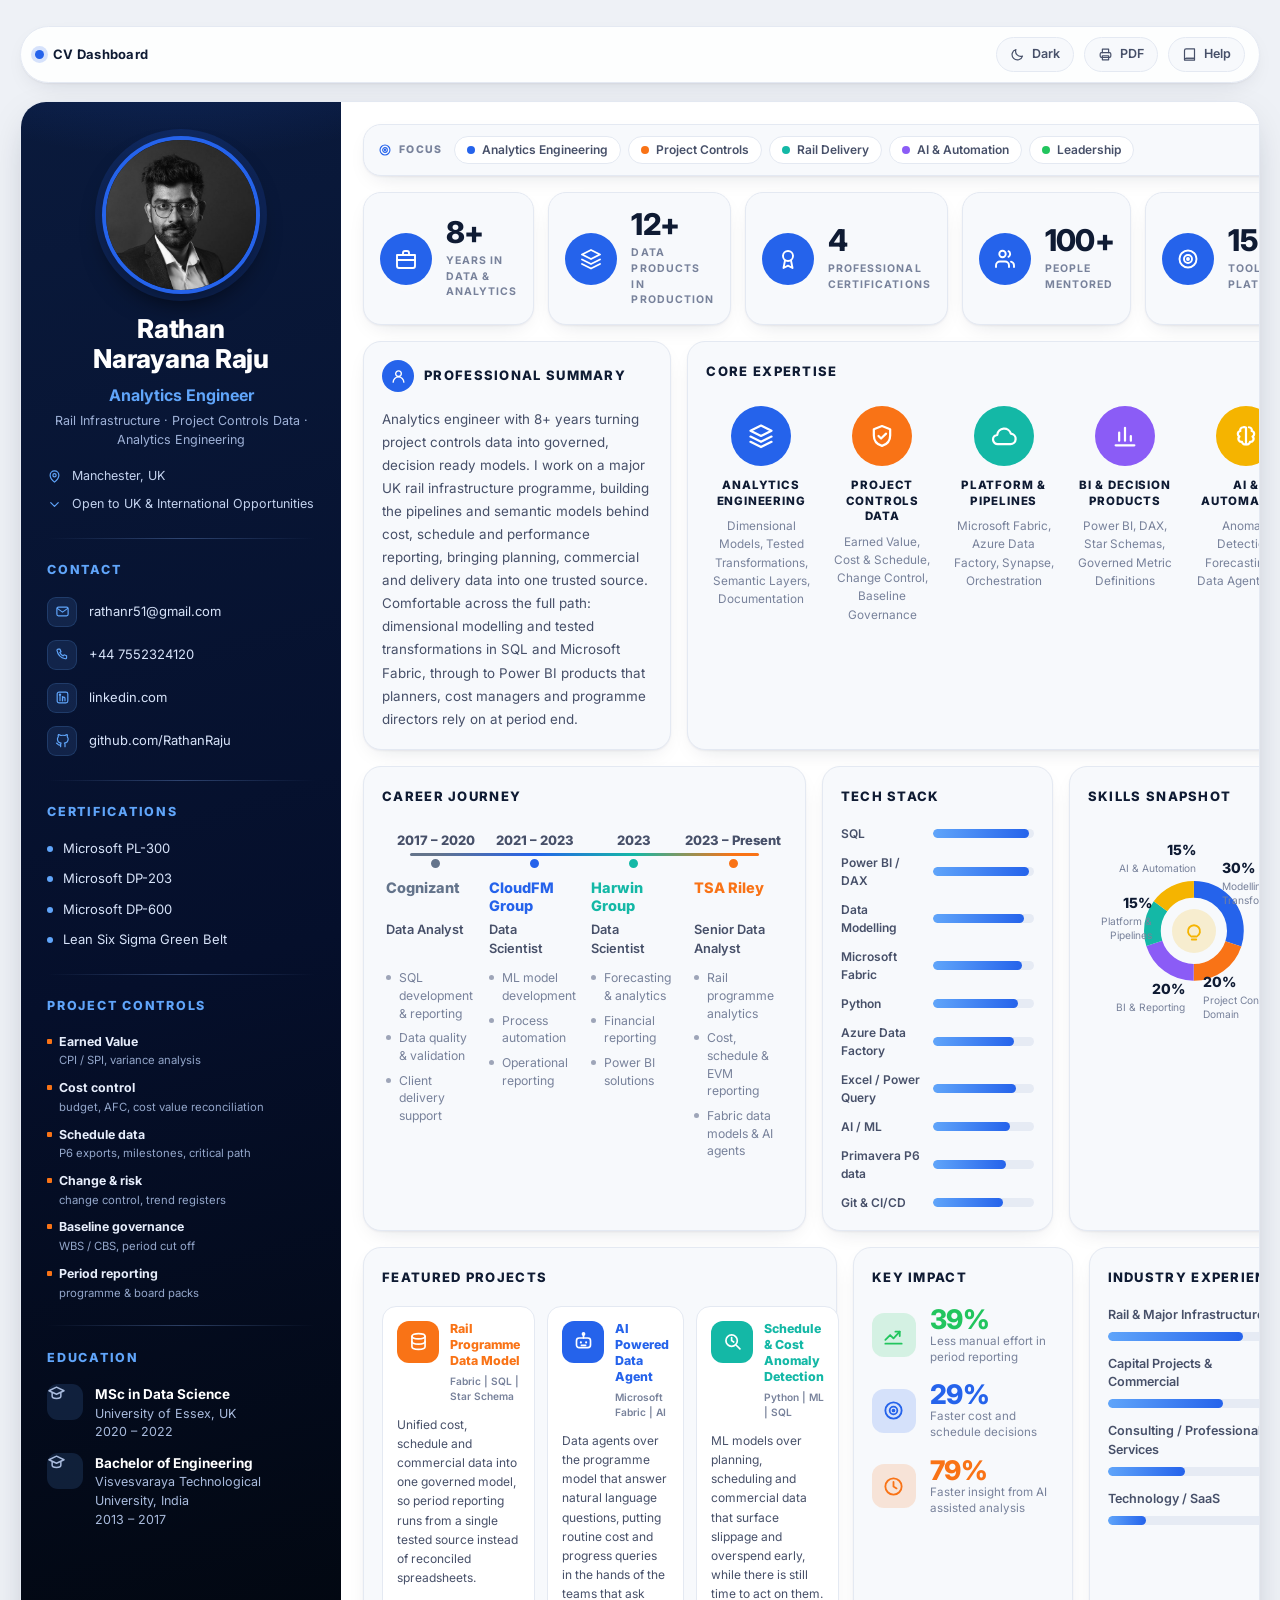
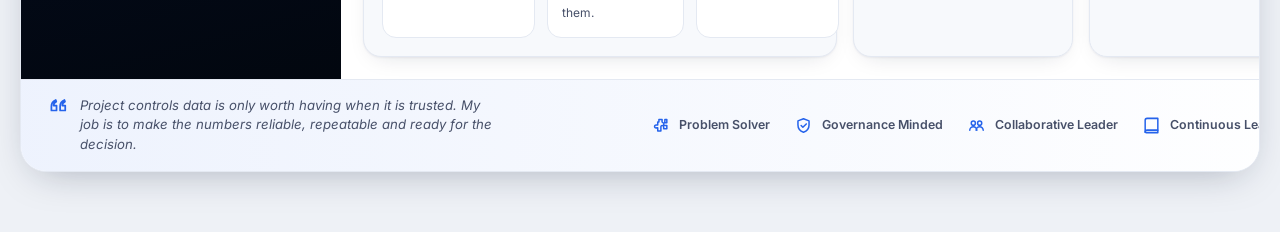
==== commit c26ea511: "Take the dashes out of the prose Removes every dash used as punctuation inside a sentence, rewriting" ====
--- a/index.html
+++ b/index.html
@@ -10,7 +10,7 @@
 <meta name="description" content="Interactive, editable dashboard CV for Rathan Narayana Raju, Senior Data Analyst.">
 <style>
 /* ============================================================
-   Interactive CV Dashboard — self-contained stylesheet
+   Interactive CV Dashboard, self-contained stylesheet
    ============================================================ */
 :root{
   --navy-900:#050f2b; --navy-800:#0a1a3c; --navy-700:#102552;
@@ -429,7 +429,7 @@
 }
 
 /* ---------- Print ---------- */
-/* Locked desktop layout — used while measuring and while printing, so the
+/* Locked desktop layout, used while measuring and while printing, so the
    sheet keeps its dashboard grid no matter how narrow the paper or window is. */
 .pg-fixed{width:1520px!important;max-width:none!important;grid-template-columns:var(--side-w) 1fr!important}
 .pg-fixed .row-stats{grid-template-columns:repeat(5,1fr)!important}
@@ -547,7 +547,7 @@
     location:"Manchester, UK",
     availability:"Open to UK & International Opportunities",
     photo:"[data-uri]",
-    summary:"Analytics engineer with 8+ years turning project controls data into governed, decision-ready models. I work on a major UK rail infrastructure programme, building the pipelines and semantic models behind cost, schedule and performance reporting — bringing planning, commercial and delivery data into one trusted source. Comfortable across the full path: dimensional modelling and tested transformations in SQL and Microsoft Fabric, through to Power BI products that planners, cost managers and programme directors rely on at period end."
+    summary:"Analytics engineer with 8+ years turning project controls data into governed, decision ready models. I work on a major UK rail infrastructure programme, building the pipelines and semantic models behind cost, schedule and performance reporting, bringing planning, commercial and delivery data into one trusted source. Comfortable across the full path: dimensional modelling and tested transformations in SQL and Microsoft Fabric, through to Power BI products that planners, cost managers and programme directors rely on at period end."
   },
   contact:[
     {icon:"mail",     text:"rathanr51@gmail.com",         href:"mailto:rathanr51@gmail.com"},
@@ -563,12 +563,12 @@
   /* the domain block that separates an analytics engineer who has worked
      project controls from one who has only read about it */
   domain:[
-    "Earned Value — CPI / SPI, variance analysis",
-    "Cost control — budget, AFC, cost-value reconciliation",
-    "Schedule data — P6 exports, milestones, critical path",
-    "Change & risk — change control, trend registers",
-    "Baseline governance — WBS / CBS, period cut-off",
-    "Period reporting — programme & board packs"
+    {label:"Earned Value",        detail:"CPI / SPI, variance analysis"},
+    {label:"Cost control",        detail:"budget, AFC, cost value reconciliation"},
+    {label:"Schedule data",       detail:"P6 exports, milestones, critical path"},
+    {label:"Change & risk",       detail:"change control, trend registers"},
+    {label:"Baseline governance", detail:"WBS / CBS, period cut off"},
+    {label:"Period reporting",    detail:"programme & board packs"}
   ],
   lenses:[
     {id:"ae",   label:"Analytics Engineering", color:"#2563eb"},
@@ -595,7 +595,7 @@
     {year:"2017 – 2020", company:"Cognizant", role:"Data Analyst", color:"#64748b", lens:["ae"],
      bullets:["SQL development & reporting","Data quality & validation","Client delivery support"],
      detail:{
-       scope:"Client-facing analytics and data quality across enterprise delivery engagements.",
+       scope:"Client facing analytics and data quality across enterprise delivery engagements.",
        stack:["SQL","Excel","Reporting tools"],
        outcomes:["Built and tuned SQL reporting used by client operations teams.",
                  "Introduced validation rules that cut rework caused by data quality issues."]}},
@@ -620,7 +620,7 @@
        stack:["Microsoft Fabric","SQL","Power BI","Python","Azure Data Factory"],
        outcomes:["Built the governed data model behind cost, schedule and performance reporting, replacing spreadsheet packs at period end.",
                  "Automated earned value and variance reporting so CPI / SPI movement is read weekly rather than monthly.",
-                 "Delivered AI data agents that let non-technical users question programme data in plain English."]}}
+                 "Delivered AI data agents that let business users question programme data in plain English."]}}
   ],
   techstack:[
     {name:"SQL",               level:95, lens:["ae"]},
@@ -644,15 +644,15 @@
   projects:[
     {icon:"db", title:"Rail Programme Data Model", tags:"Fabric | SQL | Star Schema", color:"#f97316", lens:["pc","rail","ae"],
      desc:"Unified cost, schedule and commercial data into one governed model, so period reporting runs from a single tested source instead of reconciled spreadsheets."},
-    {icon:"robot", title:"AI-Powered Data Agent", tags:"Microsoft Fabric | AI", color:"#2563eb", lens:["ai","ae"],
-     desc:"Data agents over the programme model that answer natural-language questions, putting routine cost and progress queries in the hands of the teams that ask them."},
+    {icon:"robot", title:"AI Powered Data Agent", tags:"Microsoft Fabric | AI", color:"#2563eb", lens:["ai","ae"],
+     desc:"Data agents over the programme model that answer natural language questions, putting routine cost and progress queries in the hands of the teams that ask them."},
     {icon:"radar", title:"Schedule & Cost Anomaly Detection", tags:"Python | ML | SQL", color:"#14b8a6", lens:["ai","pc"],
      desc:"ML models over planning, scheduling and commercial data that surface slippage and overspend early, while there is still time to act on them."}
   ],
   impact:[
     {icon:"trend", value:"40%", label:"Less manual effort in period reporting", color:"#22c55e", lens:["pc","ae"]},
     {icon:"target",value:"30%", label:"Faster cost and schedule decisions",     color:"#2563eb", lens:["pc","rail"]},
-    {icon:"clock", value:"80%", label:"Faster insight from AI-assisted analysis", color:"#f97316", lens:["ai"]}
+    {icon:"clock", value:"80%", label:"Faster insight from AI assisted analysis", color:"#f97316", lens:["ai"]}
   ],
   industries:[
     {name:"Rail & Major Infrastructure",        value:70, lens:["rail","pc"]},
@@ -660,10 +660,10 @@
     {name:"Consulting / Professional Services", value:40, lens:["lead"]},
     {name:"Technology / SaaS",                  value:20, lens:["ae"]}
   ],
-  quote:"Project controls data is only worth having when it is trusted — my job is to make the numbers reliable, repeatable and ready for the decision.",
+  quote:"Project controls data is only worth having when it is trusted. My job is to make the numbers reliable, repeatable and ready for the decision.",
   traits:[
     {icon:"puzzle", label:"Problem Solver",       lens:["ae"]},
-    {icon:"shield", label:"Governance-Minded",    lens:["pc"]},
+    {icon:"shield", label:"Governance Minded",    lens:["pc"]},
     {icon:"group",  label:"Collaborative Leader", lens:["lead"]},
     {icon:"book",   label:"Continuous Learner",   lens:["ai"]}
   ]
@@ -741,11 +741,10 @@
   '<ul class="bullet-list">'+certs+'</ul>'+
   '<div class="side-sep"></div>'+
   '<div class="side-h">Project Controls</div>'+
-  '<ul class="domain-list">'+DATA.domain.map(d=>{
-    const parts = String(d).split(' — ');
-    return '<li class="domain-item"><b>'+esc(parts[0])+'</b>'+
-           (parts[1] ? '<span>'+esc(parts[1])+'</span>' : '')+'</li>';
-  }).join('')+'</ul>'+
+  '<ul class="domain-list">'+DATA.domain.map(d=>
+    '<li class="domain-item"><b>'+esc(d.label)+'</b>'+
+    (d.detail ? '<span>'+esc(d.detail)+'</span>' : '')+'</li>'
+  ).join('')+'</ul>'+
   '<div class="side-sep"></div>'+
   '<div class="side-h">Education</div>'+
   '<div class="bullet-list">'+edu+'</div>';
@@ -808,7 +807,7 @@
     '<div class="tl-dot" data-dot="'+i+'" style="background:'+esc(t.color)+'" title="'+esc(t.company)+'"></div></div>').join('');
   const bodies = DATA.timeline.map((t,i)=>
     '<div class="tl-col" data-role="'+i+'"'+lensAttr(t)+' tabindex="0" role="button" aria-expanded="false" '+
-      'aria-label="'+esc(t.company)+' — show detail">'+
+      'aria-label="'+esc(t.company)+', show detail">'+
       ed('timeline.'+i+'.company','div','tl-co',' style="color:'+esc(t.color)+'"')+
       ed('timeline.'+i+'.role','div','tl-role')+
       '<ul class="tl-ul">'+ t.bullets.map((b,j)=>
@@ -820,7 +819,7 @@
       '<div class="tl-track"><div class="tl-line" style="'+rail+'"></div><div class="tl-cols" style="'+cols+'">'+heads+'</div></div>'+
       '<div class="tl-body" style="'+cols+'">'+bodies+'</div>'+
       '<div class="tl-detail" id="tlDetail" hidden></div>'+
-      '<div class="tl-hint">Select a role for the detail behind it — Esc, or select it again, to close</div>'+
+      '<div class="tl-hint">Select a role for the detail behind it. Press Esc, or select it again, to close.</div>'+
     '</div>'+
   '</div>';
 }
@@ -1031,7 +1030,7 @@
   if(lens !== null){
     const l = DATA.lenses.find(x=>x.id===lens);
     const n = document.querySelectorAll('[data-lens].lens-hit').length;
-    if(l) toast(l.label + ' — ' + n + ' matching ' + (n===1?'entry':'entries') + ' highlighted');
+    if(l) toast(l.label + ': ' + n + ' matching ' + (n===1?'entry':'entries') + ' highlighted');
   }
 }
 function pickLens(id){ lens = (lens === id || !id) ? null : id; applyLens(); }
@@ -1162,16 +1161,16 @@
 document.getElementById('btnHelp').addEventListener('click', ()=>{
   openModal(
     '<h3>About this page</h3>'+
-    '<p class="sub">A read-only CV dashboard for analytics engineering in rail project controls. Nothing here can be changed from the page — these are the things it does for you.</p>'+
+    '<p class="sub">A read only CV dashboard for analytics engineering in rail project controls. Nothing here can be changed from the page. These are the things it does for you.</p>'+
     '<div class="help-list">'+
-      '<div><b>Focus lenses</b> — the chips along the top filter the whole dashboard at once. Pick <b>Project Controls</b> and every matching skill, role, tool, project and metric stays lit while the rest fades, so you can read only the part you care about.</div>'+
-      '<div><b>Career journey</b> — select any role to open the detail behind it: the scope, the stack it was built on and what came out of it. <span class="kbd">Esc</span> or a second select closes it.</div>'+
-      '<div><b>Contact details</b> — the email, phone, LinkedIn and GitHub lines are live links, and the button beside each one copies it to your clipboard.</div>'+
-      '<div><b>Skills snapshot</b> — point at a segment or its label and the share appears in the middle of the ring. Click to keep it there.</div>'+
-      '<div><b>Tech stack &amp; industries</b> — hover any bar to read its exact level.</div>'+
-      '<div><b>Light and dark</b> — <b>Dark</b> / <b>Light</b> switches the theme, and your choice is remembered on this device.</div>'+
-      '<div><b>PDF</b> — <b>PDF</b> opens your browser\'s print dialog and sizes the page so the whole dashboard lands on one sheet. It prints the theme on screen, so switch to <b>Light</b> first for an ink-friendly copy.</div>'+
-      '<div><b>Keyboard</b> — everything interactive is reachable with <span class="kbd">Tab</span> and activated with <span class="kbd">Enter</span>.</div>'+
+      '<div><b>Focus lenses</b>: the chips along the top filter the whole dashboard at once. Pick <b>Project Controls</b> and every matching skill, role, tool, project and metric stays lit while the rest fades, so you can read only the part you care about.</div>'+
+      '<div><b>Career journey</b>: select any role to open the detail behind it, showing the scope, the stack it was built on and what came out of it. <span class="kbd">Esc</span> or a second select closes it.</div>'+
+      '<div><b>Contact details</b>: the email, phone, LinkedIn and GitHub lines are live links, and the button beside each one copies it to your clipboard.</div>'+
+      '<div><b>Skills snapshot</b>: point at a segment or its label and the share appears in the middle of the ring. Click to keep it there.</div>'+
+      '<div><b>Tech stack &amp; industries</b>: hover any bar to read its exact level.</div>'+
+      '<div><b>Light and dark</b>: <b>Dark</b> / <b>Light</b> switches the theme, and your choice is remembered on this device.</div>'+
+      '<div><b>PDF</b>: the <b>PDF</b> button opens your browser\'s print dialog and sizes the page so the whole dashboard lands on one sheet. It prints the theme on screen, so switch to <b>Light</b> first for an ink friendly copy.</div>'+
+      '<div><b>Keyboard</b>: everything interactive is reachable with <span class="kbd">Tab</span> and activated with <span class="kbd">Enter</span>.</div>'+
     '</div>'+
     '<div class="modal-foot"><button class="btn primary" data-close>Close</button></div>');
 });
@@ -1198,7 +1197,7 @@
   lockPrintLayout();
   setTimeout(()=>{
     try{ window.print(); }
-    catch(err){ toast('This view will not let the page open a print dialog — open it in its own tab and print from there.'); }
+    catch(err){ toast('This view will not let the page open a print dialog. Open it in its own tab and print from there.'); }
     setTimeout(unlockPrintLayout, 800);
   }, 140);
 });
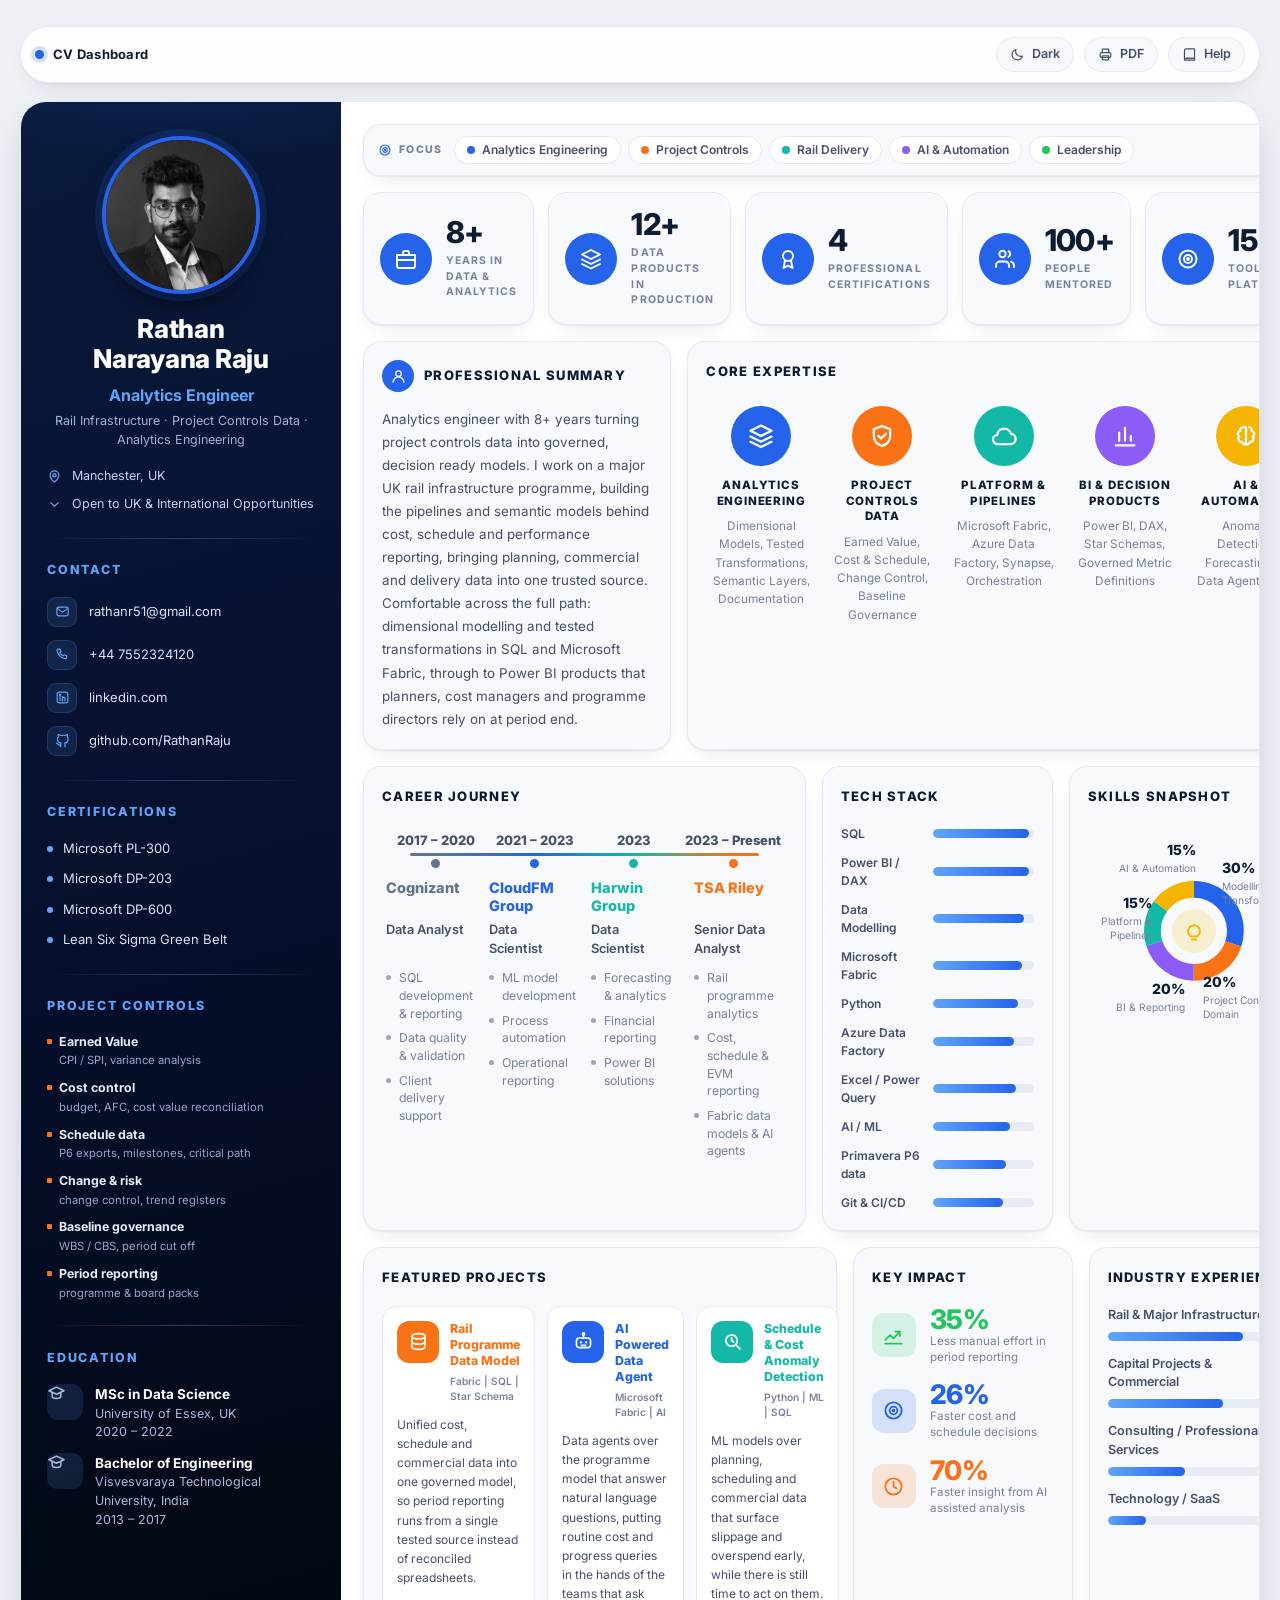
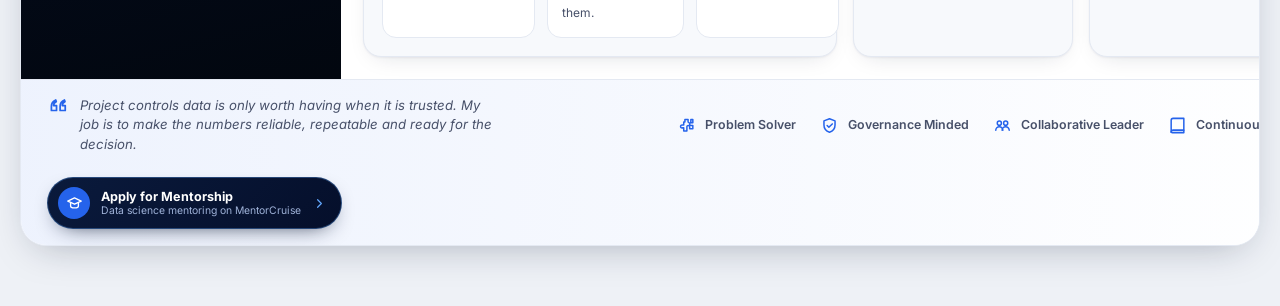
==== commit b8df0a8e: "Add a mentorship call to action to the footer Puts an Apply for Mentorship button at the end of the " ====
--- a/index.html
+++ b/index.html
@@ -244,7 +244,7 @@
 .foot{
   position:relative;
   grid-column:1/-1;display:flex;align-items:center;gap:22px;flex-wrap:wrap;
-  padding:16px 52px 16px 26px;border-top:1px solid var(--line);
+  padding:16px 26px;border-top:1px solid var(--line);
   background:linear-gradient(90deg,color-mix(in srgb,var(--blue) 8%,var(--card)),var(--card));
 }
 .quote{display:flex;gap:11px;align-items:flex-start;font-size:13.2px;font-style:italic;color:var(--ink-soft);margin-right:auto;max-width:56ch}
@@ -252,6 +252,29 @@
 .traits{display:flex;gap:24px;flex-wrap:wrap}
 .trait{display:flex;align-items:center;gap:9px;font-size:12.4px;font-weight:600;color:var(--ink-soft)}
 .trait svg{width:19px;height:19px;color:var(--blue)}
+
+/* ---------- Mentorship call to action ---------- */
+.cta{
+  display:inline-flex;align-items:center;gap:11px;flex:none;text-decoration:none;
+  padding:9px 14px 9px 10px;border-radius:999px;
+  background:linear-gradient(135deg,var(--navy-800),var(--navy-900));
+  border:1px solid rgba(96,165,250,.35);color:#fff;
+  box-shadow:0 8px 22px -12px rgba(8,20,48,.9);
+  transition:transform .2s cubic-bezier(.2,.8,.3,1), box-shadow .2s, border-color .2s;
+}
+.cta:hover{transform:translateY(-2px);border-color:var(--blue-300);
+  box-shadow:0 14px 30px -14px rgba(8,20,48,.95)}
+.cta:focus-visible{outline:2px solid var(--blue);outline-offset:3px}
+.cta-ic{
+  width:32px;height:32px;border-radius:50%;display:grid;place-items:center;flex:none;
+  background:var(--blue);color:#fff;
+}
+.cta-ic svg{width:17px;height:17px}
+.cta-txt{display:grid;line-height:1.25}
+.cta-txt b{font-size:12.6px;font-weight:700;color:#fff}
+.cta-txt span{font-size:10.4px;color:#9fb2d8}
+.cta-go{width:15px;height:15px;color:var(--blue-300);flex:none;transform:rotate(-90deg);transition:transform .2s}
+.cta:hover .cta-go{transform:rotate(-90deg) translateY(-3px)}
 
 /* ---------- Focus lenses ---------- */
 .lensbar{
@@ -660,6 +683,13 @@
     {name:"Consulting / Professional Services", value:40, lens:["lead"]},
     {name:"Technology / SaaS",                  value:20, lens:["ae"]}
   ],
+  mentorship:{
+    icon:"cap",
+    label:"Apply for Mentorship",
+    note:"Data science mentoring on MentorCruise",
+    href:"https://mentorcruise.com/mentor/rathanraju/",
+    lens:["lead"]
+  },
   quote:"Project controls data is only worth having when it is trusted. My job is to make the numbers reliable, repeatable and ready for the decision.",
   traits:[
     {icon:"puzzle", label:"Problem Solver",       lens:["ae"]},
@@ -918,8 +948,15 @@
 function renderFoot(){
   const traits = DATA.traits.map((t,i)=>
     '<div class="trait"'+lensAttr(t)+'>'+svg(t.icon)+ed('traits.'+i+'.label','span','')+'</div>').join('');
+  const m = DATA.mentorship;
+  const cta = m ? '<a class="cta" href="'+esc(m.href)+'" target="_blank" rel="noopener noreferrer"'+
+      lensAttr(m)+' aria-label="'+esc(m.label)+', opens MentorCruise in a new tab">'+
+      '<span class="cta-ic">'+svg(m.icon)+'</span>'+
+      '<span class="cta-txt"><b>'+esc(m.label)+'</b><span>'+esc(m.note)+'</span></span>'+
+      svg('chevron',' class="cta-go"')+
+    '</a>' : '';
   return '<div class="quote">'+svg('quote')+ed('quote','span','')+'</div>'+
-    '<div class="traits">'+traits+'</div>';
+    '<div class="traits">'+traits+'</div>'+ cta;
 }
 
 function render(){
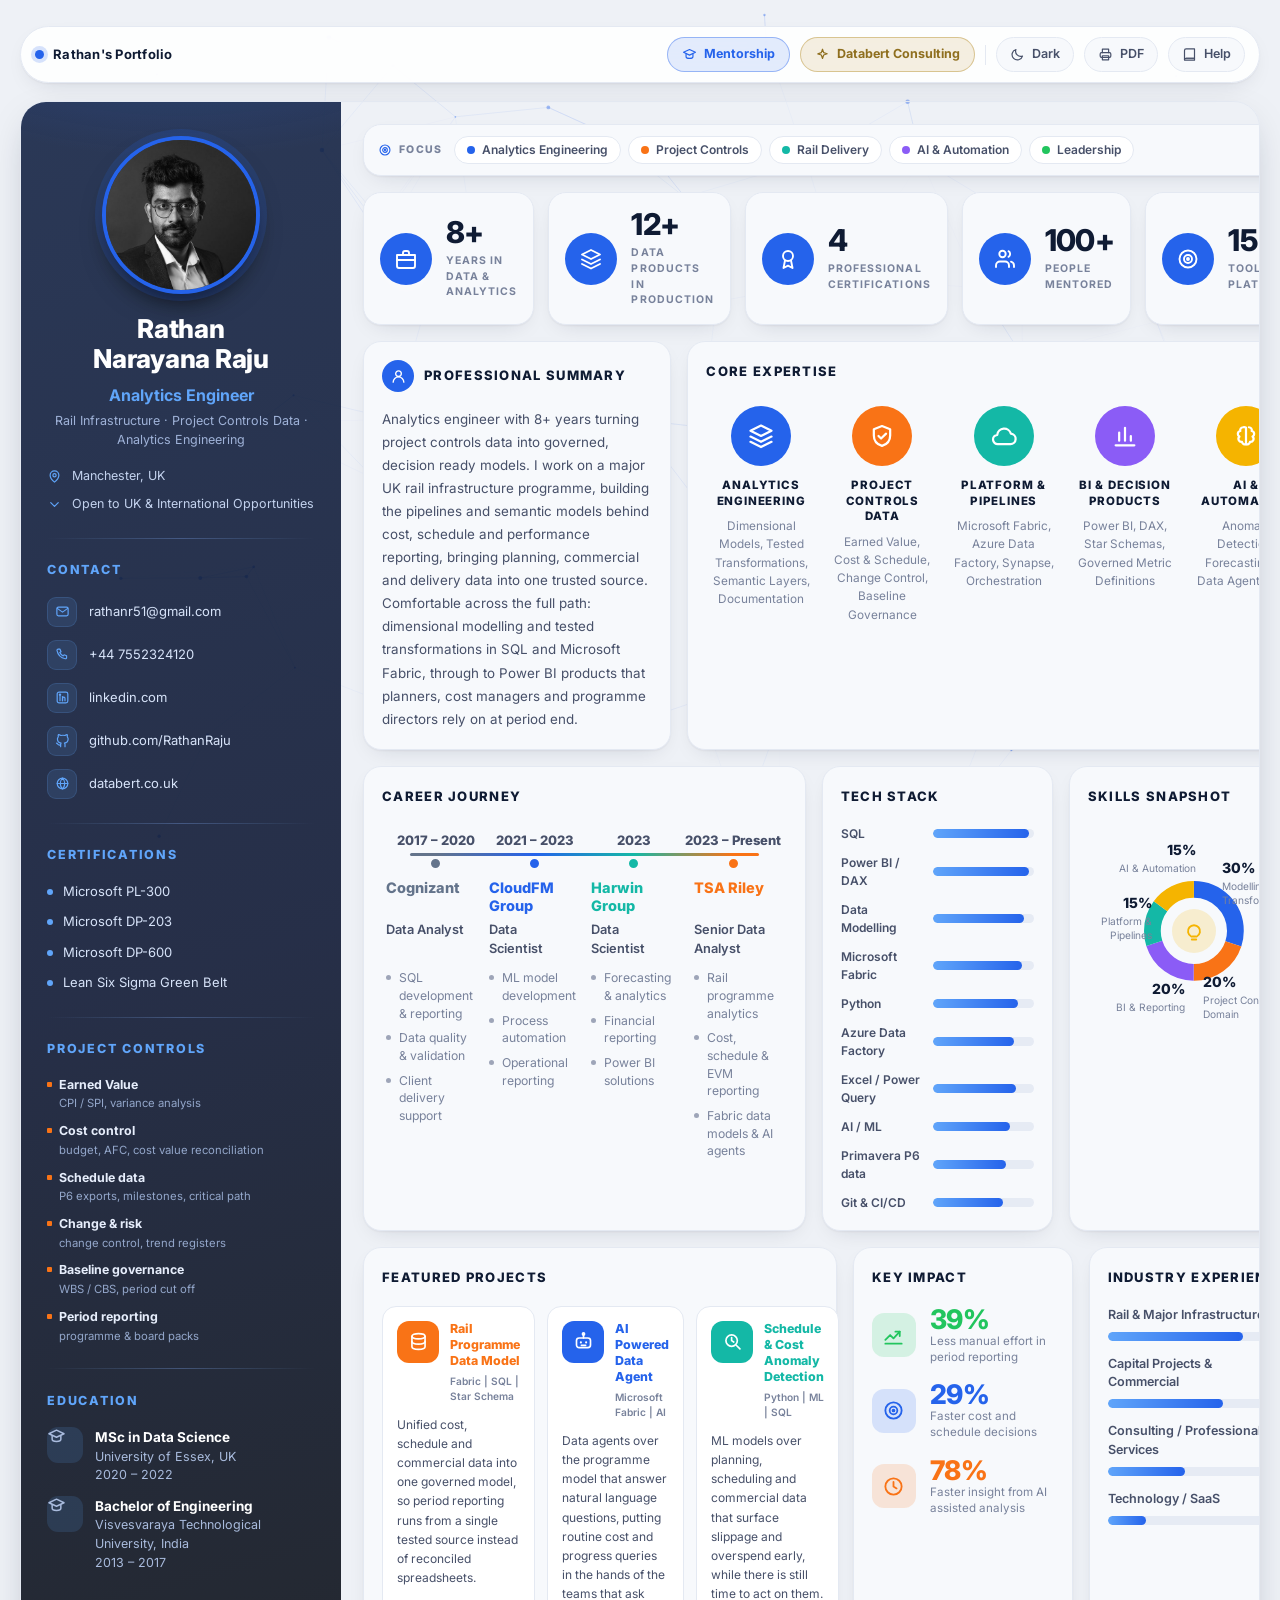
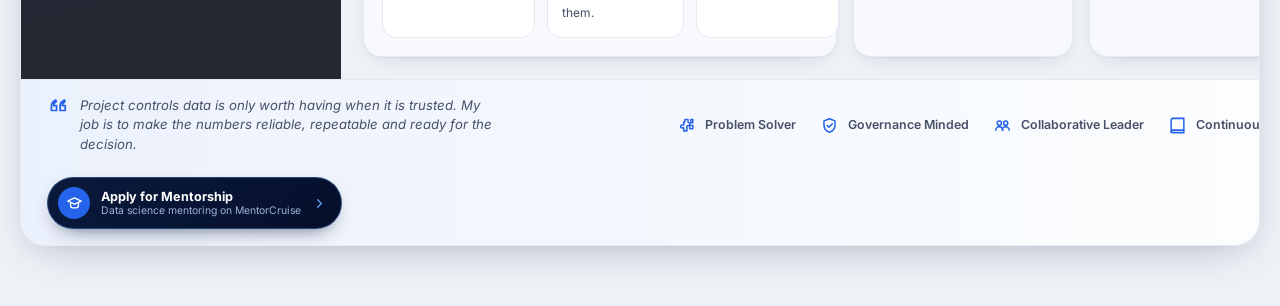
==== commit dc9d8987: "Add the service links and a constellation backdrop Renames the top panel to Rathan's Portfolio and p" ====
--- a/index.html
+++ b/index.html
@@ -54,6 +54,12 @@
 [contenteditable]{outline:none}
 ::selection{background:rgba(37,99,235,.28)}
 
+/* ---------- Constellation background ---------- */
+#bg{
+  position:fixed;inset:0;width:100%;height:100%;
+  z-index:0;pointer-events:none;display:block;
+}
+
 /* ---------- Toolbar ---------- */
 .toolbar{
   position:sticky; top:14px; z-index:80; max-width:1520px; margin:0 auto 18px;
@@ -73,19 +79,40 @@
 }
 .btn:hover{color:var(--ink); border-color:var(--blue); transform:translateY(-1px)}
 .btn svg{width:15px;height:15px;flex:none}
-.btn:focus-visible,.mini:focus-visible,.add-btn:focus-visible{outline:2px solid var(--blue);outline-offset:2px}
+.btn:focus-visible,.tb-cta:focus-visible{outline:2px solid var(--blue);outline-offset:2px}
+.tb-cta{
+  display:inline-flex;align-items:center;gap:7px;text-decoration:none;white-space:nowrap;
+  font:700 12.5px/1 var(--font);padding:9px 14px;border-radius:999px;
+  background:color-mix(in srgb,var(--blue) 12%,transparent);
+  border:1px solid color-mix(in srgb,var(--blue) 40%,transparent);color:var(--blue);
+  transition:.18s ease;
+}
+.tb-cta:hover{background:var(--blue);border-color:var(--blue);color:#fff;transform:translateY(-1px);
+  box-shadow:0 8px 20px -10px var(--blue)}
+.tb-cta svg{width:15px;height:15px;flex:none}
+.tb-cta.gold{
+  background:color-mix(in srgb,#b8912f 14%,transparent);
+  border-color:color-mix(in srgb,#b8912f 45%,transparent);color:#8f6f1f;
+}
+html[data-theme="dark"] .tb-cta.gold{color:#d9b551}
+@media (prefers-color-scheme: dark){:root:not([data-theme="light"]) .tb-cta.gold{color:#d9b551}}
+.tb-cta.gold:hover{background:#b8912f;border-color:#b8912f;color:#fff;box-shadow:0 8px 20px -10px #b8912f}
+.tb-sep{width:1px;height:20px;background:var(--line);flex:none}
 .btn.primary{background:var(--blue);border-color:var(--blue);color:#fff;box-shadow:0 6px 18px -8px var(--blue)}
 .btn.primary:hover{background:var(--blue-600)}
 
 /* ---------- Shell ---------- */
 .sheet{
-  max-width:1520px;margin:0 auto;background:var(--card);border-radius:26px;
+  max-width:1520px;margin:0 auto;border-radius:26px;position:relative;z-index:1;
   box-shadow:var(--shadow-lg); border:1px solid var(--line);
   display:grid; grid-template-columns:var(--side-w) 1fr; overflow:hidden;
 }
 /* ---------- Sidebar ---------- */
 .side{
-  background:linear-gradient(165deg,var(--navy-800) 0%,var(--navy-900) 55%,#02070f 100%);
+  background:linear-gradient(165deg,
+    color-mix(in srgb,var(--navy-800) 86%,transparent) 0%,
+    color-mix(in srgb,var(--navy-900) 86%,transparent) 55%,
+    color-mix(in srgb,#02070f 86%,transparent) 100%);
   color:#dbe6ff; padding:30px 26px 34px; position:relative;
 }
 .side::after{content:"";position:absolute;inset:0;pointer-events:none;
@@ -128,7 +155,7 @@
 .edu-item span{display:block;color:#a9bbdd;font-size:12.5px}
 
 /* ---------- Main ---------- */
-.main{padding:22px;display:grid;gap:16px;background:var(--card);align-content:start}
+.main{padding:22px;display:grid;gap:16px;background:transparent;align-content:start}
 .card{
   background:var(--card-2);border:1px solid var(--line);border-radius:var(--r-lg);
   padding:18px; box-shadow:var(--shadow); position:relative;
@@ -245,7 +272,9 @@
   position:relative;
   grid-column:1/-1;display:flex;align-items:center;gap:22px;flex-wrap:wrap;
   padding:16px 26px;border-top:1px solid var(--line);
-  background:linear-gradient(90deg,color-mix(in srgb,var(--blue) 8%,var(--card)),var(--card));
+  background:linear-gradient(90deg,
+    color-mix(in srgb,var(--blue) 8%,color-mix(in srgb,var(--card) 88%,transparent)),
+    color-mix(in srgb,var(--card) 88%,transparent));
 }
 .quote{display:flex;gap:11px;align-items:flex-start;font-size:13.2px;font-style:italic;color:var(--ink-soft);margin-right:auto;max-width:56ch}
 .quote svg{width:22px;height:22px;color:var(--blue);flex:none;margin-top:-2px}
@@ -471,7 +500,10 @@
 @media print{
   @page{margin:0}                 /* the exact page size is injected before printing */
   body{padding:16px;background:#fff}
-  .toolbar,.overlay,.toast,.copy-btn,.lensbar,.tl-detail,.tl-hint{display:none!important}
+  .toolbar,.overlay,.toast,.copy-btn,.lensbar,.tl-detail,.tl-hint,#bg{display:none!important}
+  .sheet,.main{background:var(--card)}
+  .foot{background:var(--card)}
+  .side{background:linear-gradient(165deg,var(--navy-800) 0%,var(--navy-900) 55%,#02070f 100%)}
   [data-lens]{opacity:1!important;filter:none!important}
   .sheet{box-shadow:none;border-radius:18px}
   .card{break-inside:avoid;box-shadow:none}
@@ -482,9 +514,16 @@
 </head>
 <body>
 
+<canvas id="bg" aria-hidden="true"></canvas>
+
 <!-- ================= Toolbar ================= -->
 <div class="toolbar no-print">
-  <div class="tb-brand"><span class="tb-dot"></span><span>CV Dashboard</span></div>
+  <div class="tb-brand"><span class="tb-dot"></span><span>Rathan's Portfolio</span></div>
+  <a class="tb-cta" id="ctaMentor" href="https://mentorcruise.com/mentor/rathanraju/"
+     target="_blank" rel="noopener noreferrer"></a>
+  <a class="tb-cta gold" id="ctaDatabert" href="https://www.databert.co.uk/"
+     target="_blank" rel="noopener noreferrer"></a>
+  <span class="tb-sep"></span>
   <button class="btn" id="btnTheme" title="Toggle light / dark"></button>
   <button class="btn" id="btnPrint" title="Print or save as PDF"></button>
   <button class="btn" id="btnHelp" title="What you can do on this page">?</button>
@@ -576,7 +615,8 @@
     {icon:"mail",     text:"rathanr51@gmail.com",         href:"mailto:rathanr51@gmail.com"},
     {icon:"phone",    text:"+44 7552324120",              href:"tel:+44 7552324120"},
     {icon:"linkedin", text:"linkedin.com",                href:"https://www.linkedin.com/in/rathan-raju/"},
-    {icon:"github",   text:"github.com/RathanRaju",       href:"https://github.com/RathanRaju"}
+    {icon:"github",   text:"github.com/RathanRaju",       href:"https://github.com/RathanRaju"},
+    {icon:"globe",    text:"databert.co.uk",               href:"https://www.databert.co.uk/"}
   ],
   certifications:["Microsoft PL-300","Microsoft DP-203","Microsoft DP-600","Lean Six Sigma Green Belt"],
   education:[
@@ -1245,6 +1285,7 @@
   try{ localStorage.setItem(KEY+':theme', mode); }catch(e){}
   document.getElementById('btnTheme').innerHTML =
     (mode==='dark' ? svg('sun')+'Light' : svg('moon')+'Dark');
+  if(window.repaintBackdrop) window.repaintBackdrop();
 }
 document.getElementById('btnTheme').addEventListener('click', ()=>{
   setTheme(document.documentElement.getAttribute('data-theme')==='dark' ? 'light' : 'dark');
@@ -1261,7 +1302,94 @@
 });
 
 /* ============================================================
-   9. Boot
+   9. Constellation background
+   ============================================================ */
+(function constellation(){
+  const c = document.getElementById('bg');
+  if(!c || !c.getContext) return;
+  const ctx = c.getContext('2d');
+  const reduce = matchMedia('(prefers-reduced-motion: reduce)').matches;
+  const LINK = 150, PULL = 165;
+  let w = 0, h = 0, nodes = [], raf = null;
+  const pointer = { x:-9999, y:-9999, on:false };
+
+  function size(){
+    const dpr = Math.min(2, window.devicePixelRatio || 1);
+    w = c.clientWidth; h = c.clientHeight;
+    c.width = Math.round(w*dpr); c.height = Math.round(h*dpr);
+    ctx.setTransform(dpr, 0, 0, dpr, 0, 0);
+    const want = Math.max(34, Math.min(110, Math.round((w*h)/17000)));
+    nodes = Array.from({length:want}, ()=>({
+      x: Math.random()*w, y: Math.random()*h,
+      vx:(Math.random()-.5)*.20, vy:(Math.random()-.5)*.20,
+      r: Math.random()*1.5 + .8
+    }));
+  }
+  function ink(){
+    const light = document.documentElement.getAttribute('data-theme') === 'light' ||
+      (!document.documentElement.getAttribute('data-theme') &&
+        matchMedia('(prefers-color-scheme: light)').matches);
+    return light
+      ? { dot:'rgba(37,99,235,', line:'rgba(37,99,235,', dotA:.40, lineA:.17 }
+      : { dot:'rgba(147,197,253,', line:'rgba(96,165,250,', dotA:.78, lineA:.30 };
+  }
+  function draw(){
+    const k = ink();
+    ctx.clearRect(0, 0, w, h);
+    for(const p of nodes){
+      if(!reduce){
+        p.x += p.vx; p.y += p.vy;
+        if(p.x < 0 || p.x > w) p.vx *= -1;
+        if(p.y < 0 || p.y > h) p.vy *= -1;
+        if(pointer.on){
+          const dx = p.x - pointer.x, dy = p.y - pointer.y;
+          const d = Math.hypot(dx, dy);
+          if(d > 0.5 && d < PULL){          /* drift away from the cursor */
+            const f = (1 - d/PULL) * 0.7;
+            p.x += (dx/d)*f; p.y += (dy/d)*f;
+          }
+        }
+      }
+      ctx.beginPath();
+      ctx.arc(p.x, p.y, p.r, 0, Math.PI*2);
+      ctx.fillStyle = k.dot + k.dotA + ')';
+      ctx.fill();
+    }
+    ctx.lineWidth = 1;
+    for(let i=0; i<nodes.length; i++){
+      const a = nodes[i];
+      for(let j=i+1; j<nodes.length; j++){
+        const b = nodes[j];
+        const d = Math.hypot(a.x-b.x, a.y-b.y);
+        if(d >= LINK) continue;
+        ctx.strokeStyle = k.line + (k.lineA * (1 - d/LINK)).toFixed(3) + ')';
+        ctx.beginPath(); ctx.moveTo(a.x, a.y); ctx.lineTo(b.x, b.y); ctx.stroke();
+      }
+      if(pointer.on){
+        const d = Math.hypot(a.x-pointer.x, a.y-pointer.y);
+        if(d < PULL){
+          ctx.strokeStyle = k.line + (k.lineA*1.5*(1 - d/PULL)).toFixed(3) + ')';
+          ctx.beginPath(); ctx.moveTo(a.x, a.y); ctx.lineTo(pointer.x, pointer.y); ctx.stroke();
+        }
+      }
+    }
+  }
+  function loop(){ draw(); raf = requestAnimationFrame(loop); }
+  function start(){ if(reduce){ draw(); return; } if(!raf) loop(); }
+  function stop(){ if(raf){ cancelAnimationFrame(raf); raf = null; } }
+
+  window.addEventListener('resize', ()=>{ size(); if(reduce) draw(); });
+  window.addEventListener('pointermove', e=>{ pointer.x = e.clientX; pointer.y = e.clientY; pointer.on = true; });
+  window.addEventListener('pointerleave', ()=>{ pointer.on = false; });
+  document.addEventListener('visibilitychange', ()=> document.hidden ? stop() : start());
+  window.addEventListener('beforeprint', stop);
+  window.addEventListener('afterprint', start);
+  size(); start();
+  window.repaintBackdrop = draw;    /* the theme toggle calls this */
+})();
+
+/* ============================================================
+   10. Boot
    ============================================================ */
 (function init(){
   let theme = null;
@@ -1269,6 +1397,8 @@
   if(!theme) theme = document.documentElement.getAttribute('data-theme') ||
     (matchMedia('(prefers-color-scheme: light)').matches ? 'light' : 'dark');
   setTheme(theme);
+  document.getElementById('ctaMentor').innerHTML   = svg('cap')+'Mentorship';
+  document.getElementById('ctaDatabert').innerHTML = svg('spark')+'Databert Consulting';
   document.getElementById('btnPrint').innerHTML = svg('printer')+'PDF';
   document.getElementById('btnHelp').innerHTML  = svg('book')+'Help';
   render();
